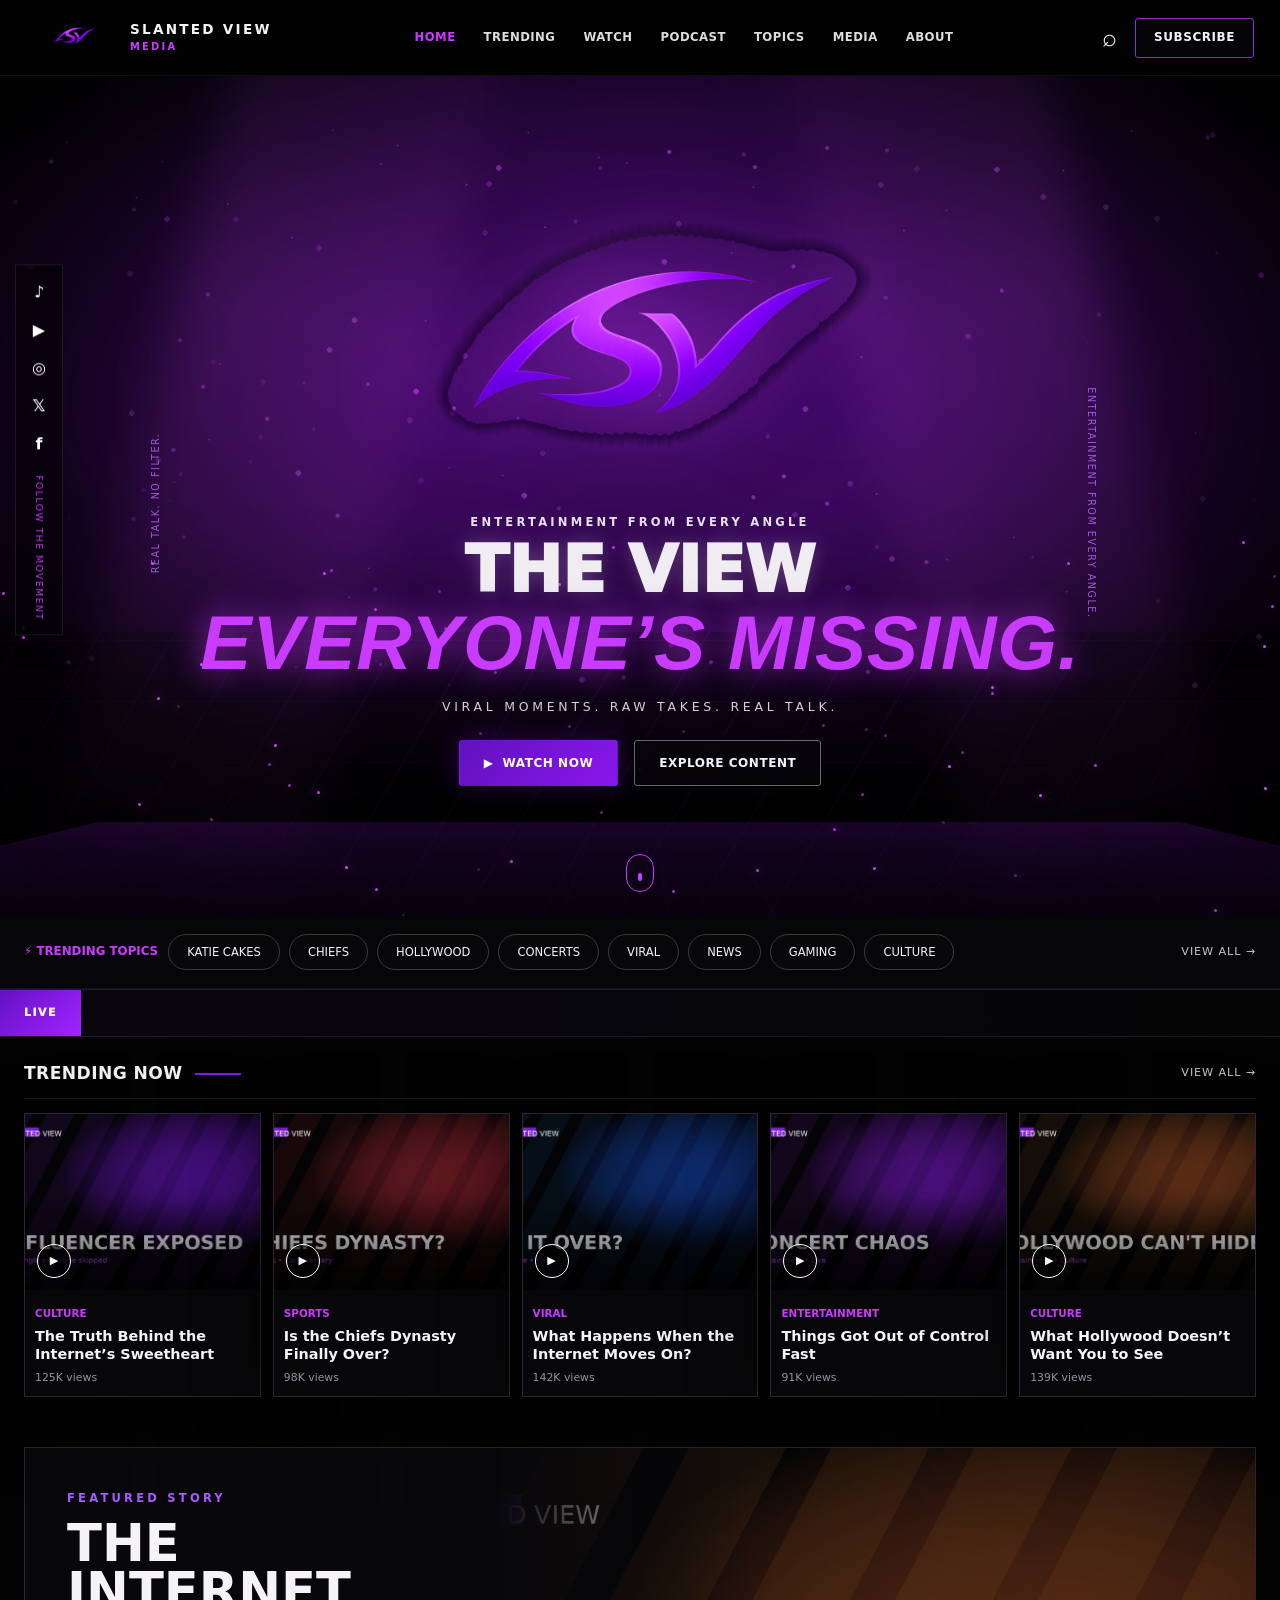
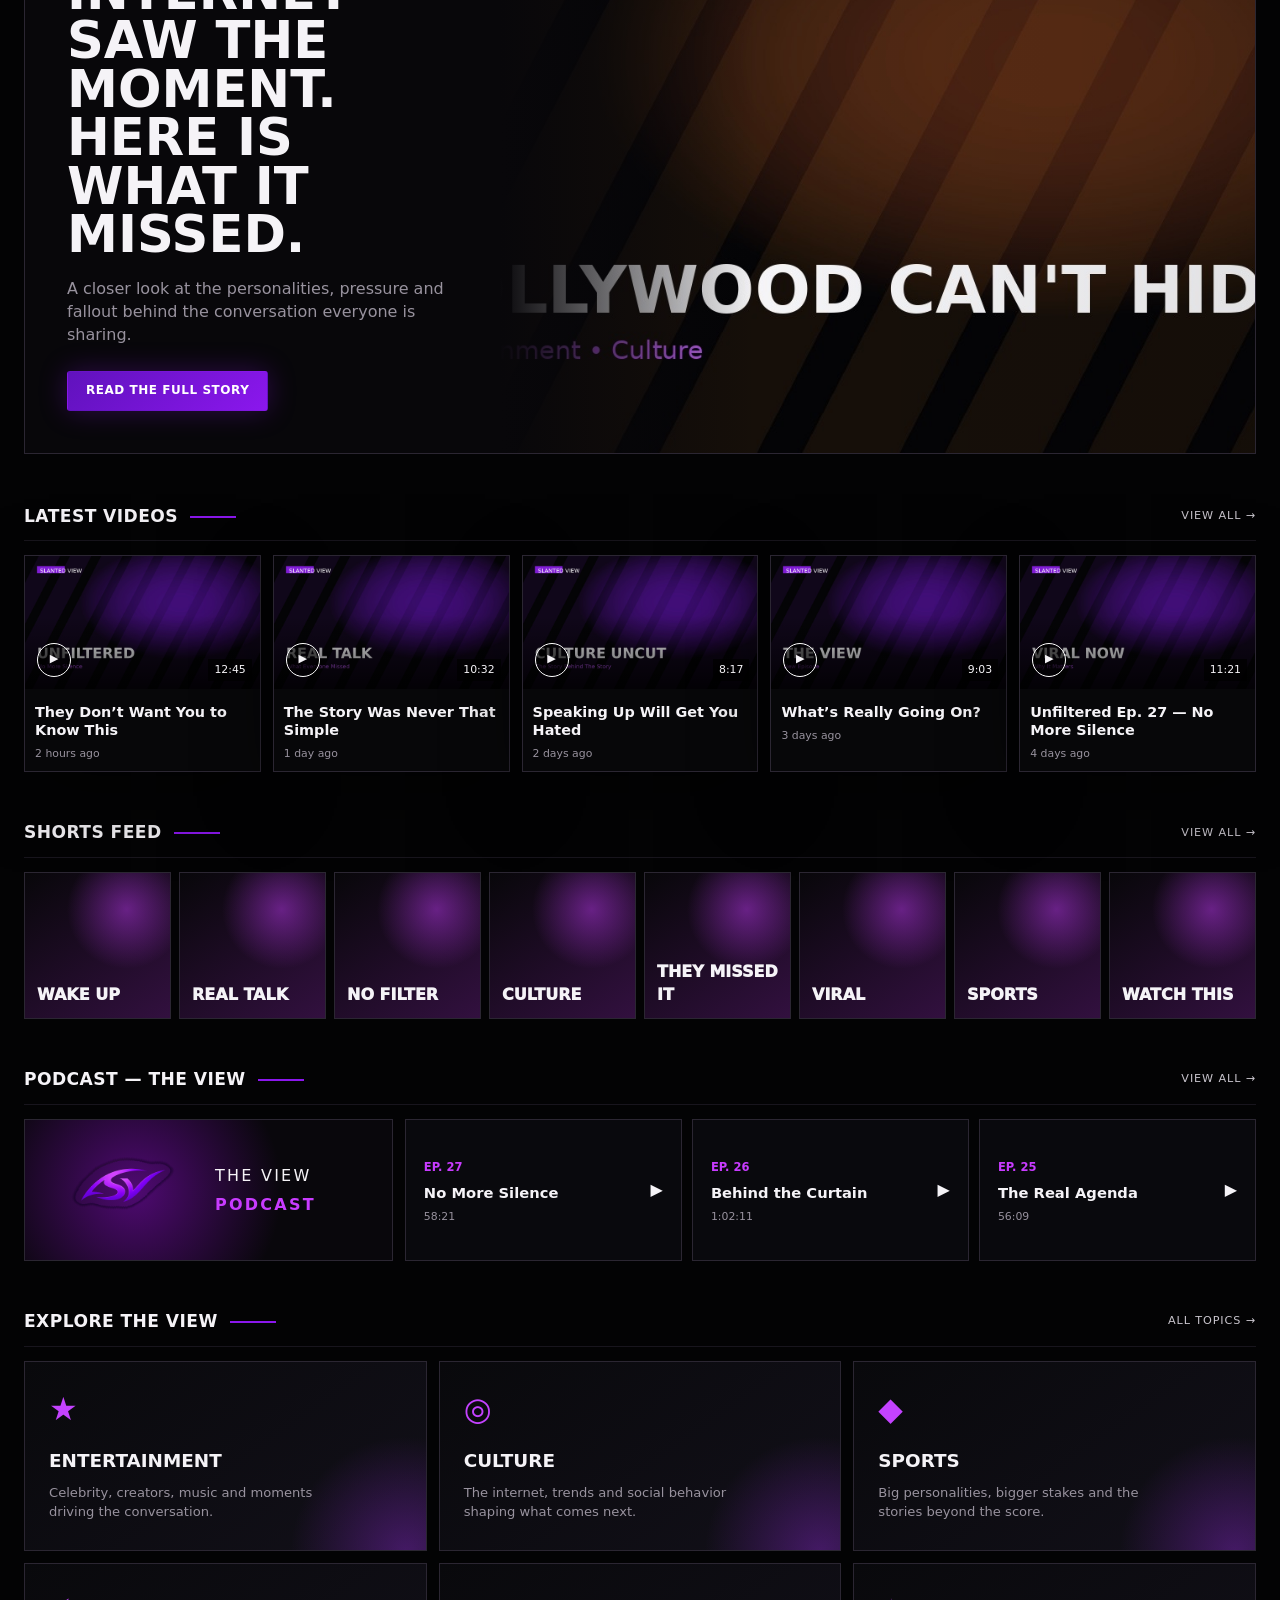
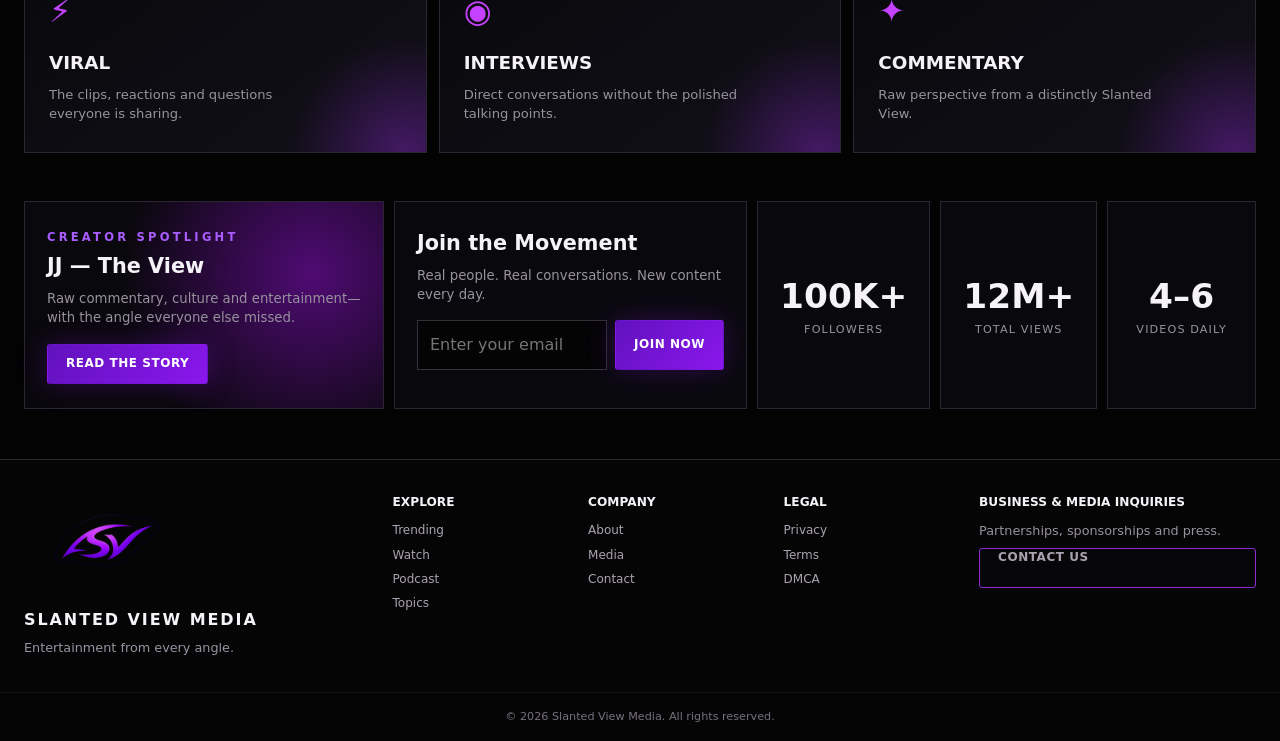
==== index.html @ d38e7052 "Add files via upload" ====
<!doctype html>
<html lang="en">
<head>
  <meta charset="utf-8">
  <meta name="viewport" content="width=device-width,initial-scale=1">
  <meta name="theme-color" content="#050507">
  <meta name="description" content="Slanted View Media — the view everyone’s missing. Entertainment from every angle.">
  <meta property="og:title" content="Slanted View Media">
  <meta property="og:description" content="The view everyone’s missing. Entertainment from every angle.">
  <meta property="og:type" content="website">
  <meta property="og:url" content="https://slantedview.com/">
  <meta property="og:image" content="https://slantedview.com/sv-eye.png">
  <title>Slanted View Media</title>
  <link rel="manifest" href="manifest.webmanifest">
  <link rel="icon" href="sv-eye.png">
  <link rel="stylesheet" href="reset.css">
  <link rel="stylesheet" href="theme.css">
  <link rel="stylesheet" href="components.css">
  <link rel="stylesheet" href="home.css">
  <link rel="stylesheet" href="responsive.css">
  <link rel="stylesheet" href="packet3.css">
</head>
<body>
  <div class="site-loader" data-loader aria-hidden="true">
    <img src="sv-eye.png" alt="">
    <span>Slanted View</span>
  </div>
  <a class="skip-link" href="#main">Skip to content</a>

  <header class="site-header" data-header>
    <a class="brand-lockup" href="/" aria-label="Slanted View home">
      <img src="sv-eye.png" alt="" class="brand-eye">
      <span class="brand-wordmark"><strong>SLANTED VIEW</strong><small>MEDIA</small></span>
    </a>

    <button class="menu-button" aria-label="Open navigation" aria-expanded="false" data-menu-button>
      <span></span><span></span><span></span>
    </button>

    <nav class="main-nav" aria-label="Primary navigation" data-nav>
      <a class="active" href="/">Home</a>
      <a href="#trending">Trending</a>
      <a href="#watch">Watch</a>
      <a href="#podcast">Podcast</a>
      <a href="#topics">Topics</a>
      <a href="#media">Media</a>
      <a href="#about">About</a>
    </nav>

    <div class="header-actions">
      <button class="icon-button" aria-label="Search" data-search-open>⌕</button>
      <a class="button button-outline button-small" href="#join">Subscribe</a>
    </div>
  </header>

  <aside class="social-rail" aria-label="Social platforms"><a href="#" aria-label="TikTok">♪</a><a href="#" aria-label="YouTube">▶</a><a href="#" aria-label="Instagram">◎</a><a href="#" aria-label="X">𝕏</a><a href="#" aria-label="Facebook">f</a><span>Follow the movement</span></aside>

  <main id="main">
    <section class="hero" aria-labelledby="hero-title">
      <div class="hero-cinematic-bg" aria-hidden="true"></div>
      <div class="hero-vignette" aria-hidden="true"></div>
      <div class="hero-beam hero-beam-left" aria-hidden="true"></div>
      <div class="hero-beam hero-beam-right" aria-hidden="true"></div>
      <div class="hero-particles" data-particles aria-hidden="true"></div>

      <div class="hero-inner">
        <img class="hero-eye" src="sv-eye.png" alt="Slanted View eye logo">
        <p class="eyebrow hero-eyebrow">Entertainment From Every Angle</p>
        <h1 id="hero-title">
          <span>The View</span>
          <strong>Everyone’s Missing.</strong>
        </h1>
        <p class="hero-description">Viral moments. Raw takes. Real talk.</p>
        <div class="hero-actions">
          <a class="button button-primary" href="#watch"><span>▶</span> Watch Now</a>
          <a class="button button-glass" href="#trending">Explore Content</a>
        </div>
      </div>

      <div class="hero-reflection" aria-hidden="true"></div>
      <div class="hero-edge-copy hero-edge-left">Real talk. No filter.</div>
      <div class="hero-edge-copy hero-edge-right">Entertainment from every angle.</div>
      <a class="scroll-cue" href="#topics" aria-label="Scroll to trending topics"><span></span></a>
    </section>

    <section id="topics" class="topic-strip" aria-label="Trending topics">
      <div class="section-shell topic-strip-inner">
        <strong class="topic-heading">⚡ Trending Topics</strong>
        <div class="topic-list" data-topic-list></div>
        <a href="#trending" class="view-all">View all →</a>
      </div>
    </section>

    <section class="live-ticker" aria-label="Live trending updates">
      <div class="ticker-label">Live</div>
      <div class="ticker-window">
        <div class="ticker-track" data-ticker-track></div>
      </div>
    </section>

    <section id="trending" class="media-section section-shell reveal">
      <div class="section-title-row">
        <h2>Trending Now</h2>
        <a href="#" class="view-all">View all →</a>
      </div>
      <div class="media-carousel" data-carousel="trending"></div>
    </section>

    <section class="featured-story section-shell reveal" data-featured-story>
      <div class="featured-copy">
        <span class="eyebrow" data-featured-kicker></span>
        <h2 data-featured-title></h2>
        <p data-featured-summary></p>
        <a class="button button-primary button-small" href="#" data-featured-cta></a>
      </div>
      <div class="featured-art">
        <img data-featured-image alt="">
        <span class="featured-shade"></span>
      </div>
    </section>

    <section id="watch" class="media-section section-shell reveal">
      <div class="section-title-row">
        <h2>Latest Videos</h2>
        <a href="#" class="view-all">View all →</a>
      </div>
      <div class="video-grid" data-grid="latest"></div>
    </section>

    <section class="media-section section-shell reveal">
      <div class="section-title-row">
        <h2>Shorts Feed</h2>
        <a href="#" class="view-all">View all →</a>
      </div>
      <div class="shorts-row" data-grid="shorts"></div>
    </section>

    <section id="podcast" class="media-section section-shell reveal">
      <div class="section-title-row">
        <h2>Podcast — The View</h2>
        <a href="#" class="view-all">View all →</a>
      </div>
      <div class="podcast-layout">
        <article class="podcast-feature">
          <img src="sv-eye.png" alt="">
          <div>
            <span>The View</span>
            <strong>Podcast</strong>
          </div>
        </article>
        <div class="podcast-list" data-grid="podcasts"></div>
      </div>
    </section>

    <section class="media-section section-shell reveal">
      <div class="section-title-row">
        <h2>Explore the View</h2>
        <a href="#topics" class="view-all">All topics →</a>
      </div>
      <div class="category-grid" data-category-grid></div>
    </section>

    <section id="about" class="growth-section section-shell reveal">
      <article class="creator-panel">
        <span class="eyebrow">Creator Spotlight</span>
        <h2>JJ — The View</h2>
        <p>Raw commentary, culture and entertainment—with the angle everyone else missed.</p>
        <a class="button button-primary button-small" href="#media">Read the Story</a>
      </article>

      <article id="join" class="join-panel">
        <h2>Join the Movement</h2>
        <p>Real people. Real conversations. New content every day.</p>
        <form class="join-form" data-join-form>
          <label class="sr-only" for="join-email">Email address</label>
          <input id="join-email" name="email" type="email" placeholder="Enter your email" required>
          <button class="button button-primary button-small" type="submit">Join Now</button>
        </form>
        <p class="form-status" role="status" data-form-status></p>
      </article>

      <div class="metric-panel"><strong>100K+</strong><span>Followers</span></div>
      <div class="metric-panel"><strong>12M+</strong><span>Total Views</span></div>
      <div class="metric-panel"><strong>4–6</strong><span>Videos Daily</span></div>
    </section>
  </main>

  <footer id="media" class="site-footer">
    <div class="section-shell footer-grid">
      <div class="footer-brand">
        <img src="sv-eye.png" alt="">
        <strong>SLANTED VIEW MEDIA</strong>
        <p>Entertainment from every angle.</p>
      </div>
      <div><h3>Explore</h3><a href="#trending">Trending</a><a href="#watch">Watch</a><a href="#podcast">Podcast</a><a href="#topics">Topics</a></div>
      <div><h3>Company</h3><a href="#about">About</a><a href="#media">Media</a><a href="mailto:business@slantedview.com">Contact</a></div>
      <div><h3>Legal</h3><a href="#">Privacy</a><a href="#">Terms</a><a href="#">DMCA</a></div>
      <div class="footer-cta"><h3>Business & Media Inquiries</h3><p>Partnerships, sponsorships and press.</p><a class="button button-outline button-small" href="mailto:business@slantedview.com">Contact Us</a></div>
    </div>
    <div class="copyright">© 2026 Slanted View Media. All rights reserved.</div>
  </footer>

  <dialog class="video-dialog" data-video-dialog>
    <button class="video-dialog-close" aria-label="Close video" data-video-close>×</button>
    <div class="video-stage">
      <div class="video-placeholder">
        <img src="sv-eye.png" alt="">
        <span>Video preview</span>
        <strong data-video-title>Slanted View</strong>
      </div>
    </div>
  </dialog>

  <dialog class="search-dialog" data-search-dialog>
    <form method="dialog" class="search-box">
      <button class="dialog-close" aria-label="Close search">×</button>
      <label for="site-search">Search Slanted View</label>
      <input id="site-search" type="search" placeholder="Search topics, videos and stories…" autofocus>
      <div class="search-results" data-search-results></div>
    </form>
  </dialog>

  <script src="content.js" defer></script>
  <script src="carousel.js" defer></script>
  <script src="hero.js" defer></script>
  <script src="packet3.js" defer></script>
  <script src="app.js" defer></script>
</body>
</html>
---- theme.css ----
:root{
 --black:#030304;--black-2:#08080b;--panel:#0c0c10;--panel-2:#121018;
 --white:#f5f3f7;--silver:#c8c4cc;--muted:#98929e;--line:#2b2632;
 --purple:#8b17ed;--purple-bright:#c83bff;--purple-soft:#a95cff;
 --max-width:1540px;--header-height:76px;--shadow:0 24px 70px rgba(0,0,0,.48)
}
body{background:var(--black);color:var(--white);font-family:Inter,ui-sans-serif,system-ui,-apple-system,BlinkMacSystemFont,"Segoe UI",sans-serif;line-height:1.45}
body::selection{background:var(--purple);color:#fff}.section-shell{width:min(100% - 48px,var(--max-width));margin-inline:auto}
.eyebrow{text-transform:uppercase;letter-spacing:.28em;font-size:.72rem;font-weight:800;color:var(--purple-soft)}
.view-all{text-transform:uppercase;letter-spacing:.08em;font-size:.7rem;color:var(--silver)}
.view-all:hover{color:var(--purple-bright)}
---- components.css ----
.site-header{height:var(--header-height);position:sticky;top:0;z-index:100;display:flex;align-items:center;gap:28px;padding:0 26px;border-bottom:1px solid rgba(255,255,255,.06);background:rgba(3,3,4,.84);backdrop-filter:blur(18px)}
.brand-lockup{display:flex;align-items:center;gap:10px;min-width:244px}.brand-eye{width:94px;height:48px;object-fit:contain}.brand-wordmark{display:flex;flex-direction:column;line-height:1;letter-spacing:.14em}.brand-wordmark strong{font-size:.85rem}.brand-wordmark small{color:var(--purple-bright);font-size:.62rem;font-weight:900;margin-top:6px}
.main-nav{margin:auto;display:flex;align-items:center;gap:28px}.main-nav a{text-transform:uppercase;font-size:.73rem;font-weight:850;letter-spacing:.04em;color:#ddd}.main-nav a:hover,.main-nav .active{color:var(--purple-bright)}
.header-actions{display:flex;align-items:center;gap:12px}.icon-button{border:0;background:transparent;color:white;font-size:1.55rem;cursor:pointer}.menu-button{display:none;border:0;background:transparent;width:38px;padding:6px;cursor:pointer}.menu-button span{height:2px;background:white;display:block;margin:6px 0}
.button{display:inline-flex;align-items:center;justify-content:center;gap:9px;min-height:46px;padding:0 24px;border:1px solid transparent;border-radius:3px;text-transform:uppercase;font-weight:900;font-size:.75rem;letter-spacing:.045em;transition:.22s ease;cursor:pointer}.button:hover{transform:translateY(-2px)}
.button-primary{color:white;background:linear-gradient(135deg,#6012bd,var(--purple));box-shadow:0 0 28px rgba(139,23,237,.28)}
.button-outline{border-color:#8b2bd4;background:rgba(9,7,12,.45)}.button-glass{border-color:#6c6570;background:rgba(9,8,12,.58);backdrop-filter:blur(10px)}.button-small{min-height:40px;padding:0 18px}
.section-title-row{display:flex;justify-content:space-between;align-items:center;padding-bottom:12px;margin-bottom:14px;border-bottom:1px solid #18151d}.section-title-row h2{text-transform:uppercase;font-size:1.07rem;letter-spacing:.025em}.section-title-row h2::after{content:"";display:inline-block;width:46px;height:2px;background:var(--purple);vertical-align:middle;margin-left:12px}
.media-section{padding-block:24px}.media-carousel,.video-grid{display:grid;grid-template-columns:repeat(5,minmax(0,1fr));gap:12px}.content-card{border:1px solid var(--line);background:#070709;overflow:hidden;box-shadow:var(--shadow);min-width:0;transition:.22s ease}.content-card:hover{transform:translateY(-5px);border-color:#63318a}.card-image{position:relative;aspect-ratio:16/9;overflow:hidden;background:#141018}.media-carousel .card-image{aspect-ratio:4/3}.card-image img{width:100%;height:100%;object-fit:cover;transition:.35s ease}.content-card:hover img{transform:scale(1.035)}.card-image::after{content:"";position:absolute;inset:0;background:linear-gradient(transparent 45%,rgba(0,0,0,.78))}
.play-badge{position:absolute;z-index:2;left:12px;bottom:12px;width:34px;height:34px;border:1px solid white;border-radius:50%;display:grid;place-items:center;background:rgba(0,0,0,.54);font-size:.7rem}.duration{position:absolute;z-index:2;right:8px;bottom:8px;background:rgba(0,0,0,.78);padding:3px 6px;font-size:.68rem}.card-body{padding:10px}.card-kicker{font-size:.65rem;text-transform:uppercase;color:var(--purple-bright);font-weight:900}.card-body h3{font-size:.9rem;line-height:1.25;margin-top:4px}.card-meta{font-size:.68rem;color:var(--muted);margin-top:7px}
.shorts-row{display:grid;grid-template-columns:repeat(8,1fr);gap:8px}.short-card{position:relative;aspect-ratio:1/1;border:1px solid var(--line);overflow:hidden;background:linear-gradient(145deg,#08070a,#32103f);padding:12px;display:flex;align-items:flex-end;font-weight:1000;text-transform:uppercase}.short-card::before{content:"";position:absolute;inset:0;background:radial-gradient(circle at 70% 25%,rgba(198,59,255,.45),transparent 40%)}.short-card span{position:relative;z-index:2}.podcast-layout{display:grid;grid-template-columns:1.3fr 3fr;gap:12px}.podcast-feature{min-height:130px;border:1px solid var(--line);display:flex;align-items:center;gap:20px;padding:20px;background:radial-gradient(circle at 30% 50%,#4f0a72,#09070c 55%)}.podcast-feature img{width:150px}.podcast-feature span,.podcast-feature strong{display:block;text-transform:uppercase;letter-spacing:.14em}.podcast-feature strong{color:var(--purple-bright);margin-top:6px}.podcast-list{display:grid;grid-template-columns:repeat(3,1fr);gap:10px}.podcast-card{border:1px solid var(--line);background:#09090d;padding:18px;display:grid;grid-template-columns:1fr auto;gap:10px;align-items:center}.podcast-card .episode{color:var(--purple-bright);font-size:.72rem;font-weight:900}.podcast-card h3{font-size:.92rem;margin-top:5px}.podcast-card .length{font-size:.68rem;color:var(--muted)}
.site-footer{border-top:1px solid var(--line);margin-top:26px;background:#050506}.footer-grid{display:grid;grid-template-columns:1.45fr repeat(3,.7fr) 1.2fr;gap:34px;padding-block:34px}.footer-brand img{width:160px}.footer-brand strong{display:block;letter-spacing:.12em;margin-top:8px}.footer-brand p,.footer-cta p{color:var(--muted);font-size:.8rem;margin-top:8px}.site-footer h3{text-transform:uppercase;font-size:.76rem;margin-bottom:11px}.site-footer a{display:block;color:#aaa3af;font-size:.75rem;margin:7px 0}.site-footer a:hover{color:white}.copyright{text-align:center;border-top:1px solid #151218;padding:16px;color:#77717d;font-size:.7rem}
.search-dialog{border:1px solid #4b315c;background:#09090c;color:white;width:min(760px,92vw);padding:0;box-shadow:0 40px 100px #000}.search-dialog::backdrop{background:rgba(0,0,0,.78);backdrop-filter:blur(5px)}.search-box{padding:26px;position:relative}.dialog-close{position:absolute;right:16px;top:10px;border:0;background:none;color:white;font-size:2rem}.search-box label{display:block;text-transform:uppercase;font-weight:900;letter-spacing:.1em;margin-bottom:12px}.search-box input{width:100%;background:#030304;border:1px solid #3e3546;color:white;padding:16px}.search-results{margin-top:14px;color:#aaa;font-size:.85rem}
.site-header.scrolled{background:rgba(2,2,3,.95);box-shadow:0 12px 35px rgba(0,0,0,.4)}
.social-rail{position:fixed;left:15px;top:50%;z-index:60;transform:translateY(-50%);display:flex;flex-direction:column;align-items:center;gap:12px;padding:14px 10px;border:1px solid rgba(255,255,255,.09);background:rgba(3,3,4,.55);backdrop-filter:blur(12px)}
.social-rail a{width:26px;height:26px;display:grid;place-items:center;color:white;font-weight:900}.social-rail a:hover{color:var(--purple-bright)}
.social-rail span{margin-top:6px;writing-mode:vertical-rl;text-transform:uppercase;letter-spacing:.16em;color:var(--purple-bright);font-size:.58rem}
.reveal{opacity:0;transform:translateY(28px);transition:opacity .75s ease,transform .75s ease}.reveal.visible{opacity:1;transform:none}
---- home.css ----
.hero{position:relative;min-height:760px;overflow:hidden;display:grid;place-items:center;text-align:center;background:radial-gradient(circle at 50% 35%,rgba(108,0,180,.25),transparent 31%),linear-gradient(#030304,#07050a 55%,#020203)}
.hero-noise{position:absolute;inset:0;opacity:.18;background-image:url("data:image/svg+xml,%3Csvg viewBox='0 0 160 160' xmlns='http://www.w3.org/2000/svg'%3E%3Cfilter id='n'%3E%3CfeTurbulence type='fractalNoise' baseFrequency='.9' numOctaves='3' stitchTiles='stitch'/%3E%3C/filter%3E%3Crect width='100%25' height='100%25' filter='url(%23n)' opacity='.18'/%3E%3C/svg%3E")}
.hero-glow{position:absolute;width:430px;height:430px;border-radius:50%;background:#7e0bd4;filter:blur(110px);opacity:.24}.hero-glow-left{left:7%;top:23%}.hero-glow-right{right:6%;top:24%}
.hero-stage-lines{position:absolute;inset:0;background:linear-gradient(90deg,transparent 0 15%,rgba(154,40,255,.08) 15.2%,transparent 15.5% 84.5%,rgba(154,40,255,.08) 84.8%,transparent 85%),linear-gradient(transparent 0 70%,rgba(124,20,200,.08) 70.2%,transparent 70.5%)}
.hero-inner{position:relative;z-index:4;padding:40px 20px 80px}.hero-eye{width:min(900px,70vw);height:390px;object-fit:contain;margin:0 auto -55px;filter:drop-shadow(0 0 35px rgba(190,50,255,.66));animation:logo-breathe 5.5s ease-in-out infinite}
.hero h1{text-transform:uppercase;line-height:.88}.hero h1 span{display:block;font-size:clamp(2.6rem,5vw,5.3rem);font-weight:1000;color:#efedf1;text-shadow:0 0 18px rgba(255,255,255,.2)}.hero h1 strong{display:block;margin-top:10px;font-size:clamp(2.5rem,6vw,6.8rem);font-style:italic;font-family:Impact,"Arial Black",sans-serif;letter-spacing:.01em;color:var(--purple-bright);text-shadow:0 0 28px rgba(187,42,255,.55)}
.hero-description{text-transform:uppercase;letter-spacing:.3em;color:#d5d0d8;font-size:.78rem;margin-top:22px}.hero-actions{display:flex;justify-content:center;gap:16px;margin-top:24px}.hero-reflection{position:absolute;left:-12%;right:-12%;bottom:-20%;height:48%;transform:perspective(390px) rotateX(64deg);background:repeating-linear-gradient(90deg,transparent 0 90px,rgba(145,30,255,.08) 91px),linear-gradient(rgba(119,16,190,.2),transparent);filter:blur(1px)}.scroll-cue{position:absolute;z-index:5;bottom:24px;width:28px;height:38px;border:1px solid var(--purple-bright);border-radius:18px;display:grid;place-items:center;color:var(--purple-bright);animation:bob 1.8s infinite}
.topic-strip{border-bottom:1px solid #18141d;background:#060608}.topic-strip-inner{min-height:72px;display:flex;align-items:center;gap:10px}.topic-heading{white-space:nowrap;color:var(--purple-bright);font-size:.74rem;text-transform:uppercase}.topic-list{display:flex;gap:9px;overflow:auto;flex:1}.topic-chip{border:1px solid #403747;border-radius:999px;padding:9px 18px;white-space:nowrap;font-size:.72rem;text-transform:uppercase;background:#08080b}.topic-chip:hover{border-color:var(--purple);background:rgba(139,23,237,.1)}
.growth-section{display:grid;grid-template-columns:1.5fr 1fr repeat(3,.62fr);gap:10px;padding-block:24px}.growth-section>article,.metric-panel{border:1px solid var(--line);min-height:165px;padding:22px;background:#09090d}.creator-panel{background:radial-gradient(circle at 80% 35%,#4f0b73,#09080c 60%)!important}.creator-panel h2,.join-panel h2{font-size:1.3rem;margin:4px 0 8px}.creator-panel p,.join-panel p{color:var(--muted);font-size:.83rem;max-width:38ch;margin-bottom:16px}.join-form{display:flex;gap:8px}.join-form input{min-width:0;flex:1;background:#040405;border:1px solid #352f3a;color:white;padding:12px}.form-status{font-size:.72rem;color:var(--purple-bright);margin-top:8px}.metric-panel{display:flex;flex-direction:column;justify-content:center;align-items:center;text-align:center}.metric-panel strong{font-size:2.15rem}.metric-panel span{text-transform:uppercase;letter-spacing:.1em;color:var(--muted);font-size:.7rem}
@keyframes logo-breathe{50%{transform:scale(1.025);filter:drop-shadow(0 0 50px rgba(202,59,255,.76))}}@keyframes bob{50%{transform:translateY(7px)}}
.hero{min-height:840px;background:#020203}.hero-cinematic-bg{position:absolute;inset:0;background:url('hero-cinematic.jpg') center/cover no-repeat;transform:scale(1.03);animation:hero-drift 18s ease-in-out infinite alternate}.hero-vignette{position:absolute;inset:0;background:radial-gradient(circle at 50% 37%,transparent 0 26%,rgba(0,0,0,.25) 48%,rgba(0,0,0,.82) 100%),linear-gradient(transparent 0 65%,rgba(0,0,0,.6) 100%)}.hero-beam{position:absolute;top:-20%;width:260px;height:120%;filter:blur(26px);opacity:.14;background:linear-gradient(180deg,transparent,#d656ff 40%,transparent);transform:rotate(14deg)}.hero-beam-left{left:12%}.hero-beam-right{right:12%;transform:rotate(-14deg)}.hero-particles{position:absolute;inset:0;overflow:hidden}.hero-particle{position:absolute;width:3px;height:3px;border-radius:50%;background:#d85fff;box-shadow:0 0 12px #cf43ff;animation:float-up linear infinite}.hero-inner{padding:38px 20px 96px}.hero-eye{width:min(980px,72vw);height:430px;margin:0 auto -64px;filter:drop-shadow(0 0 42px rgba(194,56,255,.74));animation:logo-breathe 5.2s ease-in-out infinite}.hero-eyebrow{margin-bottom:12px;color:#e7e1eb}.hero h1 strong{text-shadow:0 0 32px rgba(197,55,255,.72)}.hero-edge-copy{position:absolute;top:50%;z-index:5;text-transform:uppercase;letter-spacing:.16em;font-size:.6rem;color:#b76aff;opacity:.82}.hero-edge-left{left:86px;transform:rotate(-90deg)}.hero-edge-right{right:74px;transform:rotate(90deg)}.scroll-cue{padding-top:7px}.scroll-cue span{width:4px;height:8px;border-radius:4px;background:var(--purple-bright);animation:scroll-dot 1.8s infinite}@keyframes hero-drift{to{transform:scale(1.08) translateY(-8px)}}@keyframes float-up{from{transform:translateY(20px);opacity:0}15%{opacity:1}to{transform:translateY(-860px);opacity:0}}@keyframes scroll-dot{50%{transform:translateY(14px);opacity:.25}}
---- responsive.css ----
@media(max-width:1180px){
 .main-nav{position:fixed;top:var(--header-height);left:0;right:0;display:none;flex-direction:column;align-items:flex-start;padding:24px;background:#070709;border-bottom:1px solid var(--line)}.main-nav.open{display:flex}.menu-button{display:block}.brand-lockup{min-width:0}.header-actions{margin-left:auto}
 .media-carousel,.video-grid{grid-template-columns:repeat(3,1fr)}.shorts-row{grid-template-columns:repeat(4,1fr)}.growth-section{grid-template-columns:repeat(3,1fr)}.creator-panel,.join-panel{grid-column:span 3}.footer-grid{grid-template-columns:1.4fr repeat(2,1fr)}
}
@media(max-width:760px){
 :root{--header-height:68px}.site-header{padding:0 14px;gap:12px}.brand-eye{width:78px}.brand-wordmark{display:none}.header-actions .icon-button{display:none}.section-shell{width:min(100% - 28px,var(--max-width))}
 .hero{min-height:650px}.hero-inner{padding-top:20px}.hero-eye{width:110%;height:285px;margin-bottom:-25px}.hero h1 strong{font-size:3rem}.hero-description{font-size:.62rem;letter-spacing:.18em}.hero-actions{flex-direction:column;align-items:center}.hero-actions .button{width:min(300px,100%)}
 .topic-strip-inner{padding-block:14px;align-items:flex-start;flex-wrap:wrap}.topic-list{order:3;width:100%}.topic-strip .view-all{display:none}
 .media-carousel,.video-grid{display:flex;overflow-x:auto;scroll-snap-type:x mandatory}.content-card{min-width:78vw;scroll-snap-align:start}.shorts-row{display:flex;overflow:auto}.short-card{min-width:145px}.podcast-layout{grid-template-columns:1fr}.podcast-list{grid-template-columns:1fr}
 .growth-section{grid-template-columns:1fr}.creator-panel,.join-panel{grid-column:auto}.join-form{flex-direction:column}.footer-grid{grid-template-columns:1fr 1fr}.footer-brand,.footer-cta{grid-column:1/-1}
}
@media(prefers-reduced-motion:reduce){*{scroll-behavior:auto!important;animation:none!important;transition:none!important}}
@media(max-width:900px){.social-rail,.hero-edge-copy{display:none}}@media(max-width:760px){.hero{min-height:700px}.hero-eye{width:116%;height:320px;margin-bottom:-30px}.hero-cinematic-bg{background-position:center top}.hero h1 strong{font-size:3.1rem}}
---- packet3.css ----
/* Production Packet 3: content engine and interaction layer */
.site-loader{
  position:fixed;inset:0;z-index:9999;display:grid;place-items:center;
  align-content:center;gap:16px;background:#020203;transition:opacity .55s ease,visibility .55s ease
}
.site-loader img{width:min(360px,62vw);filter:drop-shadow(0 0 34px rgba(195,60,255,.78));animation:loader-pulse 1.35s ease-in-out infinite}
.site-loader span{text-transform:uppercase;letter-spacing:.34em;font-size:.7rem;color:#c94cff}
.site-loader.hidden{opacity:0;visibility:hidden}
@keyframes loader-pulse{50%{transform:scale(1.035);opacity:.78}}

.live-ticker{
  display:grid;grid-template-columns:auto 1fr;align-items:center;
  min-height:48px;border-top:1px solid #211827;border-bottom:1px solid #211827;
  background:linear-gradient(90deg,#09060d,#050506)
}
.ticker-label{
  height:100%;display:grid;place-items:center;padding:0 24px;
  background:linear-gradient(135deg,#6412c4,#a122ff);
  text-transform:uppercase;font-weight:950;font-size:.68rem;letter-spacing:.14em
}
.ticker-window{overflow:hidden;white-space:nowrap}
.ticker-track{display:inline-flex;align-items:center;gap:48px;padding-left:100%;animation:ticker-scroll 34s linear infinite}
.ticker-item{font-size:.76rem;color:#d5ceda}
.ticker-item::before{content:"◆";color:#c63dff;margin-right:12px}
@keyframes ticker-scroll{to{transform:translateX(-100%)}}

.featured-story{
  margin-block:26px;display:grid;grid-template-columns:.85fr 1.35fr;
  min-height:390px;border:1px solid var(--line);background:#08070a;overflow:hidden
}
.featured-copy{padding:42px;display:flex;flex-direction:column;justify-content:center}
.featured-copy h2{font-size:clamp(2rem,4vw,4.8rem);line-height:.95;text-transform:uppercase;margin:12px 0 18px}
.featured-copy p{color:var(--muted);font-size:1rem;max-width:48ch;margin-bottom:24px}
.featured-copy .button{align-self:flex-start}
.featured-art{position:relative;min-height:390px}
.featured-art img{width:100%;height:100%;object-fit:cover}
.featured-shade{position:absolute;inset:0;background:linear-gradient(90deg,#08070a 0,transparent 34%,rgba(0,0,0,.08) 100%)}

.category-grid{display:grid;grid-template-columns:repeat(3,1fr);gap:12px}
.category-card{
  position:relative;min-height:190px;padding:24px;border:1px solid var(--line);
  background:linear-gradient(145deg,#09090c,#121019);overflow:hidden;transition:.24s ease
}
.category-card::after{
  content:"";position:absolute;right:-25%;bottom:-65%;width:240px;height:240px;border-radius:50%;
  background:radial-gradient(circle,rgba(169,45,255,.33),transparent 68%)
}
.category-card:hover{transform:translateY(-5px);border-color:#70379a}
.category-icon{font-size:2rem;color:#c442ff}
.category-card h3{text-transform:uppercase;font-size:1.15rem;margin:16px 0 8px}
.category-card p{color:var(--muted);font-size:.82rem;max-width:34ch}

.content-card{cursor:pointer}
.content-card::after{
  content:"";position:absolute;inset:auto 0 0;height:3px;background:linear-gradient(90deg,transparent,#b929ff,transparent);
  transform:scaleX(0);transition:transform .25s ease
}
.content-card:hover::after{transform:scaleX(1)}
.content-card{position:relative}
.content-card.previewing{outline:1px solid #a835ef;box-shadow:0 0 40px rgba(155,35,240,.25)}

.video-dialog{
  width:min(980px,94vw);border:1px solid #57336b;background:#050506;color:white;padding:0;
  box-shadow:0 45px 120px rgba(0,0,0,.84)
}
.video-dialog::backdrop{background:rgba(0,0,0,.87);backdrop-filter:blur(8px)}
.video-dialog-close{position:absolute;right:14px;top:7px;z-index:4;border:0;background:none;color:white;font-size:2.3rem;cursor:pointer}
.video-stage{aspect-ratio:16/9;background:radial-gradient(circle at 50% 35%,#4a0b70,#050506 58%)}
.video-placeholder{width:100%;height:100%;display:grid;place-items:center;align-content:center;gap:14px;text-align:center}
.video-placeholder img{width:min(430px,55%);filter:drop-shadow(0 0 35px rgba(191,52,255,.7))}
.video-placeholder span{text-transform:uppercase;letter-spacing:.2em;color:#be4cff;font-size:.72rem}
.video-placeholder strong{font-size:1.15rem}

.card-image::before{
  content:"Preview";position:absolute;z-index:4;right:10px;top:10px;
  padding:5px 8px;background:rgba(6,5,8,.76);border:1px solid rgba(255,255,255,.16);
  color:#eee;text-transform:uppercase;font-size:.54rem;letter-spacing:.08em;opacity:0;transform:translateY(-6px);transition:.2s ease
}
.content-card:hover .card-image::before{opacity:1;transform:none}

@media(max-width:900px){
  .featured-story{grid-template-columns:1fr}.featured-art{order:-1;min-height:280px}.featured-shade{background:linear-gradient(0deg,#08070a 0,transparent 45%)}
  .category-grid{grid-template-columns:repeat(2,1fr)}
}
@media(max-width:620px){
  .live-ticker{grid-template-columns:auto 1fr}.ticker-label{padding:0 14px}
  .featured-copy{padding:26px 20px}.featured-art{min-height:220px}
  .category-grid{grid-template-columns:1fr}
}
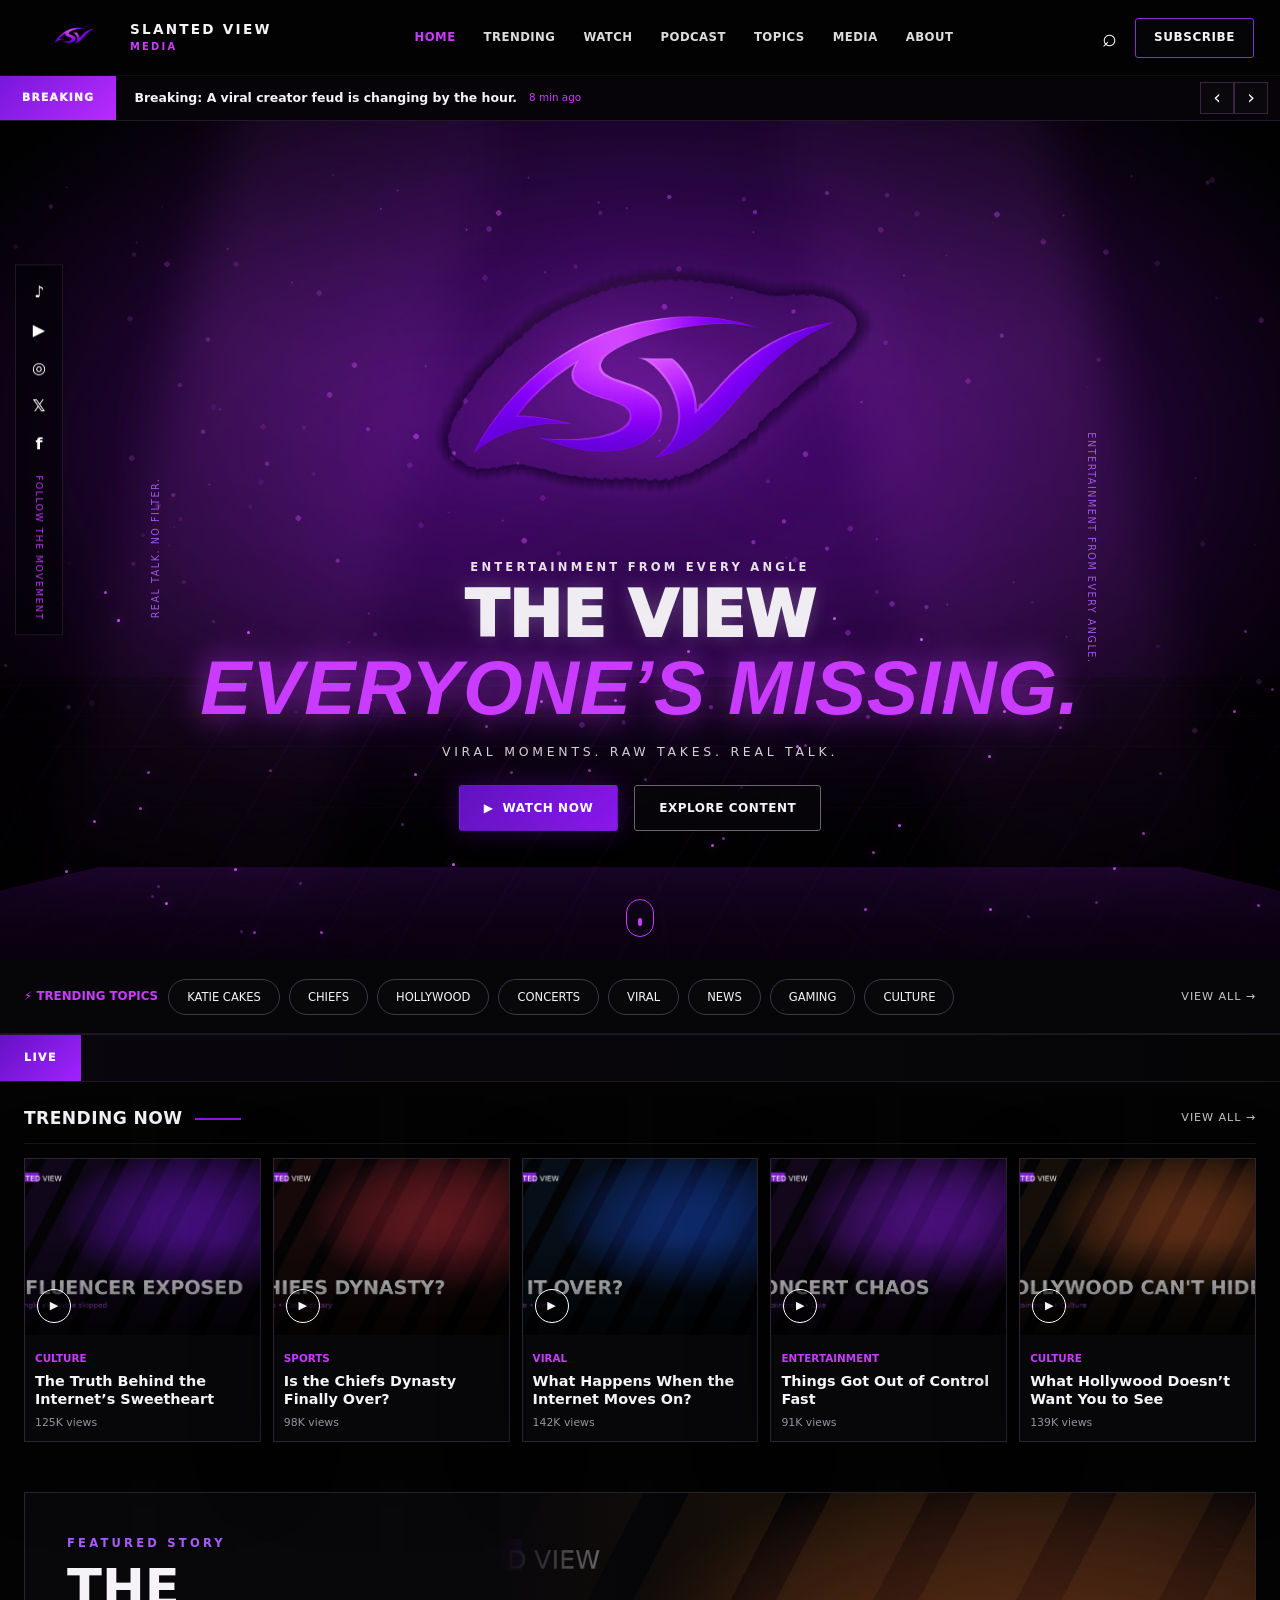
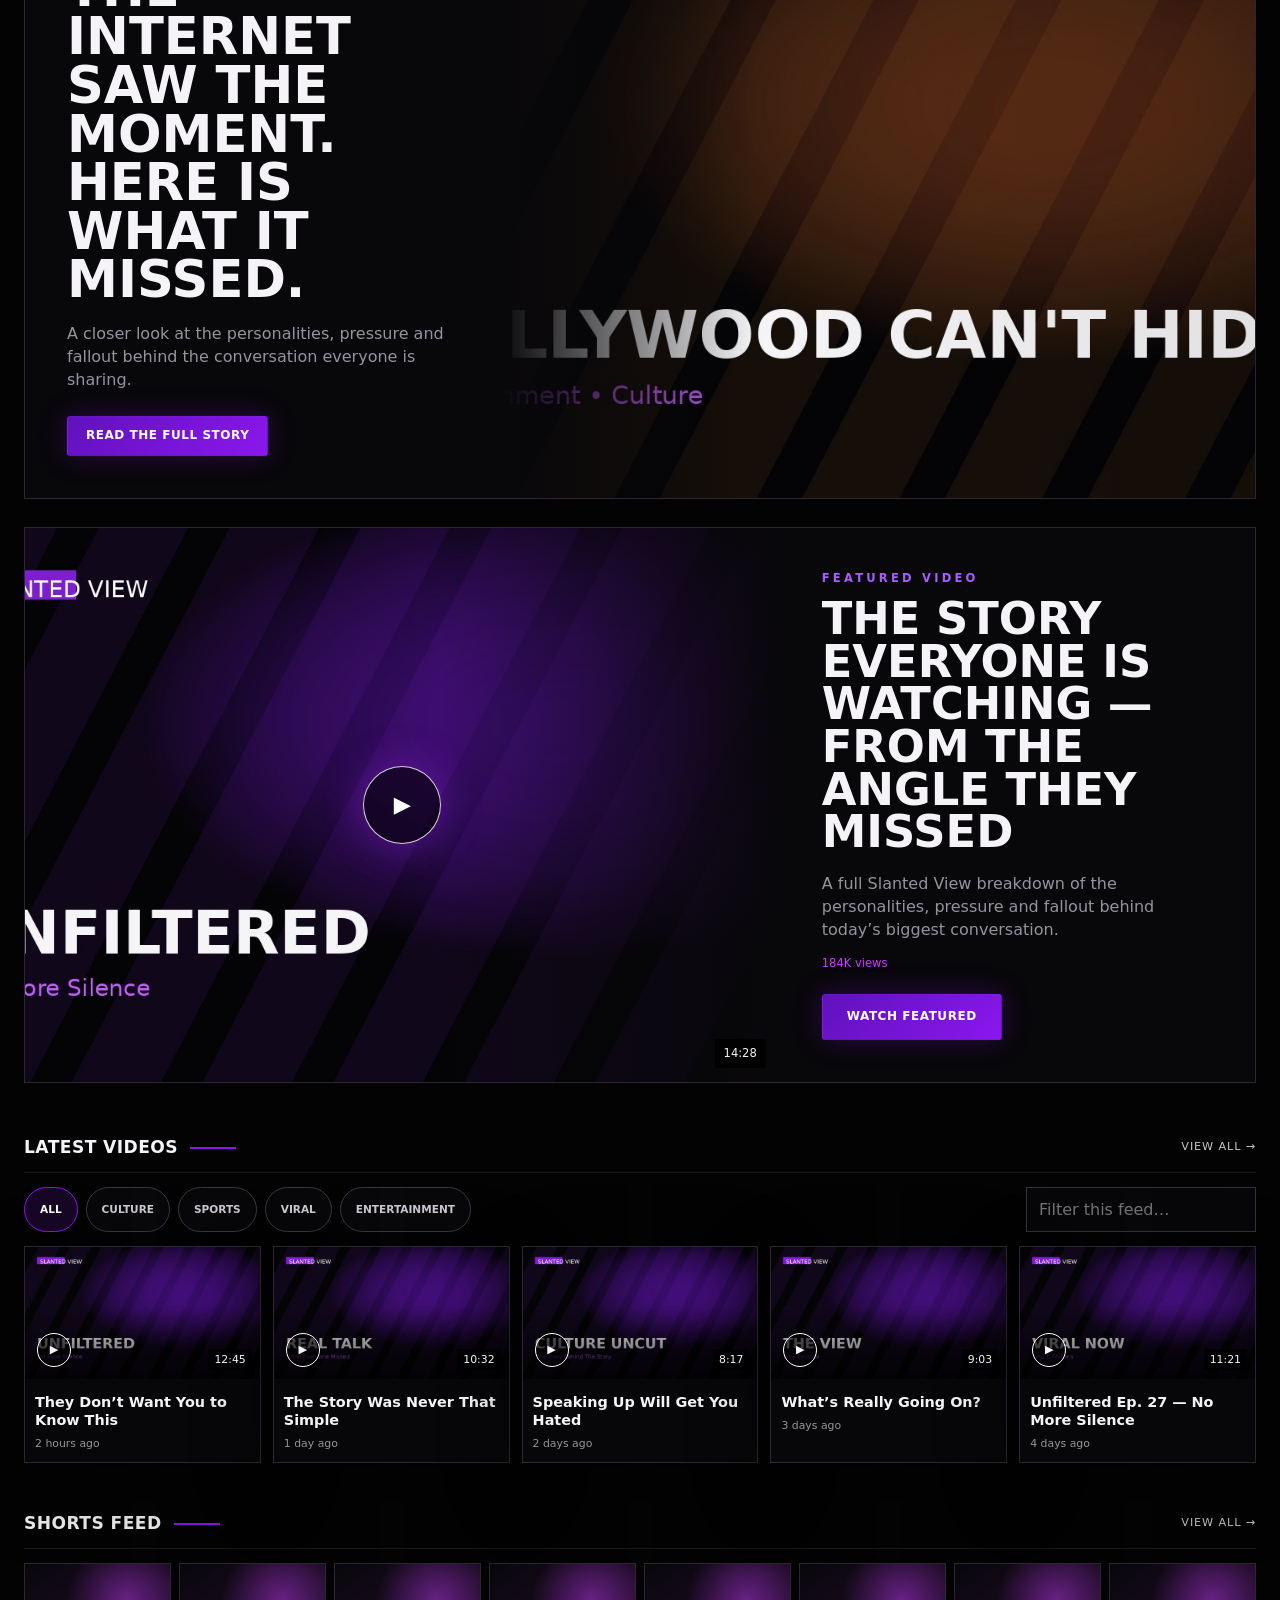
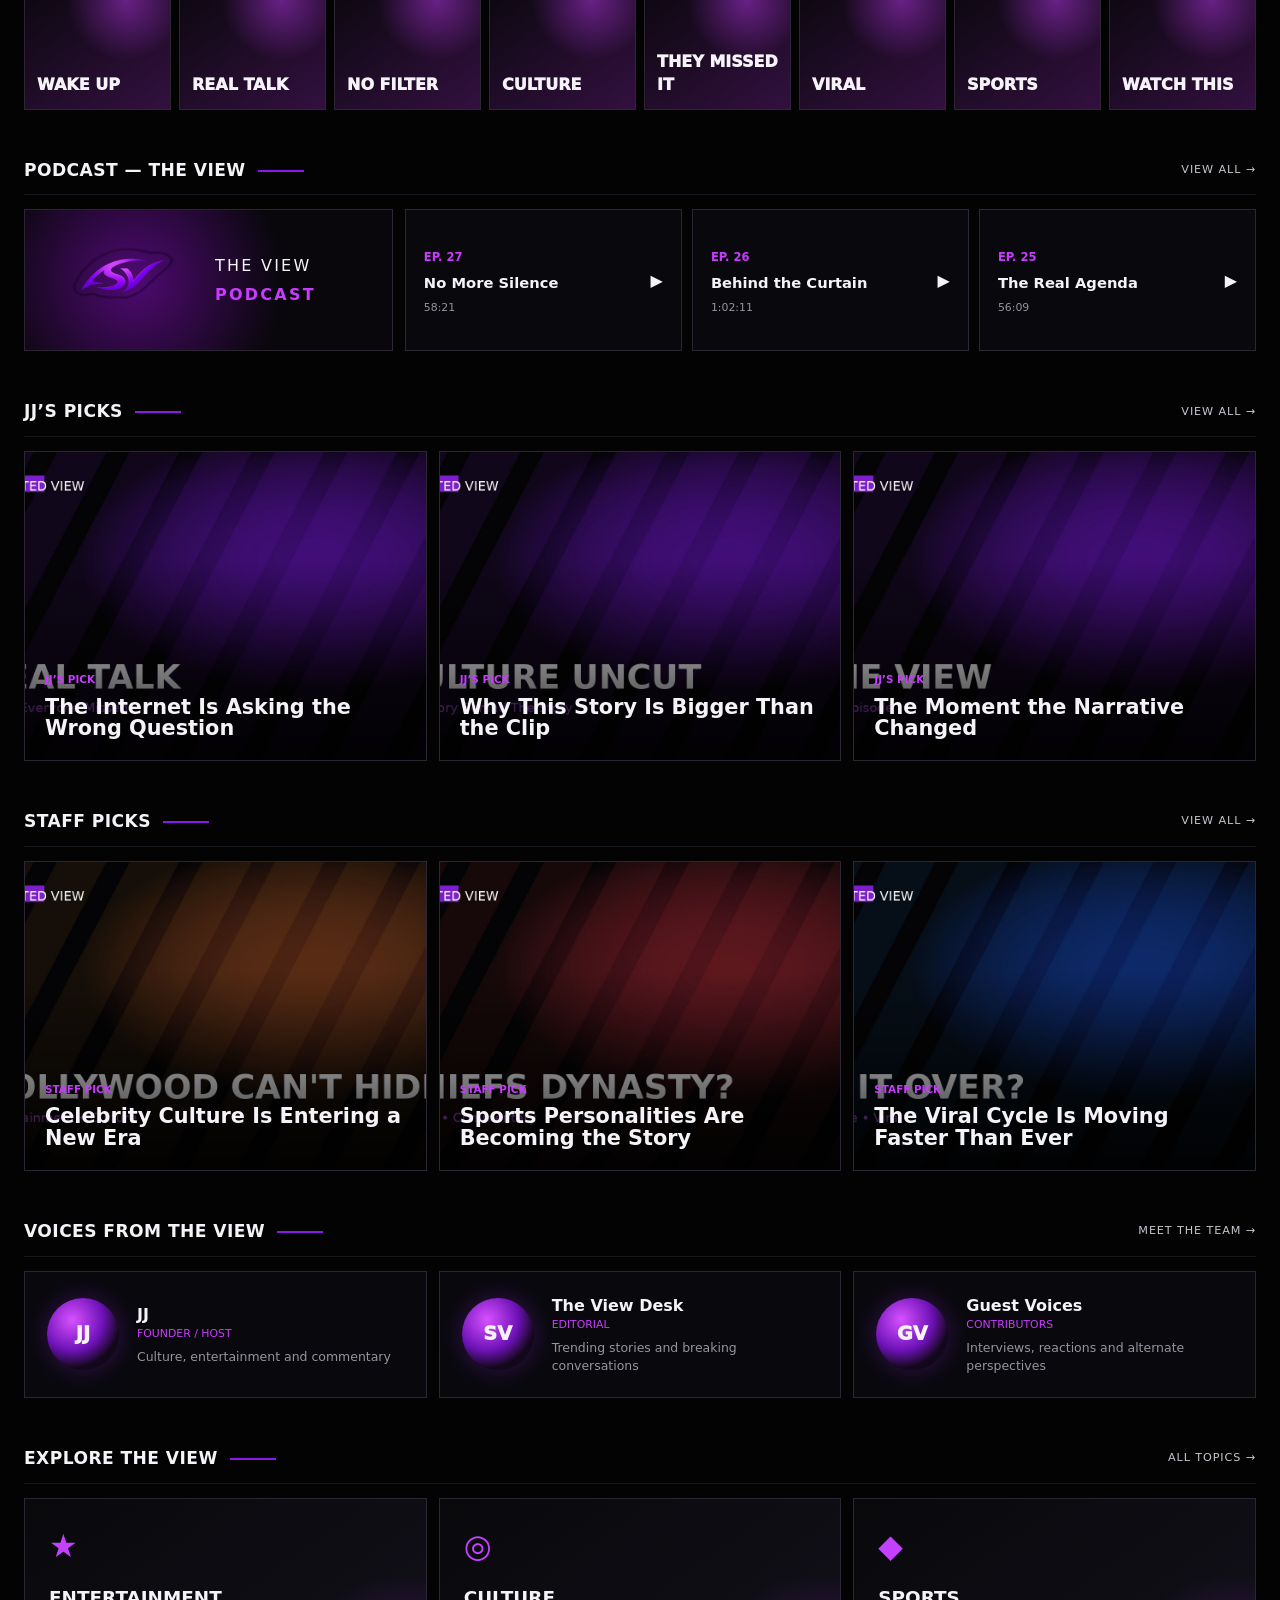
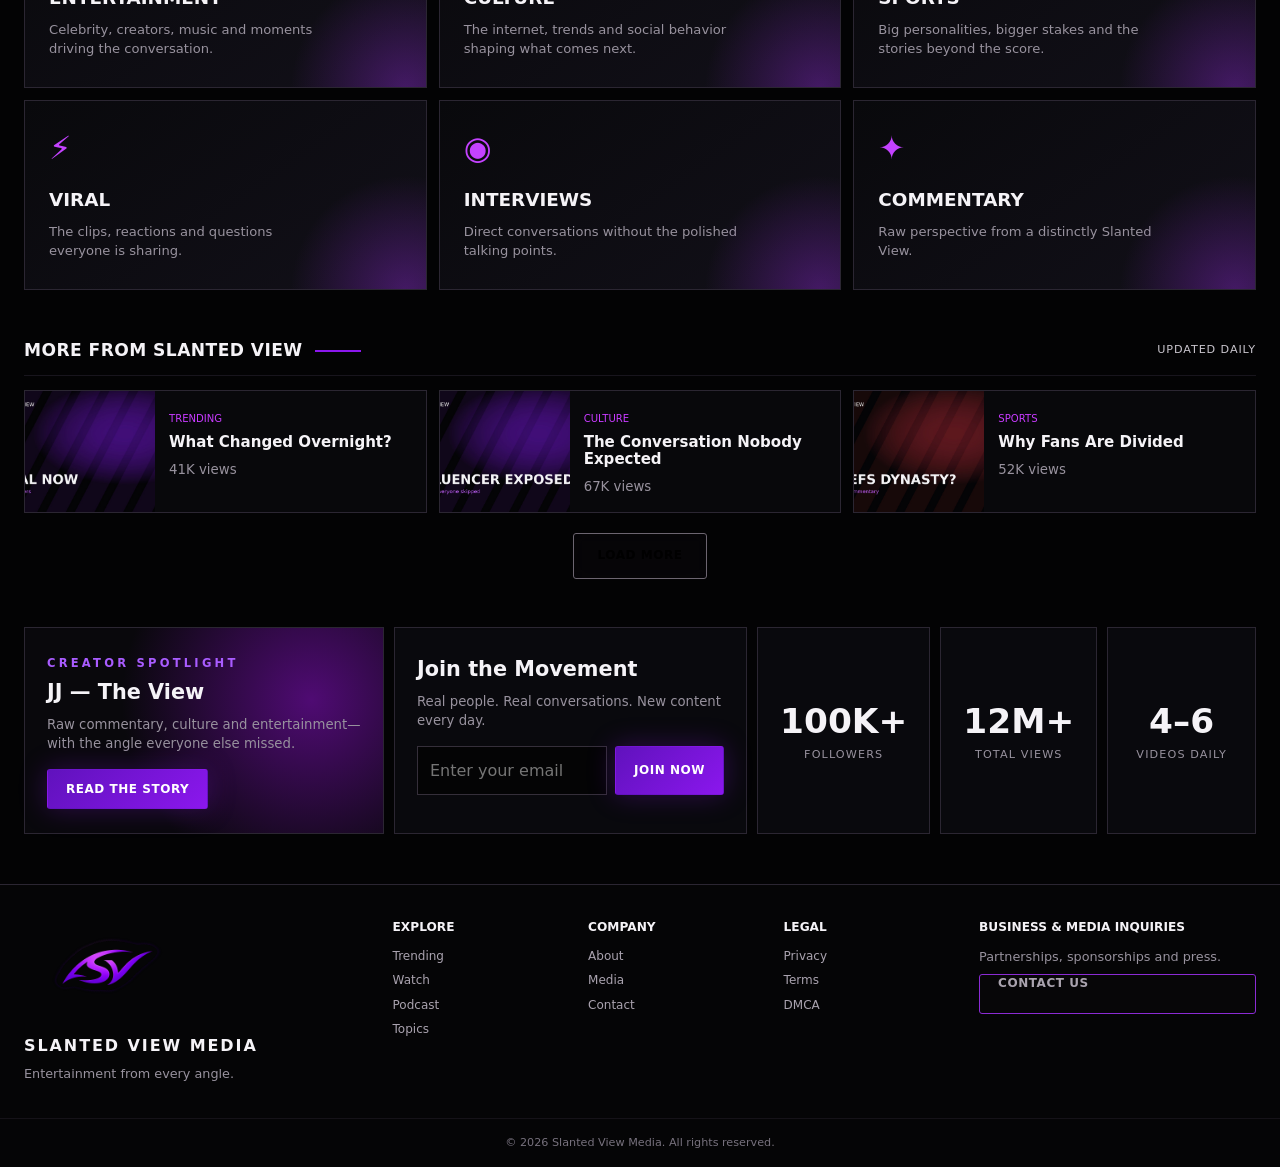
==== commit c00f44fa: "Add files via upload" ====
--- a/index.html
+++ b/index.html
@@ -19,6 +19,7 @@
   <link rel="stylesheet" href="home.css">
   <link rel="stylesheet" href="responsive.css">
   <link rel="stylesheet" href="packet3.css">
+  <link rel="stylesheet" href="packet4.css">
 </head>
 <body>
   <div class="site-loader" data-loader aria-hidden="true">
@@ -52,6 +53,12 @@
       <a class="button button-outline button-small" href="#join">Subscribe</a>
     </div>
   </header>
+
+  <section class="breaking-rail" aria-label="Breaking updates">
+    <div class="breaking-badge">Breaking</div>
+    <div class="breaking-copy"><strong data-breaking-headline>Loading the latest Slanted View update…</strong><span data-breaking-time></span></div>
+    <div class="breaking-controls"><button type="button" aria-label="Previous update" data-breaking-prev>‹</button><button type="button" aria-label="Next update" data-breaking-next>›</button></div>
+  </section>
 
   <aside class="social-rail" aria-label="Social platforms"><a href="#" aria-label="TikTok">♪</a><a href="#" aria-label="YouTube">▶</a><a href="#" aria-label="Instagram">◎</a><a href="#" aria-label="X">𝕏</a><a href="#" aria-label="Facebook">f</a><span>Follow the movement</span></aside>
 
@@ -119,11 +126,14 @@
       </div>
     </section>
 
+    <section class="featured-video section-shell reveal" data-featured-video>
+      <div class="featured-video-art"><img data-featured-video-image alt=""><button class="featured-play" type="button" data-featured-video-play aria-label="Play featured video">▶</button><span class="featured-video-duration" data-featured-video-duration></span></div>
+      <div class="featured-video-copy"><span class="eyebrow" data-featured-video-badge></span><h2 data-featured-video-title></h2><p data-featured-video-summary></p><div class="featured-video-meta" data-featured-video-views></div><button class="button button-primary" type="button" data-featured-video-play>Watch Featured</button></div>
+    </section>
+
     <section id="watch" class="media-section section-shell reveal">
-      <div class="section-title-row">
-        <h2>Latest Videos</h2>
-        <a href="#" class="view-all">View all →</a>
-      </div>
+      <div class="section-title-row"><h2>Latest Videos</h2><a href="#" class="view-all">View all →</a></div>
+      <div class="content-toolbar"><div class="filter-group" data-filter-group><button class="filter-button active" data-filter="all">All</button><button class="filter-button" data-filter="culture">Culture</button><button class="filter-button" data-filter="sports">Sports</button><button class="filter-button" data-filter="viral">Viral</button><button class="filter-button" data-filter="entertainment">Entertainment</button></div><label class="inline-search"><span class="sr-only">Filter videos</span><input type="search" placeholder="Filter this feed…" data-feed-search></label></div>
       <div class="video-grid" data-grid="latest"></div>
     </section>
 
@@ -152,6 +162,10 @@
       </div>
     </section>
 
+    <section class="media-section section-shell reveal"><div class="section-title-row"><h2>JJ’s Picks</h2><a href="#watch" class="view-all">View all →</a></div><div class="editorial-grid" data-jj-picks></div></section>
+    <section class="media-section section-shell reveal"><div class="section-title-row"><h2>Staff Picks</h2><a href="#watch" class="view-all">View all →</a></div><div class="editorial-grid" data-staff-picks></div></section>
+    <section class="media-section section-shell reveal"><div class="section-title-row"><h2>Voices From The View</h2><a href="#about" class="view-all">Meet the team →</a></div><div class="creator-grid" data-creator-grid></div></section>
+
     <section class="media-section section-shell reveal">
       <div class="section-title-row">
         <h2>Explore the View</h2>
@@ -159,6 +173,8 @@
       </div>
       <div class="category-grid" data-category-grid></div>
     </section>
+
+    <section class="media-section section-shell reveal"><div class="section-title-row"><h2>More From Slanted View</h2><span class="view-all">Updated daily</span></div><div class="more-feed" data-more-feed></div><div class="load-more-wrap"><button class="button button-glass" type="button" data-load-more>Load More</button></div></section>
 
     <section id="about" class="growth-section section-shell reveal">
       <article class="creator-panel">
@@ -224,6 +240,7 @@
   <script src="carousel.js" defer></script>
   <script src="hero.js" defer></script>
   <script src="packet3.js" defer></script>
+  <script src="packet4.js" defer></script>
   <script src="app.js" defer></script>
 </body>
 </html>
--- a/packet4.css
+++ b/packet4.css
@@ -0,0 +1,10 @@
+/* Packet 4 */
+.breaking-rail{position:sticky;top:var(--header-height);z-index:90;display:grid;grid-template-columns:auto 1fr auto;align-items:center;min-height:44px;border-bottom:1px solid #25172d;background:rgba(8,5,10,.96);backdrop-filter:blur(14px)}
+.breaking-badge{height:44px;display:grid;place-items:center;padding:0 22px;background:linear-gradient(135deg,#7717dd,#b82bff);text-transform:uppercase;letter-spacing:.12em;font-weight:950;font-size:.67rem}.breaking-copy{display:flex;gap:12px;align-items:center;min-width:0;padding:0 18px}.breaking-copy strong{font-size:.78rem;white-space:nowrap;overflow:hidden;text-overflow:ellipsis}.breaking-copy span{color:var(--purple-bright);font-size:.65rem;white-space:nowrap}.breaking-controls{display:flex;padding-right:12px}.breaking-controls button{width:34px;height:32px;border:1px solid #38253f;background:#0b080d;color:white;font-size:1.2rem;cursor:pointer}
+.featured-video{display:grid;grid-template-columns:1.35fr .85fr;min-height:420px;margin-block:28px;border:1px solid var(--line);background:#08070a;overflow:hidden}.featured-video-art{position:relative;min-height:420px}.featured-video-art img{width:100%;height:100%;object-fit:cover}.featured-video-art::after{content:"";position:absolute;inset:0;background:linear-gradient(90deg,transparent 55%,#08070a 100%)}.featured-play{position:absolute;z-index:4;left:50%;top:50%;transform:translate(-50%,-50%);width:78px;height:78px;border-radius:50%;border:1px solid rgba(255,255,255,.8);background:rgba(0,0,0,.55);color:white;font-size:1.4rem;cursor:pointer;box-shadow:0 0 40px rgba(162,41,255,.4)}.featured-video-duration{position:absolute;z-index:4;right:14px;bottom:14px;background:rgba(0,0,0,.8);padding:6px 9px;font-size:.72rem}.featured-video-copy{padding:42px;display:flex;flex-direction:column;justify-content:center}.featured-video-copy h2{font-size:clamp(2rem,3.5vw,4.4rem);line-height:.95;text-transform:uppercase;margin:12px 0 18px}.featured-video-copy p{color:var(--muted);max-width:44ch;margin-bottom:14px}.featured-video-meta{font-size:.72rem;color:var(--purple-bright);margin-bottom:22px}.featured-video-copy .button{align-self:flex-start}
+.content-toolbar{display:flex;justify-content:space-between;gap:16px;margin-bottom:14px}.filter-group{display:flex;gap:8px;overflow:auto}.filter-button{border:1px solid #3d3542;background:#08080b;color:#cfc9d2;padding:9px 15px;border-radius:999px;text-transform:uppercase;font-size:.66rem;font-weight:850;cursor:pointer;white-space:nowrap}.filter-button.active,.filter-button:hover{border-color:var(--purple);color:white;background:rgba(139,23,237,.14)}.inline-search input{width:230px;background:#070709;border:1px solid #37313c;color:white;padding:10px 12px}
+.editorial-grid{display:grid;grid-template-columns:repeat(3,1fr);gap:12px}.editorial-card{position:relative;min-height:310px;border:1px solid var(--line);overflow:hidden;background:#09090c;cursor:pointer}.editorial-card img{width:100%;height:100%;object-fit:cover;transition:.35s ease}.editorial-card::after{content:"";position:absolute;inset:0;background:linear-gradient(transparent 35%,rgba(0,0,0,.9))}.editorial-card:hover img{transform:scale(1.04)}.editorial-card-copy{position:absolute;z-index:2;left:20px;right:20px;bottom:20px}.editorial-card-copy span{color:var(--purple-bright);text-transform:uppercase;font-size:.65rem;font-weight:900}.editorial-card-copy h3{font-size:1.3rem;line-height:1.05;margin-top:7px}
+.creator-grid{display:grid;grid-template-columns:repeat(3,1fr);gap:12px}.creator-profile{display:grid;grid-template-columns:auto 1fr;gap:18px;align-items:center;padding:22px;border:1px solid var(--line);background:#09090d}.creator-avatar{width:72px;height:72px;border-radius:50%;display:grid;place-items:center;background:radial-gradient(circle at 35% 30%,#d751ff,#6e12b8 45%,#13081b 70%);font-weight:1000;font-size:1.2rem;box-shadow:0 0 25px rgba(160,38,255,.28)}.creator-profile h3{font-size:1rem}.creator-role{color:var(--purple-bright);font-size:.68rem;text-transform:uppercase}.creator-focus{color:var(--muted);font-size:.78rem;margin-top:6px}
+.more-feed{display:grid;grid-template-columns:repeat(3,1fr);gap:12px}.more-card{display:grid;grid-template-columns:130px 1fr;min-height:118px;border:1px solid var(--line);background:#08080b;overflow:hidden}.more-card img{width:100%;height:100%;object-fit:cover}.more-card-copy{padding:14px}.more-card-copy span{color:var(--purple-bright);font-size:.63rem;text-transform:uppercase}.more-card-copy h3{font-size:.94rem;line-height:1.15;margin:6px 0}.more-card-copy small{color:var(--muted)}.load-more-wrap{text-align:center;padding-top:20px}.content-card.filtered-out{display:none}.feed-empty{grid-column:1/-1;padding:32px;text-align:center;color:var(--muted);border:1px dashed #3b3341}
+@media(max-width:980px){.featured-video{grid-template-columns:1fr}.featured-video-art::after{background:linear-gradient(0deg,#08070a 0,transparent 45%)}.editorial-grid,.creator-grid,.more-feed{grid-template-columns:repeat(2,1fr)}}
+@media(max-width:680px){.breaking-copy span{display:none}.breaking-badge{padding:0 13px}.featured-video-art{min-height:250px}.featured-video-copy{padding:26px 20px}.content-toolbar{flex-direction:column}.inline-search input{width:100%}.editorial-grid,.creator-grid,.more-feed{grid-template-columns:1fr}.more-card{grid-template-columns:110px 1fr}}
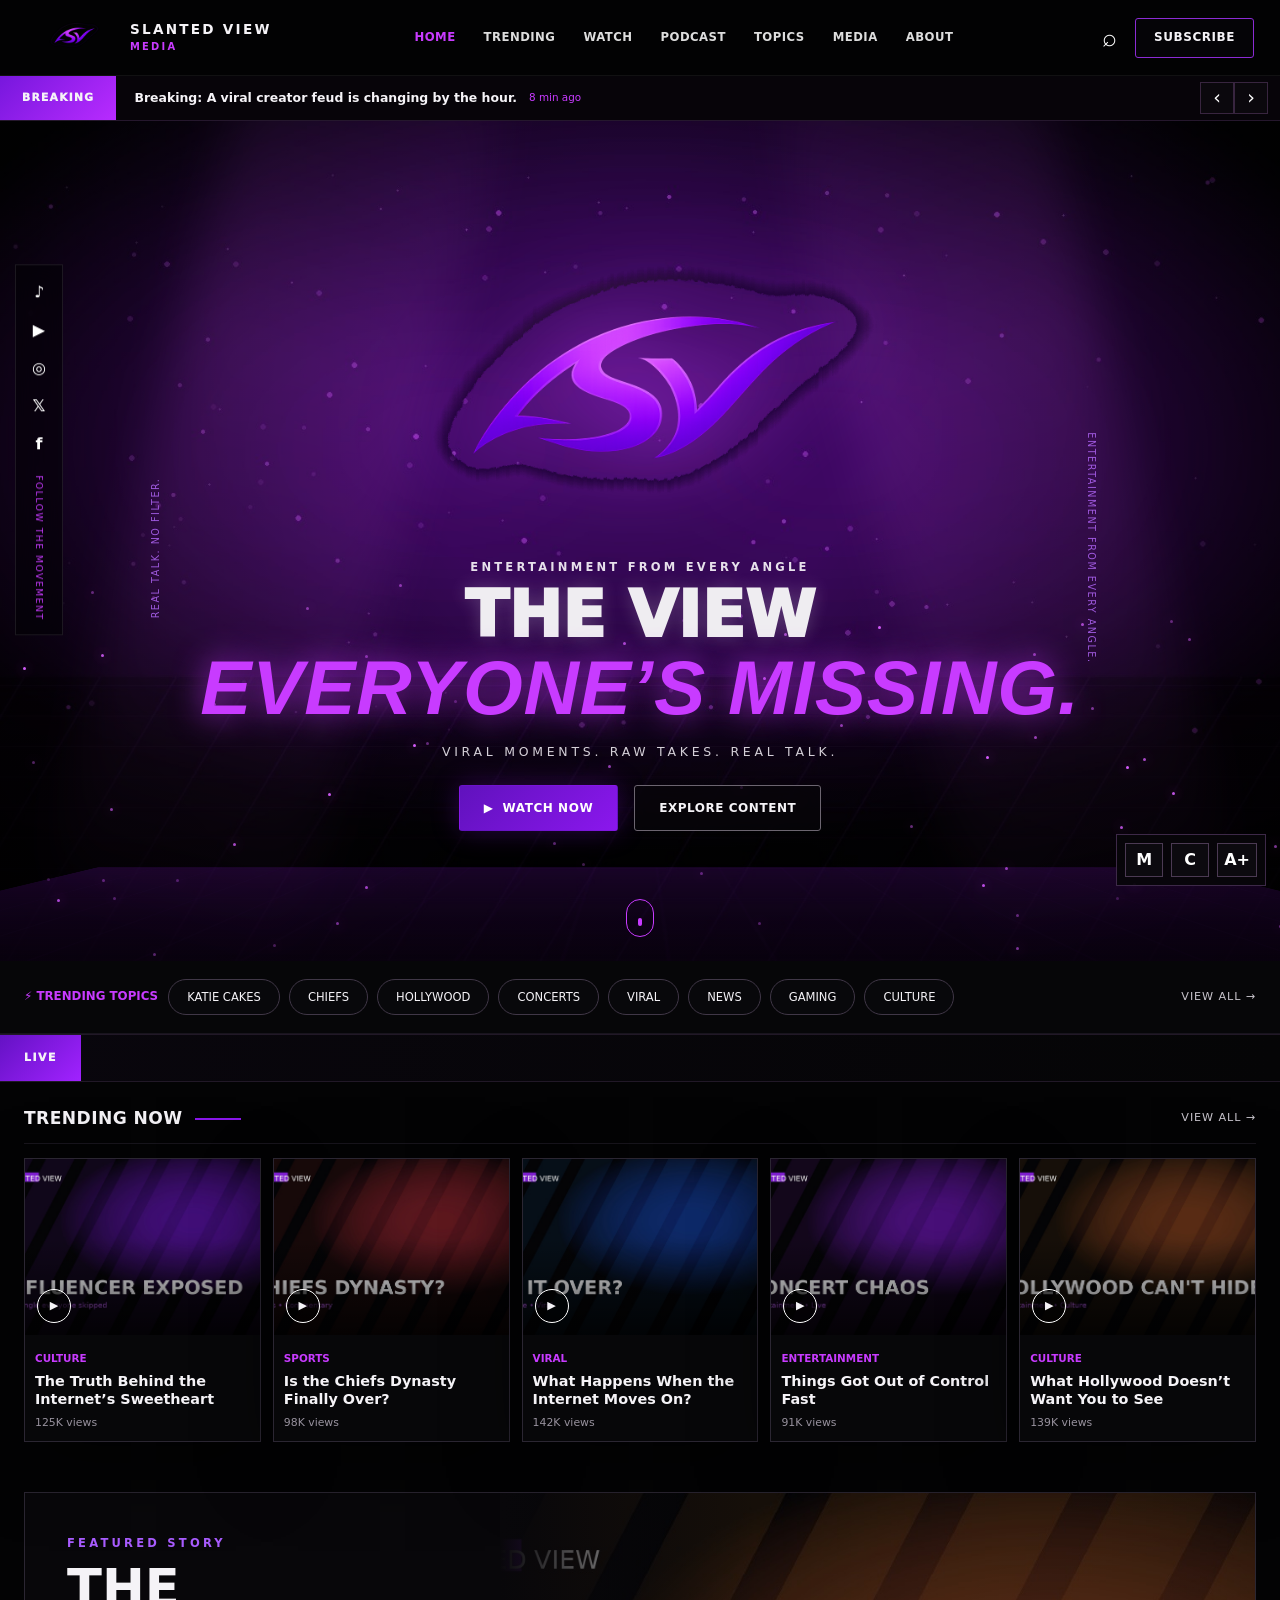
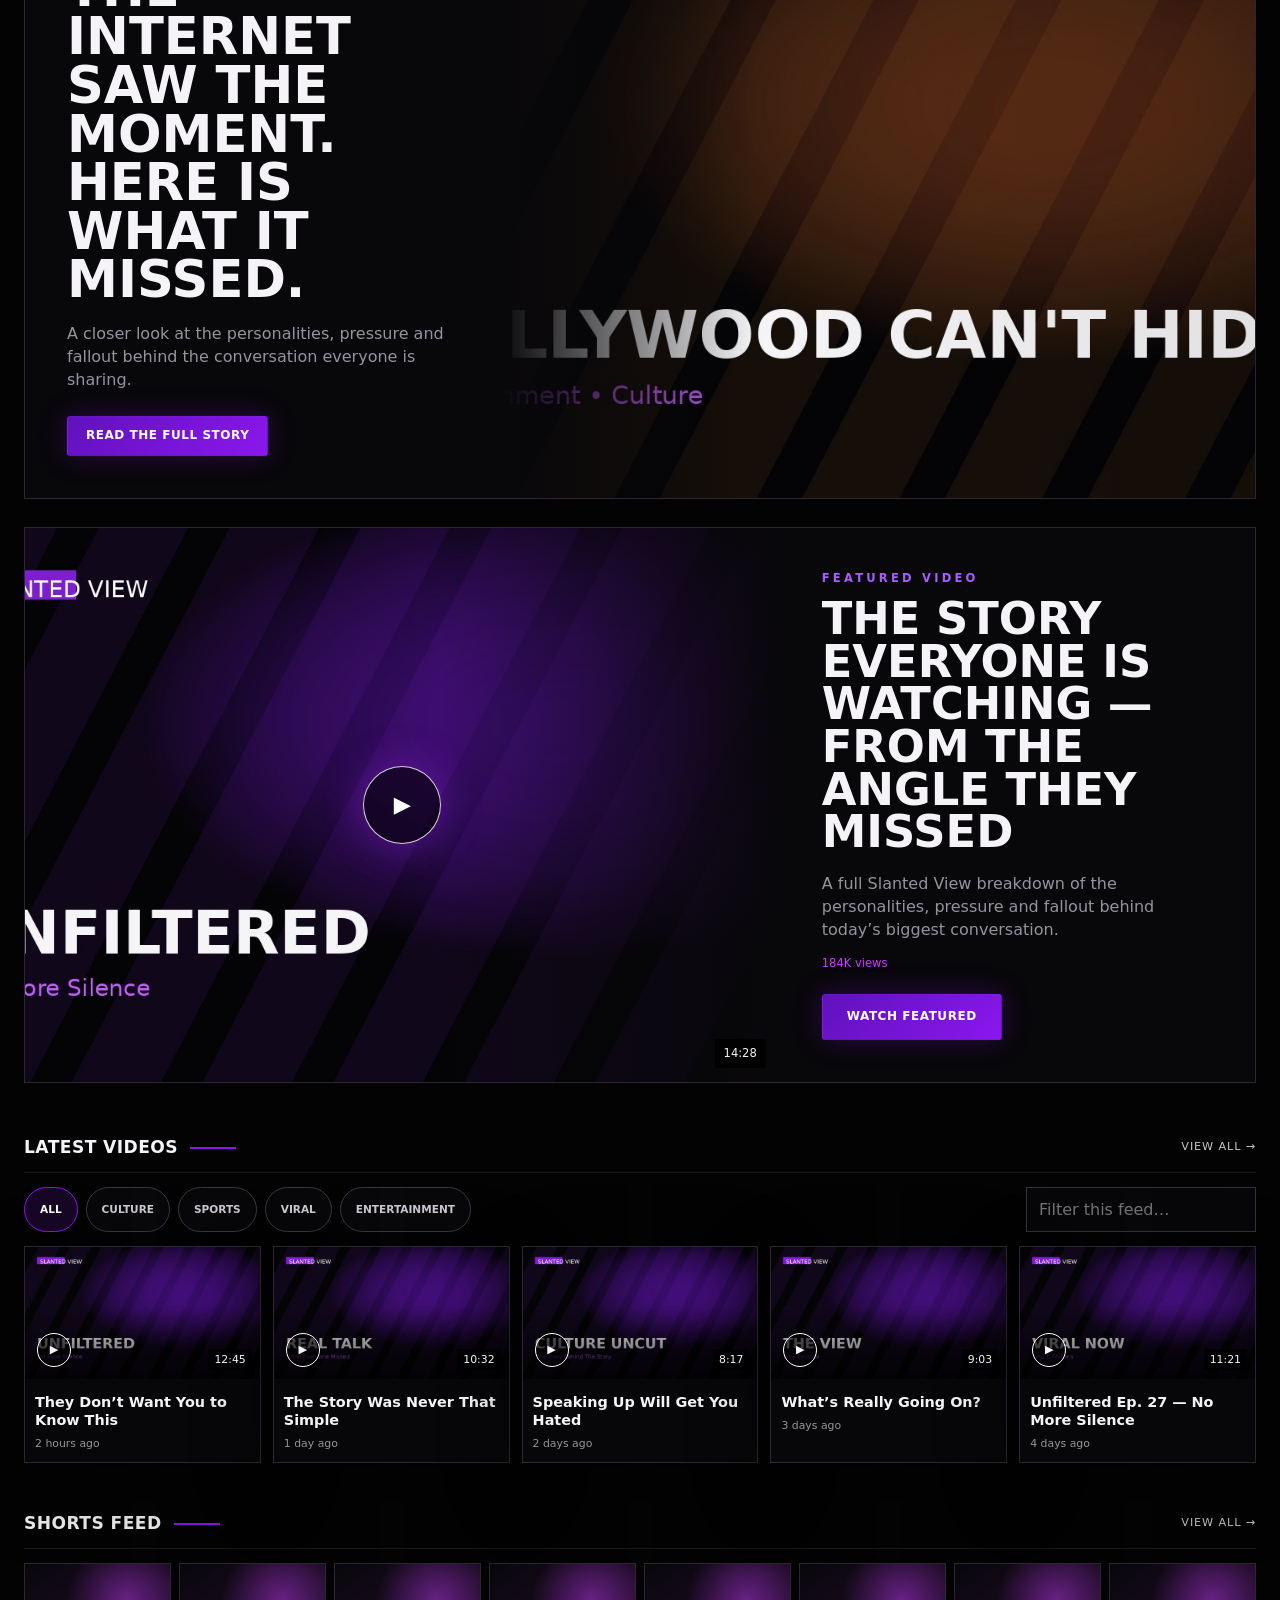
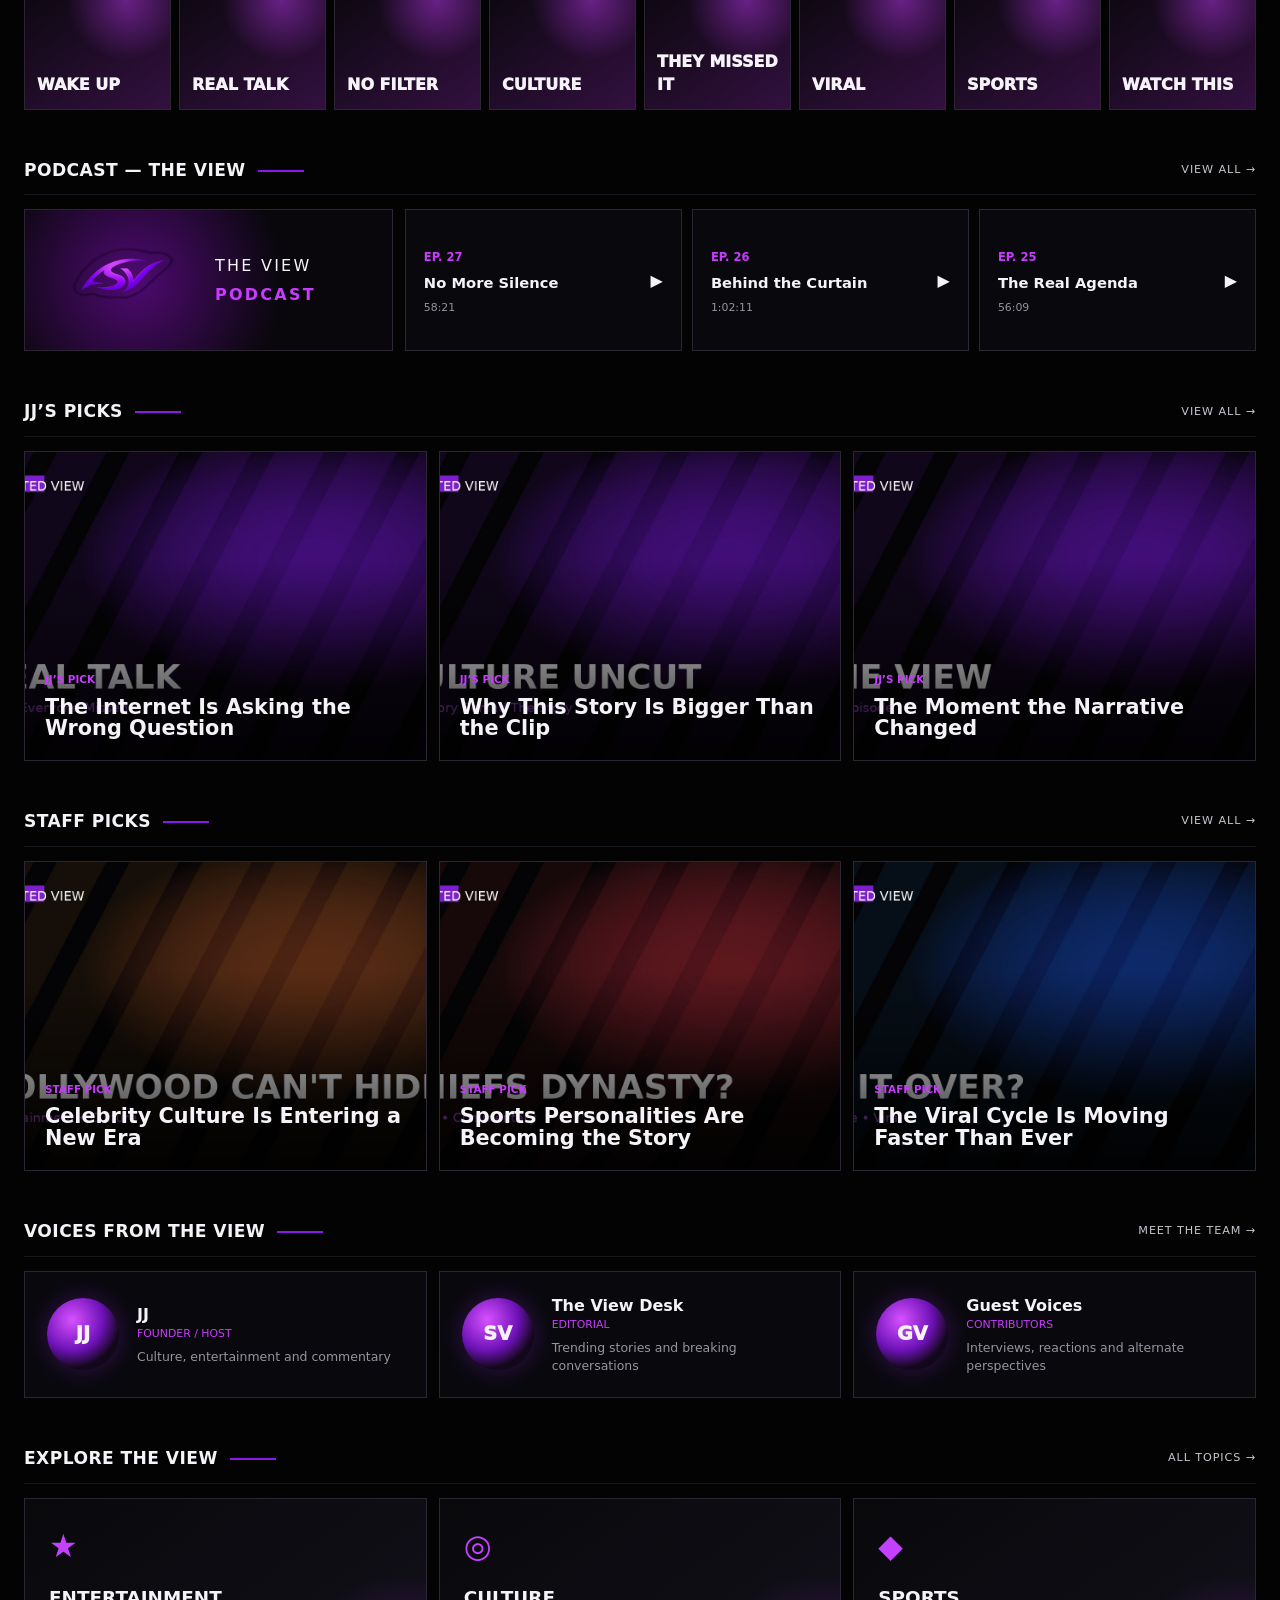
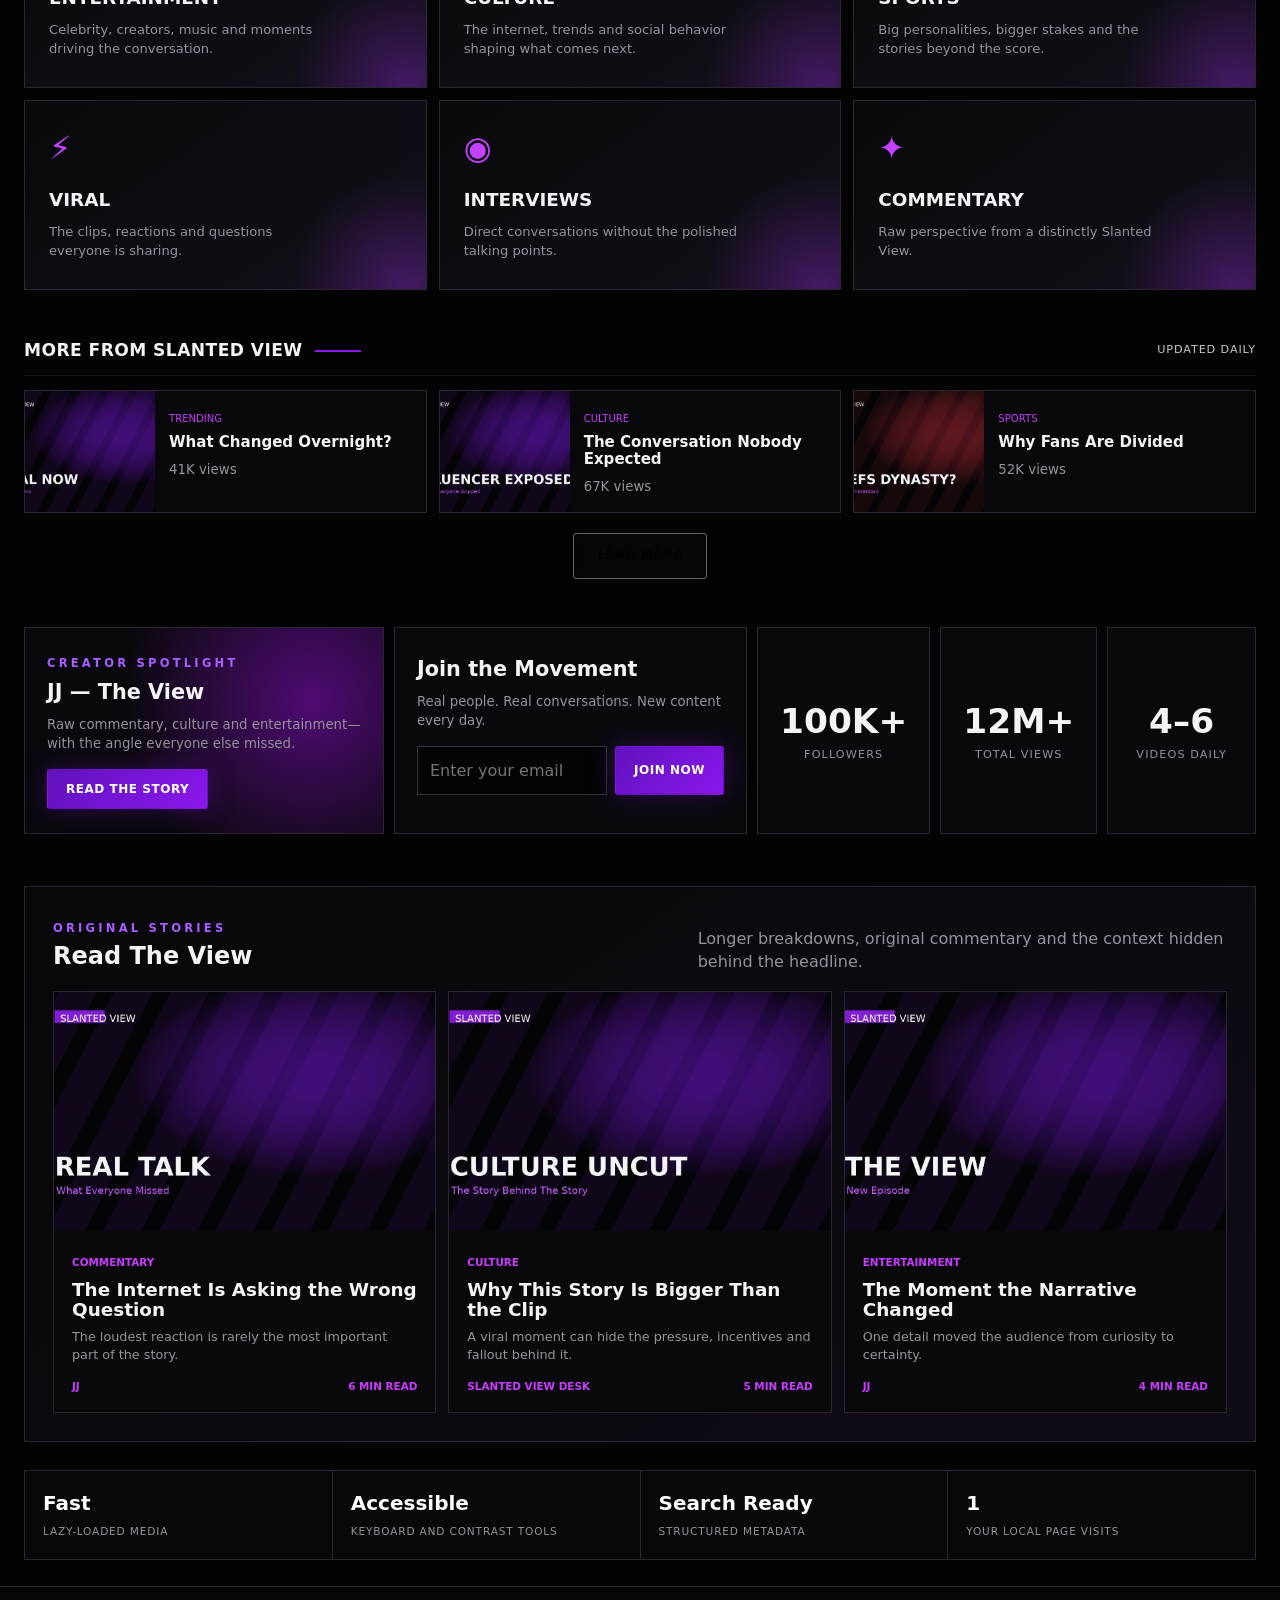
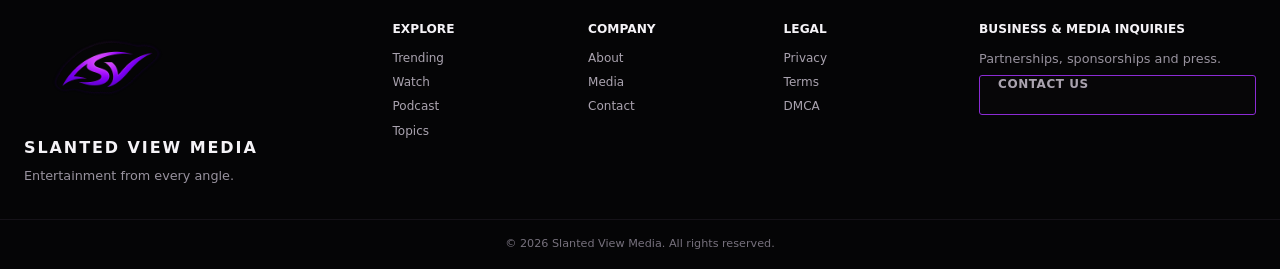
==== commit 9ed8a4b2: "Add files via upload" ====
--- a/index.html
+++ b/index.html
@@ -20,6 +20,7 @@
   <link rel="stylesheet" href="responsive.css">
   <link rel="stylesheet" href="packet3.css">
   <link rel="stylesheet" href="packet4.css">
+  <link rel="stylesheet" href="packet5.css">
 </head>
 <body>
   <div class="site-loader" data-loader aria-hidden="true">
@@ -199,6 +200,25 @@
       <div class="metric-panel"><strong>12M+</strong><span>Total Views</span></div>
       <div class="metric-panel"><strong>4–6</strong><span>Videos Daily</span></div>
     </section>
+  
+    <section class="article-hub section-shell reveal" id="stories">
+      <div class="article-hub-header">
+        <div>
+          <span class="eyebrow">Original Stories</span>
+          <h2>Read The View</h2>
+        </div>
+        <p>Longer breakdowns, original commentary and the context hidden behind the headline.</p>
+      </div>
+      <div class="article-grid" data-article-grid></div>
+    </section>
+
+    <section class="performance-status section-shell" aria-label="Site experience">
+      <div class="performance-metric"><strong>Fast</strong><span>Lazy-loaded media</span></div>
+      <div class="performance-metric"><strong>Accessible</strong><span>Keyboard and contrast tools</span></div>
+      <div class="performance-metric"><strong>Search Ready</strong><span>Structured metadata</span></div>
+      <div class="performance-metric"><strong data-local-pageviews>1</strong><span>Your local page visits</span></div>
+    </section>
+
   </main>
 
   <footer id="media" class="site-footer">
@@ -242,5 +262,14 @@
   <script src="packet3.js" defer></script>
   <script src="packet4.js" defer></script>
   <script src="app.js" defer></script>
+
+  <div class="a11y-toolbar" data-a11y-toolbar aria-label="Accessibility controls">
+    <button type="button" data-toggle-motion title="Reduce motion">M</button>
+    <button type="button" data-toggle-contrast title="High contrast">C</button>
+    <button type="button" data-font-up title="Increase text size">A+</button>
+  </div>
+  <div class="toast" data-toast role="status" aria-live="polite"></div>
+
+  <script src="packet5.js" defer></script>
 </body>
 </html>
--- a/packet5.css
+++ b/packet5.css
@@ -0,0 +1,61 @@
+
+/* Production Packet 5 — SEO, accessibility, performance and editorial pages */
+:root{scroll-behavior:smooth}
+html{scroll-padding-top:130px}
+body.reduced-motion *,body.reduced-motion *::before,body.reduced-motion *::after{
+  animation-duration:.001ms!important;animation-iteration-count:1!important;transition-duration:.001ms!important
+}
+.a11y-toolbar{
+  position:fixed;right:14px;bottom:14px;z-index:170;display:flex;gap:8px;
+  padding:8px;border:1px solid #3d2948;background:rgba(8,6,10,.94);backdrop-filter:blur(12px)
+}
+.a11y-toolbar button{
+  min-width:38px;height:34px;border:1px solid #4b3a53;background:#0c0a0f;color:#fff;cursor:pointer;font-weight:900
+}
+.a11y-toolbar button:hover,.a11y-toolbar button:focus-visible{border-color:#b43cff;outline:2px solid #b43cff;outline-offset:2px}
+.high-contrast{filter:contrast(1.18)}
+.high-contrast .content-card,.high-contrast .category-card,.high-contrast .editorial-card{border-color:#c56cff}
+.skip-link:focus{top:10px;left:10px;z-index:99999}
+
+.article-hub{
+  margin-block:28px;padding:28px;border:1px solid var(--line);
+  background:linear-gradient(145deg,#08070a,#110b16)
+}
+.article-hub-header{display:flex;justify-content:space-between;gap:20px;align-items:end;margin-bottom:18px}
+.article-hub-header p{color:var(--muted);max-width:52ch}
+.article-grid{display:grid;grid-template-columns:repeat(3,1fr);gap:12px}
+.article-card{border:1px solid var(--line);background:#09090c;overflow:hidden}
+.article-card a{display:block;color:inherit;text-decoration:none}
+.article-card img{width:100%;aspect-ratio:16/10;object-fit:cover;transition:.28s ease}
+.article-card:hover img{transform:scale(1.03)}
+.article-card-copy{padding:18px}
+.article-card-copy span{color:var(--purple-bright);font-size:.65rem;text-transform:uppercase;font-weight:900}
+.article-card-copy h3{font-size:1.15rem;line-height:1.08;margin:8px 0}
+.article-card-copy p{color:var(--muted);font-size:.8rem}
+.article-card-meta{display:flex;justify-content:space-between;gap:10px;margin-top:14px;color:#958c9a;font-size:.68rem}
+
+.performance-status{
+  display:grid;grid-template-columns:repeat(4,1fr);gap:1px;margin-block:22px;
+  border:1px solid var(--line);background:var(--line)
+}
+.performance-metric{padding:18px;background:#08080b}
+.performance-metric strong{display:block;font-size:1.25rem;color:white}
+.performance-metric span{font-size:.66rem;color:var(--muted);text-transform:uppercase;letter-spacing:.08em}
+
+.toast{
+  position:fixed;left:50%;bottom:24px;z-index:220;transform:translate(-50%,20px);
+  opacity:0;pointer-events:none;padding:11px 16px;background:#140b1a;border:1px solid #8e2bd1;color:#fff;
+  transition:.25s ease
+}
+.toast.show{opacity:1;transform:translate(-50%,0)}
+
+@media(max-width:900px){
+  .article-grid{grid-template-columns:1fr 1fr}
+  .performance-status{grid-template-columns:1fr 1fr}
+}
+@media(max-width:620px){
+  .article-grid{grid-template-columns:1fr}
+  .article-hub{padding:20px}
+  .article-hub-header{display:block}
+  .performance-status{grid-template-columns:1fr 1fr}
+}
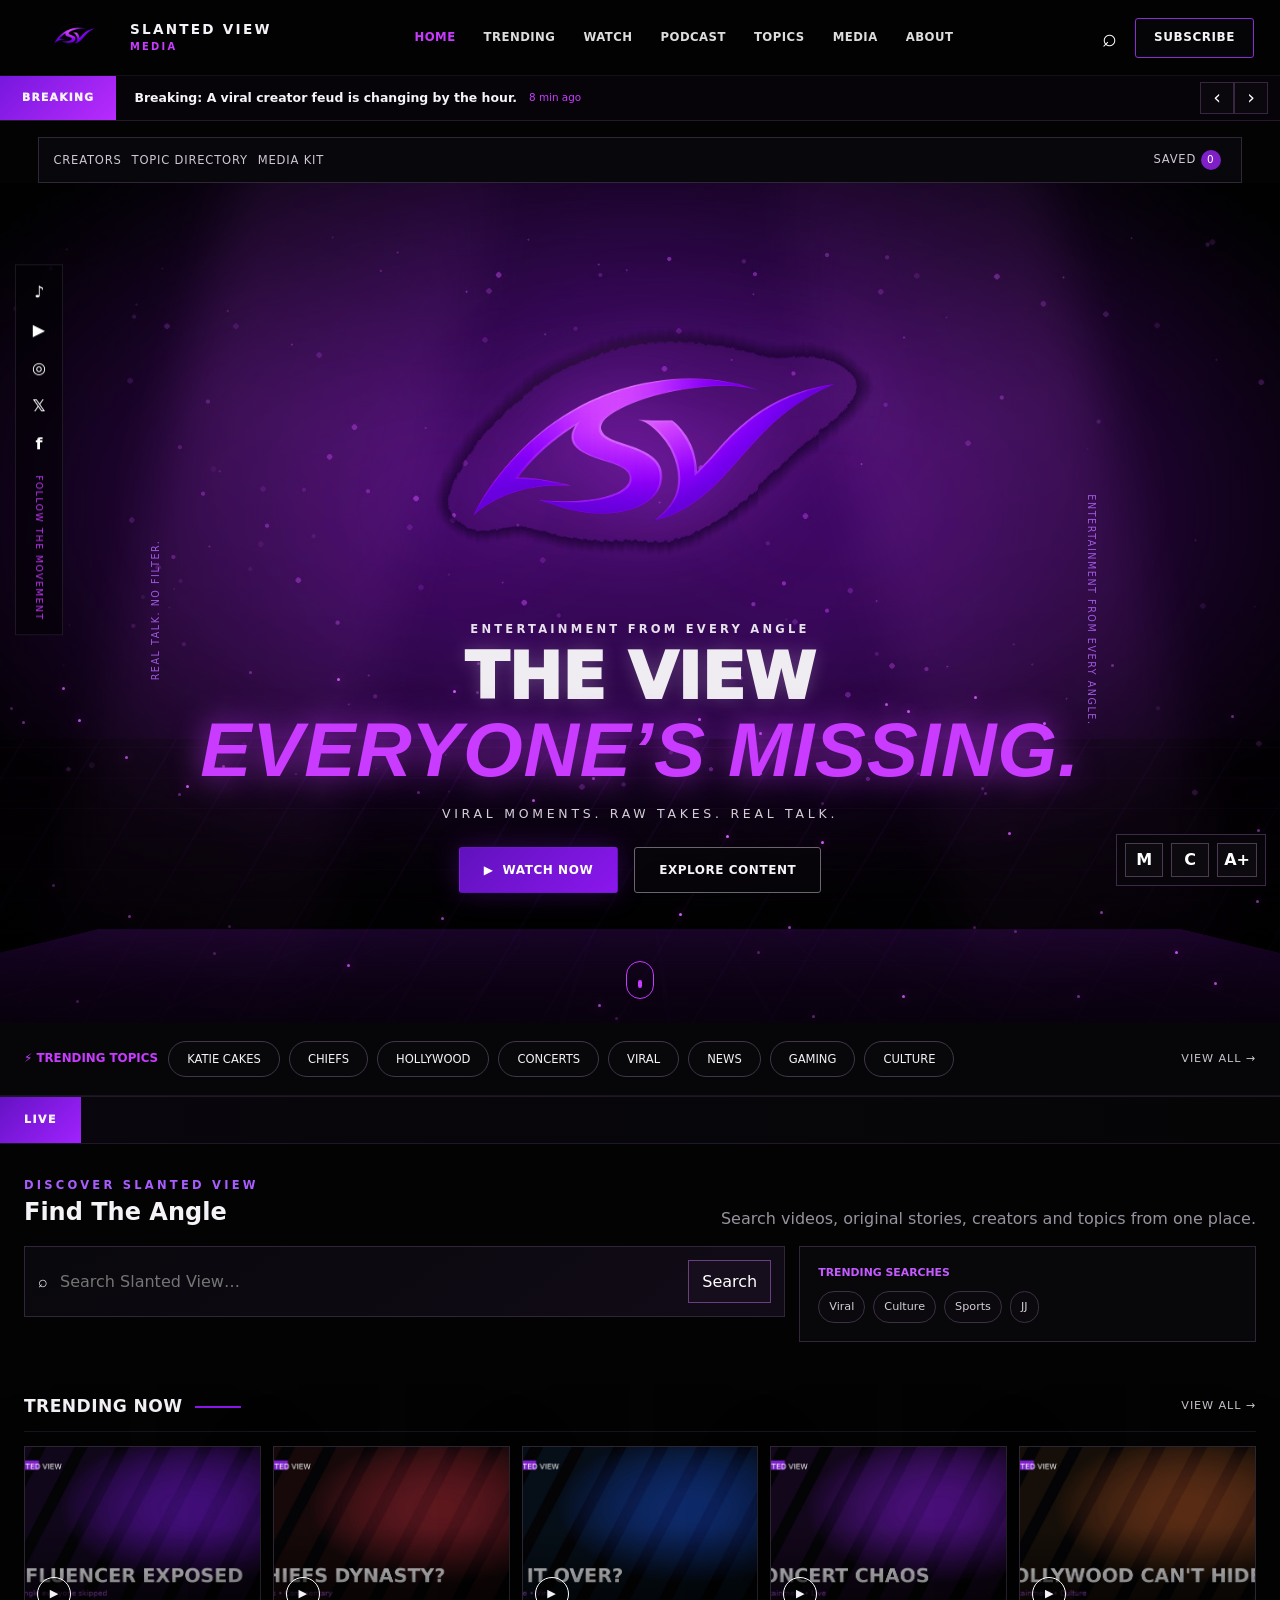
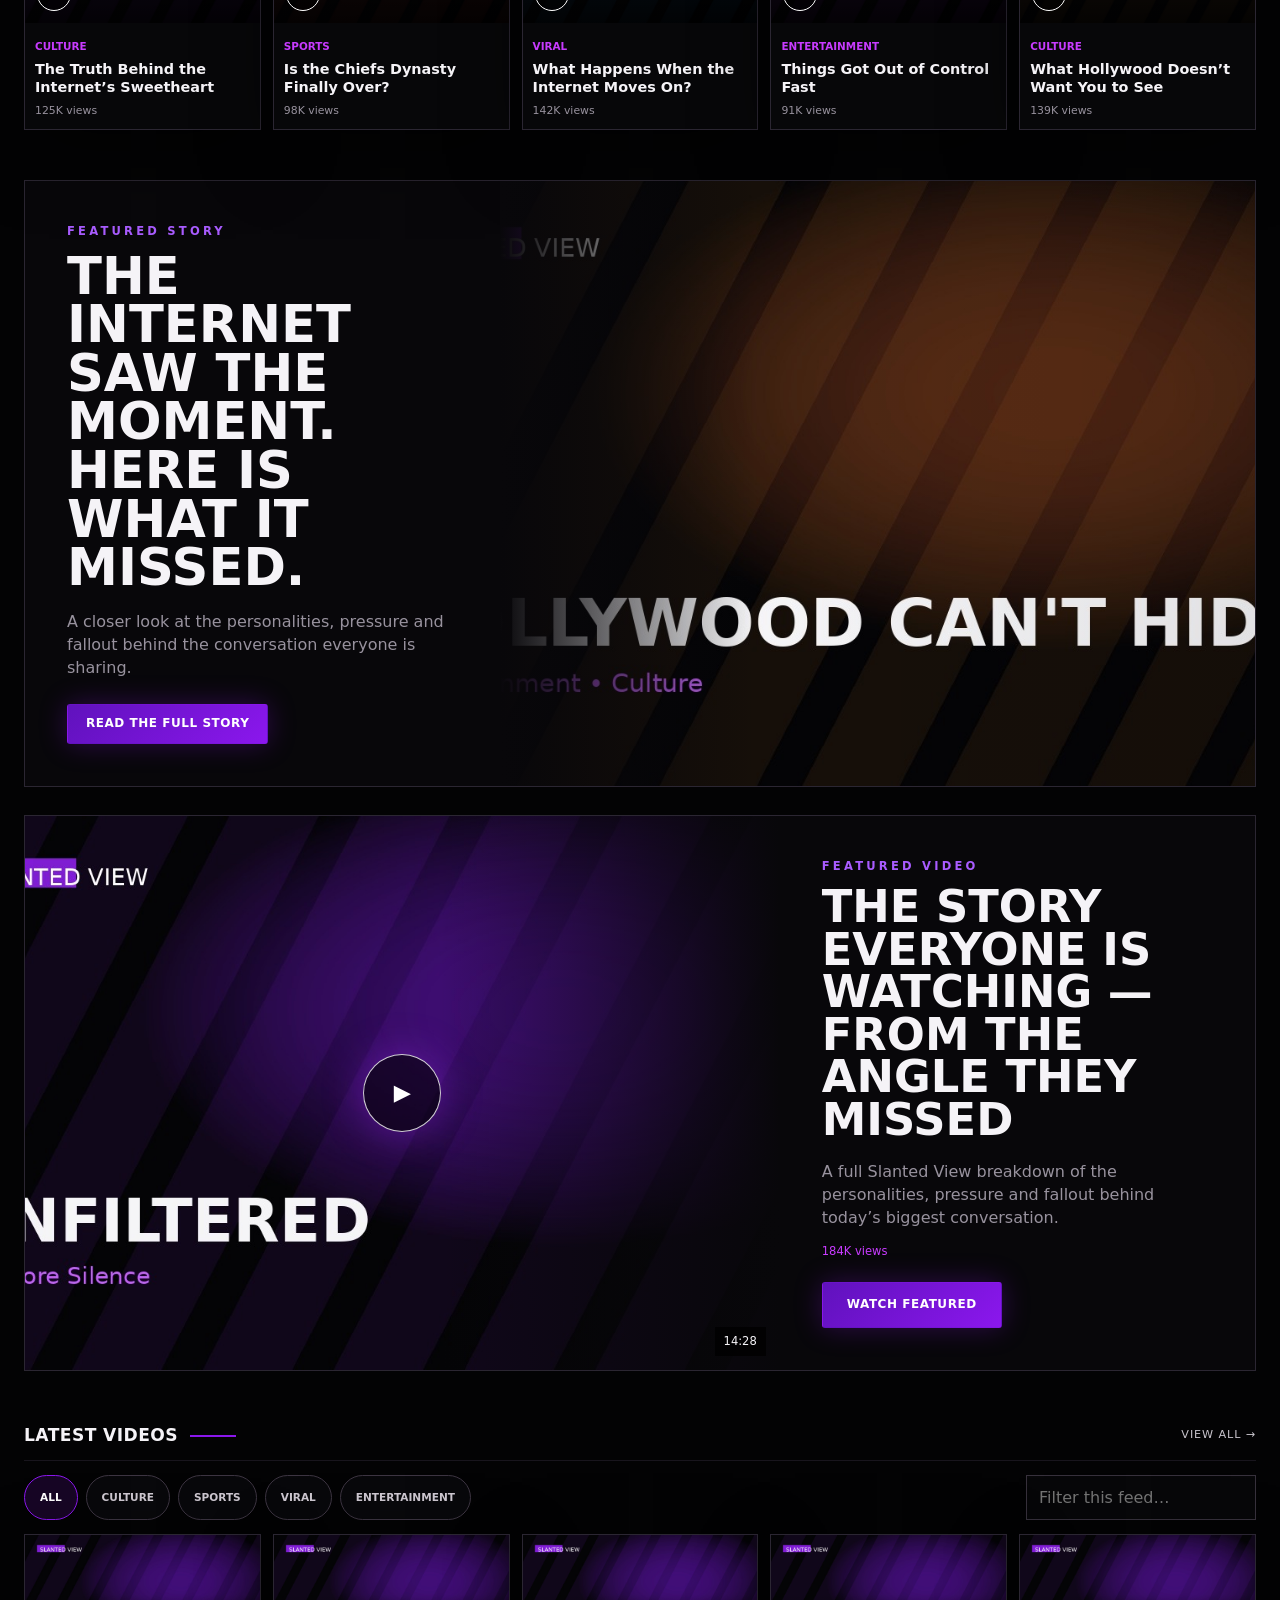
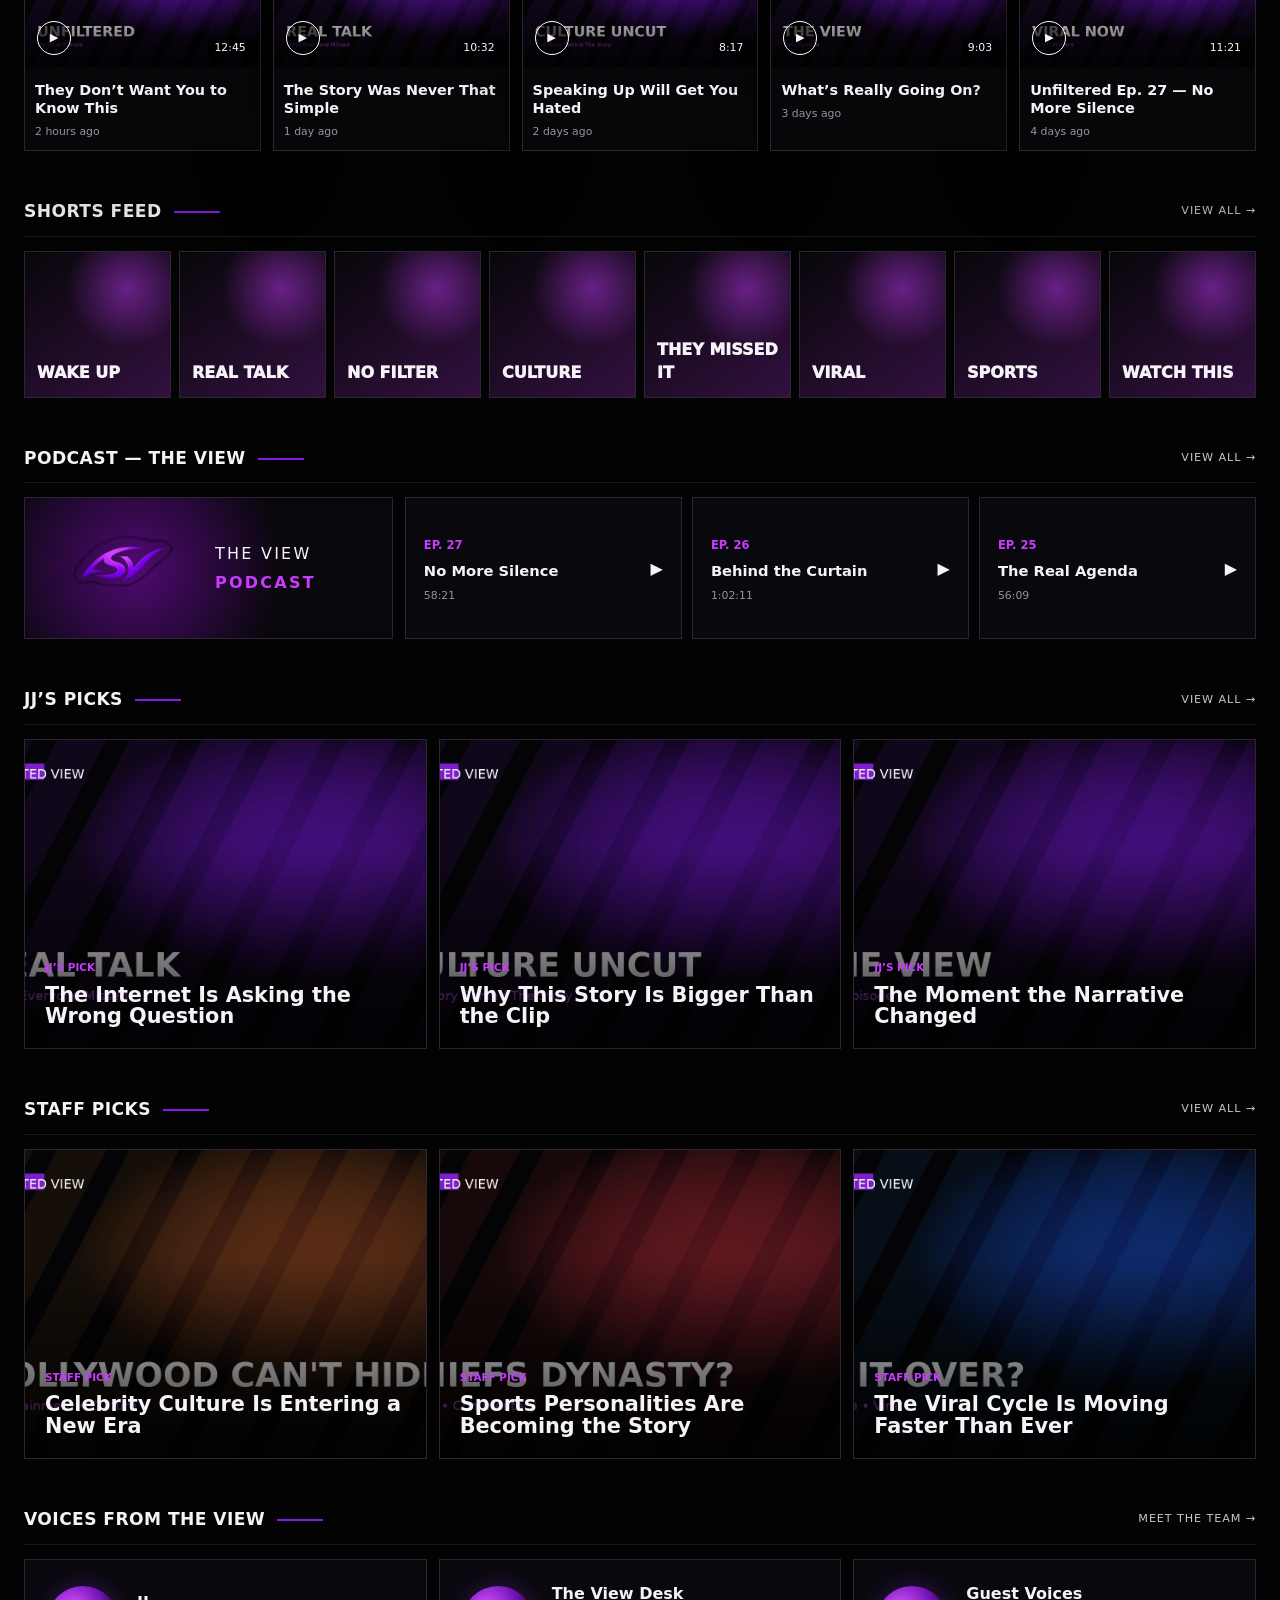
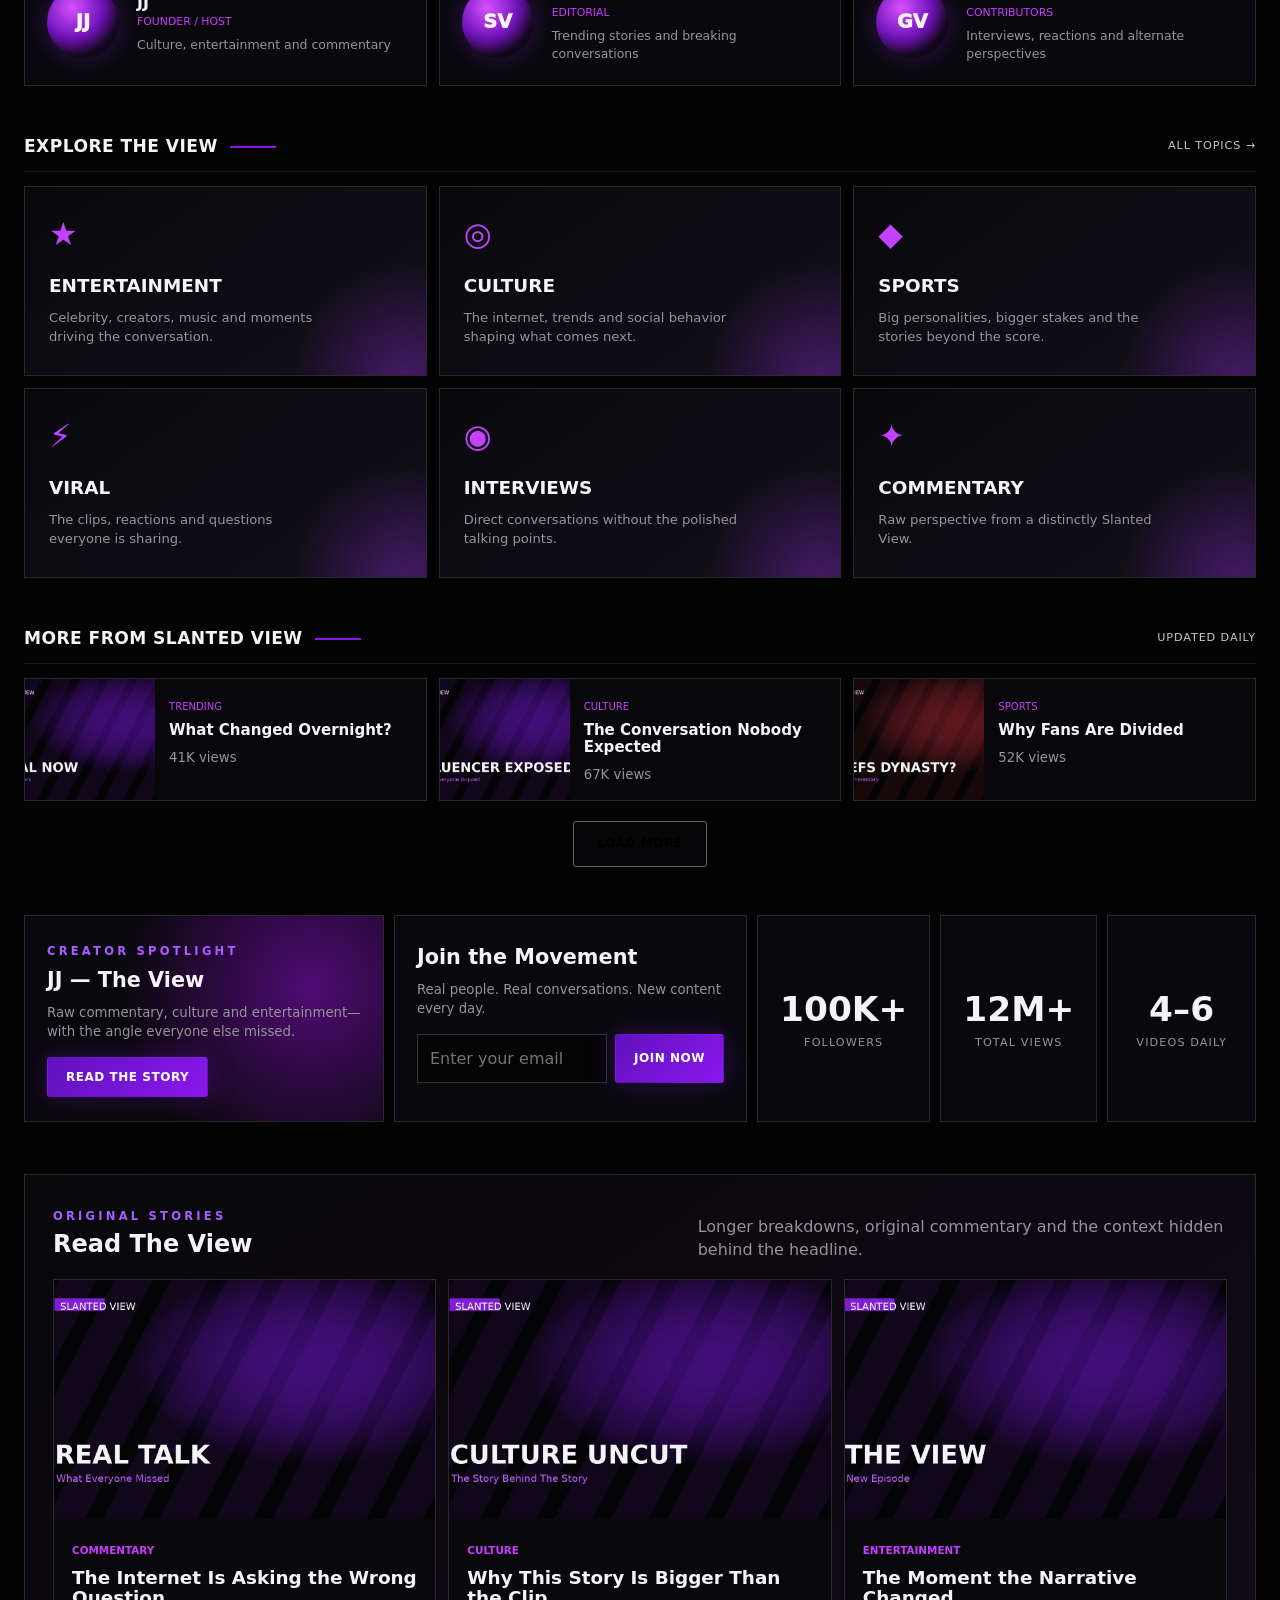
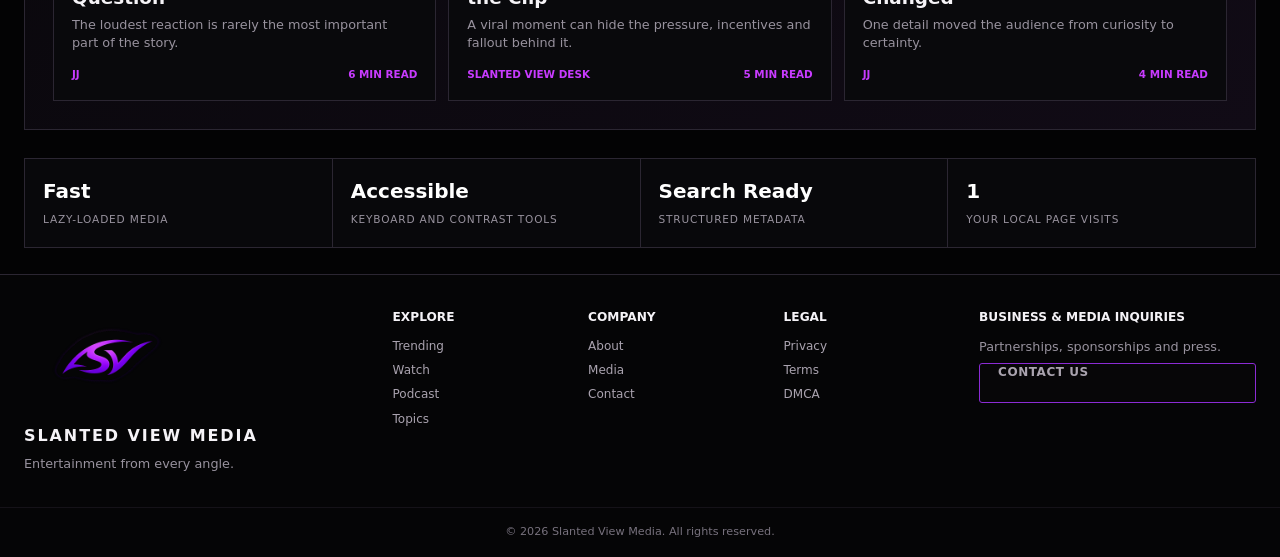
==== commit 1581dfb3: "Add files via upload" ====
--- a/index.html
+++ b/index.html
@@ -21,6 +21,7 @@
   <link rel="stylesheet" href="packet3.css">
   <link rel="stylesheet" href="packet4.css">
   <link rel="stylesheet" href="packet5.css">
+  <link rel="stylesheet" href="packet6.css">
 </head>
 <body>
   <div class="site-loader" data-loader aria-hidden="true">
@@ -63,7 +64,8 @@
 
   <aside class="social-rail" aria-label="Social platforms"><a href="#" aria-label="TikTok">♪</a><a href="#" aria-label="YouTube">▶</a><a href="#" aria-label="Instagram">◎</a><a href="#" aria-label="X">𝕏</a><a href="#" aria-label="Facebook">f</a><span>Follow the movement</span></aside>
 
-  <main id="main">
+  <div class="utility-bar"><div class="utility-links"><a href="creators.html">Creators</a><a href="topics.html">Topic Directory</a><a href="media-kit.html">Media Kit</a></div><div class="utility-actions"><button type="button" data-open-saved>Saved <span class="saved-count" data-saved-count>0</span></button></div></div>
+<main id="main">
     <section class="hero" aria-labelledby="hero-title">
       <div class="hero-cinematic-bg" aria-hidden="true"></div>
       <div class="hero-vignette" aria-hidden="true"></div>
@@ -106,7 +108,8 @@
       </div>
     </section>
 
-    <section id="trending" class="media-section section-shell reveal">
+    <section class="discovery-section section-shell reveal" id="discover"><div class="discovery-header"><div><span class="eyebrow">Discover Slanted View</span><h2>Find The Angle</h2></div><p>Search videos, original stories, creators and topics from one place.</p></div><div class="discovery-grid"><div><div class="discovery-search"><span>⌕</span><input type="search" data-discovery-input placeholder="Search Slanted View…"><button type="button">Search</button></div><div class="packet6-results" data-packet6-results></div></div><div class="discovery-trends"><strong>Trending Searches</strong><div class="trend-query-list"><button data-trend-query="viral">Viral</button><button data-trend-query="culture">Culture</button><button data-trend-query="sports">Sports</button><button data-trend-query="JJ">JJ</button></div></div></div></section>
+<section id="trending" class="media-section section-shell reveal">
       <div class="section-title-row">
         <h2>Trending Now</h2>
         <a href="#" class="view-all">View all →</a>
@@ -230,13 +233,14 @@
       </div>
       <div><h3>Explore</h3><a href="#trending">Trending</a><a href="#watch">Watch</a><a href="#podcast">Podcast</a><a href="#topics">Topics</a></div>
       <div><h3>Company</h3><a href="#about">About</a><a href="#media">Media</a><a href="mailto:business@slantedview.com">Contact</a></div>
-      <div><h3>Legal</h3><a href="#">Privacy</a><a href="#">Terms</a><a href="#">DMCA</a></div>
+      <div><h3>Legal</h3><a href="privacy.html">Privacy</a><a href="terms.html">Terms</a><a href="dmca.html">DMCA</a></div>
       <div class="footer-cta"><h3>Business & Media Inquiries</h3><p>Partnerships, sponsorships and press.</p><a class="button button-outline button-small" href="mailto:business@slantedview.com">Contact Us</a></div>
     </div>
     <div class="copyright">© 2026 Slanted View Media. All rights reserved.</div>
   </footer>
 
-  <dialog class="video-dialog" data-video-dialog>
+  <aside class="saved-drawer" data-saved-drawer><div class="saved-drawer-header"><h2>Saved View</h2><button data-close-saved>×</button></div><div class="saved-list" data-saved-list></div></aside>
+<dialog class="video-dialog" data-video-dialog>
     <button class="video-dialog-close" aria-label="Close video" data-video-close>×</button>
     <div class="video-stage">
       <div class="video-placeholder">
@@ -271,5 +275,6 @@
   <div class="toast" data-toast role="status" aria-live="polite"></div>
 
   <script src="packet5.js" defer></script>
+<script src="packet6.js" defer></script>
 </body>
 </html>
--- a/packet6.css
+++ b/packet6.css
@@ -0,0 +1,11 @@
+
+.utility-bar{width:min(1500px,94vw);margin:16px auto 0;display:flex;justify-content:space-between;gap:14px;align-items:center;padding:11px 14px;border:1px solid #302638;background:rgba(9,8,12,.92)}
+.utility-links,.utility-actions{display:flex;gap:10px;align-items:center;flex-wrap:wrap}.utility-links a,.utility-actions button{color:#cfc7d4;background:none;border:0;font-size:.72rem;text-transform:uppercase;letter-spacing:.07em;cursor:pointer;text-decoration:none}.saved-count{min-width:20px;height:20px;border-radius:50%;display:inline-grid;place-items:center;background:#7f1fc8;color:#fff;font-size:.65rem}
+.discovery-section{margin-block:28px}.discovery-header{display:flex;justify-content:space-between;align-items:end;gap:20px;margin-bottom:16px}.discovery-header p{color:var(--muted);max-width:55ch}.discovery-grid{display:grid;grid-template-columns:1.25fr .75fr;gap:14px}.discovery-search{display:flex;align-items:center;gap:10px;padding:13px;border:1px solid #302638;background:linear-gradient(145deg,#09080c,#110b17)}.discovery-search input{flex:1;background:transparent;border:0;color:#fff;font-size:1rem;outline:0}.discovery-search button{border:1px solid #684080;background:#160d1d;color:#fff;padding:9px 13px}.discovery-trends{padding:18px;border:1px solid #302638;background:#08080b}.discovery-trends strong{display:block;text-transform:uppercase;font-size:.68rem;color:#c45aff;margin-bottom:10px}.trend-query-list{display:flex;gap:8px;flex-wrap:wrap}.trend-query-list button{border:1px solid #3c3043;background:#0b090e;color:#d5ced8;padding:7px 10px;border-radius:999px;cursor:pointer;font-size:.7rem}
+.packet6-results{display:none;margin-top:12px;border:1px solid #302638;background:#08070a}.packet6-results.open{display:block}.packet6-result{display:grid;grid-template-columns:74px 1fr auto;gap:14px;align-items:center;padding:12px;border-bottom:1px solid #211b25;color:#fff;text-decoration:none}.packet6-result img{width:74px;height:58px;object-fit:cover}.packet6-result span{color:#b9afbe;font-size:.72rem}.packet6-result h3{font-size:.9rem;margin:3px 0}.packet6-result em{font-style:normal;color:#b13bf0;font-size:.65rem;text-transform:uppercase}
+.card-tools{position:absolute;z-index:7;right:10px;bottom:10px;display:flex;gap:6px;opacity:0;transition:.2s}.content-card:hover .card-tools,.editorial-card:hover .card-tools,.article-card:hover .card-tools{opacity:1}.save-button,.share-button{border:1px solid #493652;background:rgba(7,6,9,.82);color:#fff;padding:7px 9px;cursor:pointer;font-size:.68rem;text-transform:uppercase}.save-button.saved{background:#7d20bc;border-color:#cb61ff}
+.saved-drawer{position:fixed;z-index:260;top:0;right:0;width:min(420px,94vw);height:100dvh;transform:translateX(105%);transition:.3s;background:#070609;border-left:1px solid #59336a;padding:22px;overflow:auto}.saved-drawer.open{transform:none}.saved-drawer-header{display:flex;justify-content:space-between;align-items:center}.saved-drawer-header button{border:0;background:none;color:#fff;font-size:2rem}.saved-list{display:grid;gap:10px;margin-top:16px}.saved-item{display:grid;grid-template-columns:82px 1fr auto;gap:11px;padding:10px;border:1px solid #302638;background:#0c0a0f}.saved-item img{width:82px;height:62px;object-fit:cover}.saved-empty{color:var(--muted);padding:30px 10px;text-align:center;border:1px dashed #3c3042}
+.page-hero{width:min(1500px,94vw);margin:24px auto;min-height:330px;display:flex;align-items:end;padding:40px;border:1px solid #35263d;background:radial-gradient(circle at 72% 35%,rgba(163,39,237,.32),transparent 28%),linear-gradient(145deg,#08070a,#150b1b)}.page-hero h1{font-size:clamp(3rem,8vw,8rem);line-height:.86;text-transform:uppercase;margin:10px 0}.page-hero p{color:#c1b8c5;max-width:60ch}
+.profile-grid,.topic-directory{width:min(1500px,94vw);margin:20px auto 70px;display:grid;grid-template-columns:repeat(3,1fr);gap:14px}.profile-card,.topic-directory-card,.media-panel{border:1px solid #302638;background:linear-gradient(145deg,#09080c,#110c15);padding:24px;color:#fff;text-decoration:none}.profile-avatar{width:90px;height:90px;border-radius:50%;display:grid;place-items:center;background:radial-gradient(circle,#bd43ff,#4f117b 55%,#100815);font-size:1.4rem;font-weight:950;margin-bottom:20px}.profile-role{color:#c54eff;text-transform:uppercase;font-size:.68rem}.profile-card p,.topic-directory-card p,.media-panel p{color:var(--muted);margin:12px 0}.profile-tags{display:flex;gap:7px;flex-wrap:wrap;margin:16px 0}.profile-tags span{padding:6px 9px;border:1px solid #47334f;font-size:.65rem}.profile-stats{display:grid;grid-template-columns:repeat(3,1fr);gap:8px;margin:18px 0}.profile-stats div{padding:10px;background:#070609}.profile-stats strong{display:block}.profile-stats span{font-size:.58rem;color:var(--muted);text-transform:uppercase}
+.media-kit-grid{width:min(1200px,92vw);margin:24px auto 70px;display:grid;grid-template-columns:1fr 1fr;gap:18px}.media-stat-grid{display:grid;grid-template-columns:1fr 1fr;gap:10px;margin-top:18px}.media-stat{padding:18px;background:#070609}.media-stat strong{display:block;font-size:1.5rem}.media-stat span{color:var(--muted);font-size:.68rem;text-transform:uppercase}.opportunity-list{display:grid;gap:9px;margin:18px 0}.opportunity-list li{padding:12px;border-left:3px solid #a832e7;background:#070609}.inquiry-form{display:grid;gap:12px}.inquiry-form input,.inquiry-form textarea,.inquiry-form select{width:100%;padding:12px;background:#070609;border:1px solid #413448;color:#fff}.inquiry-form textarea{min-height:140px}.page-footer{width:min(1500px,94vw);margin:30px auto;color:#8d8392;font-size:.72rem}
+@media(max-width:900px){.discovery-grid,.media-kit-grid{grid-template-columns:1fr}.profile-grid,.topic-directory{grid-template-columns:1fr 1fr}}@media(max-width:620px){.utility-bar,.discovery-header{align-items:flex-start;flex-direction:column}.profile-grid,.topic-directory{grid-template-columns:1fr}.page-hero{padding:26px 20px;min-height:280px}.media-stat-grid{grid-template-columns:1fr}}
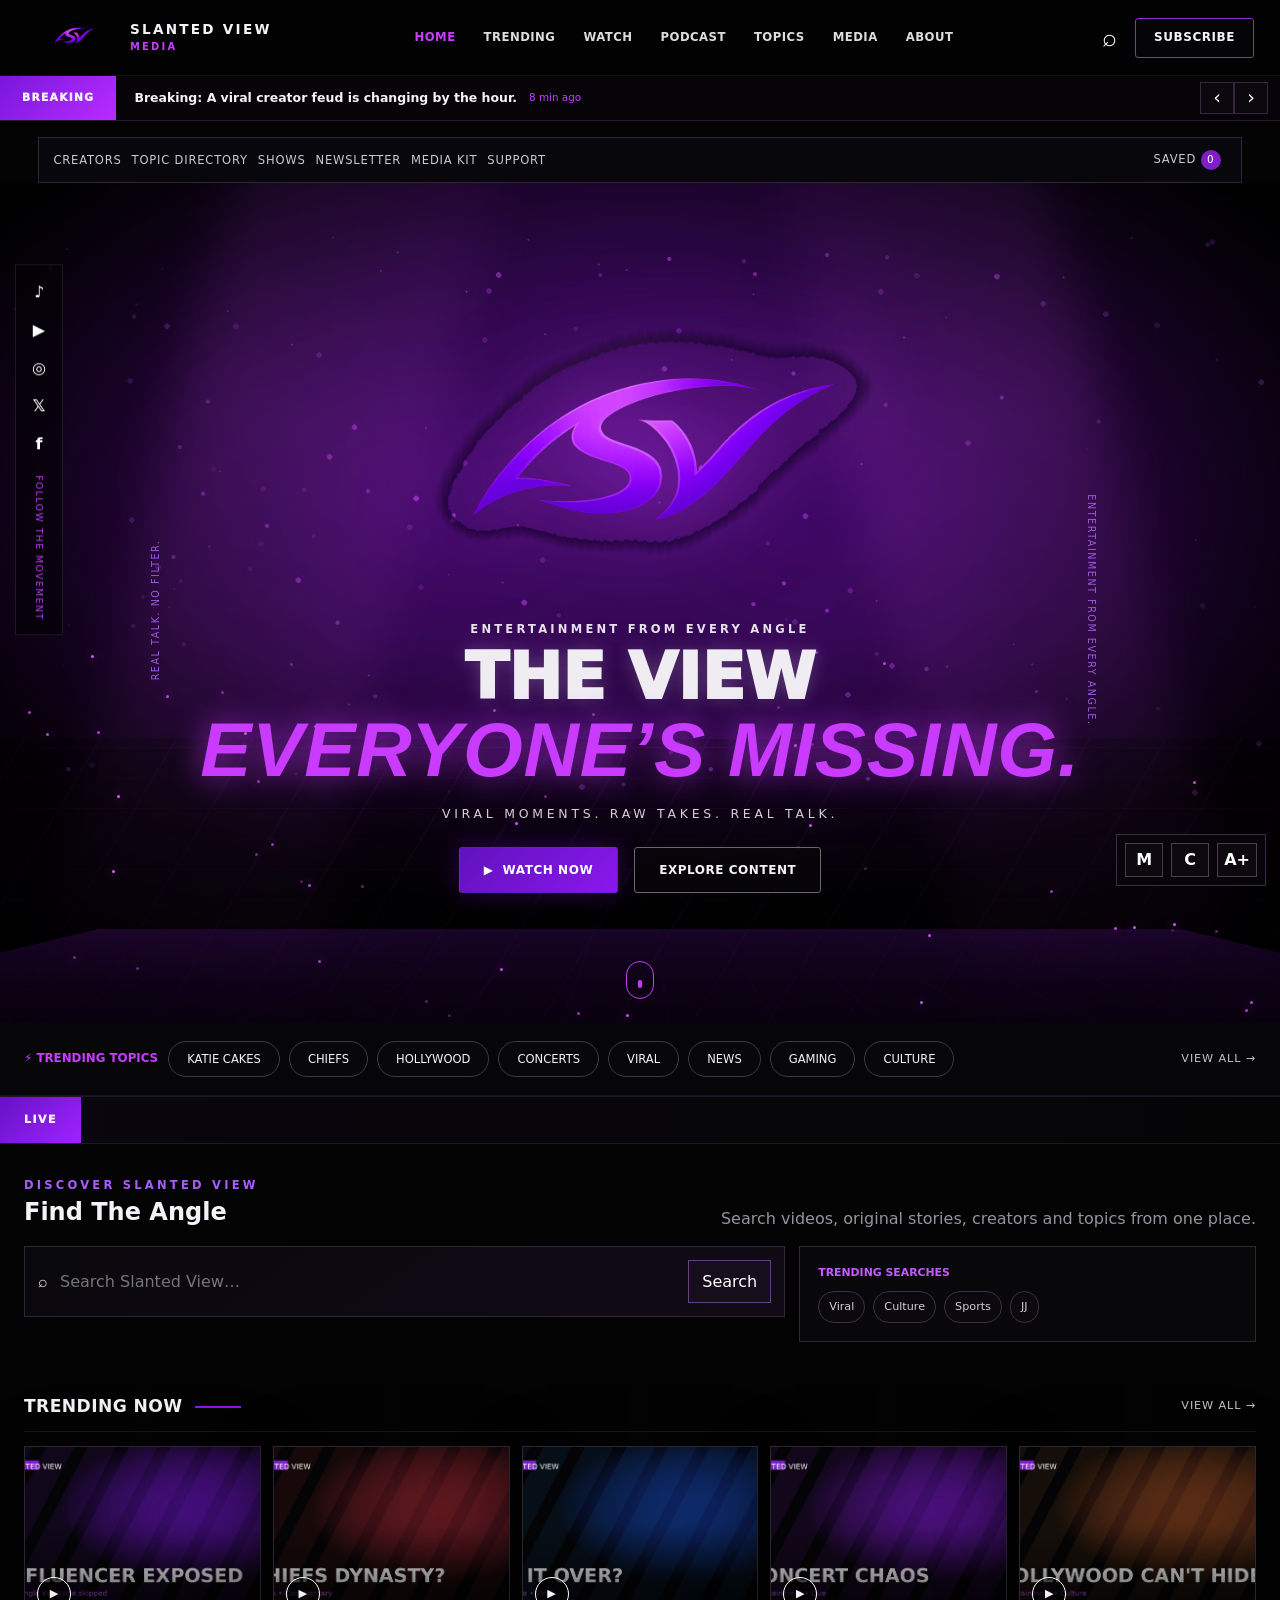
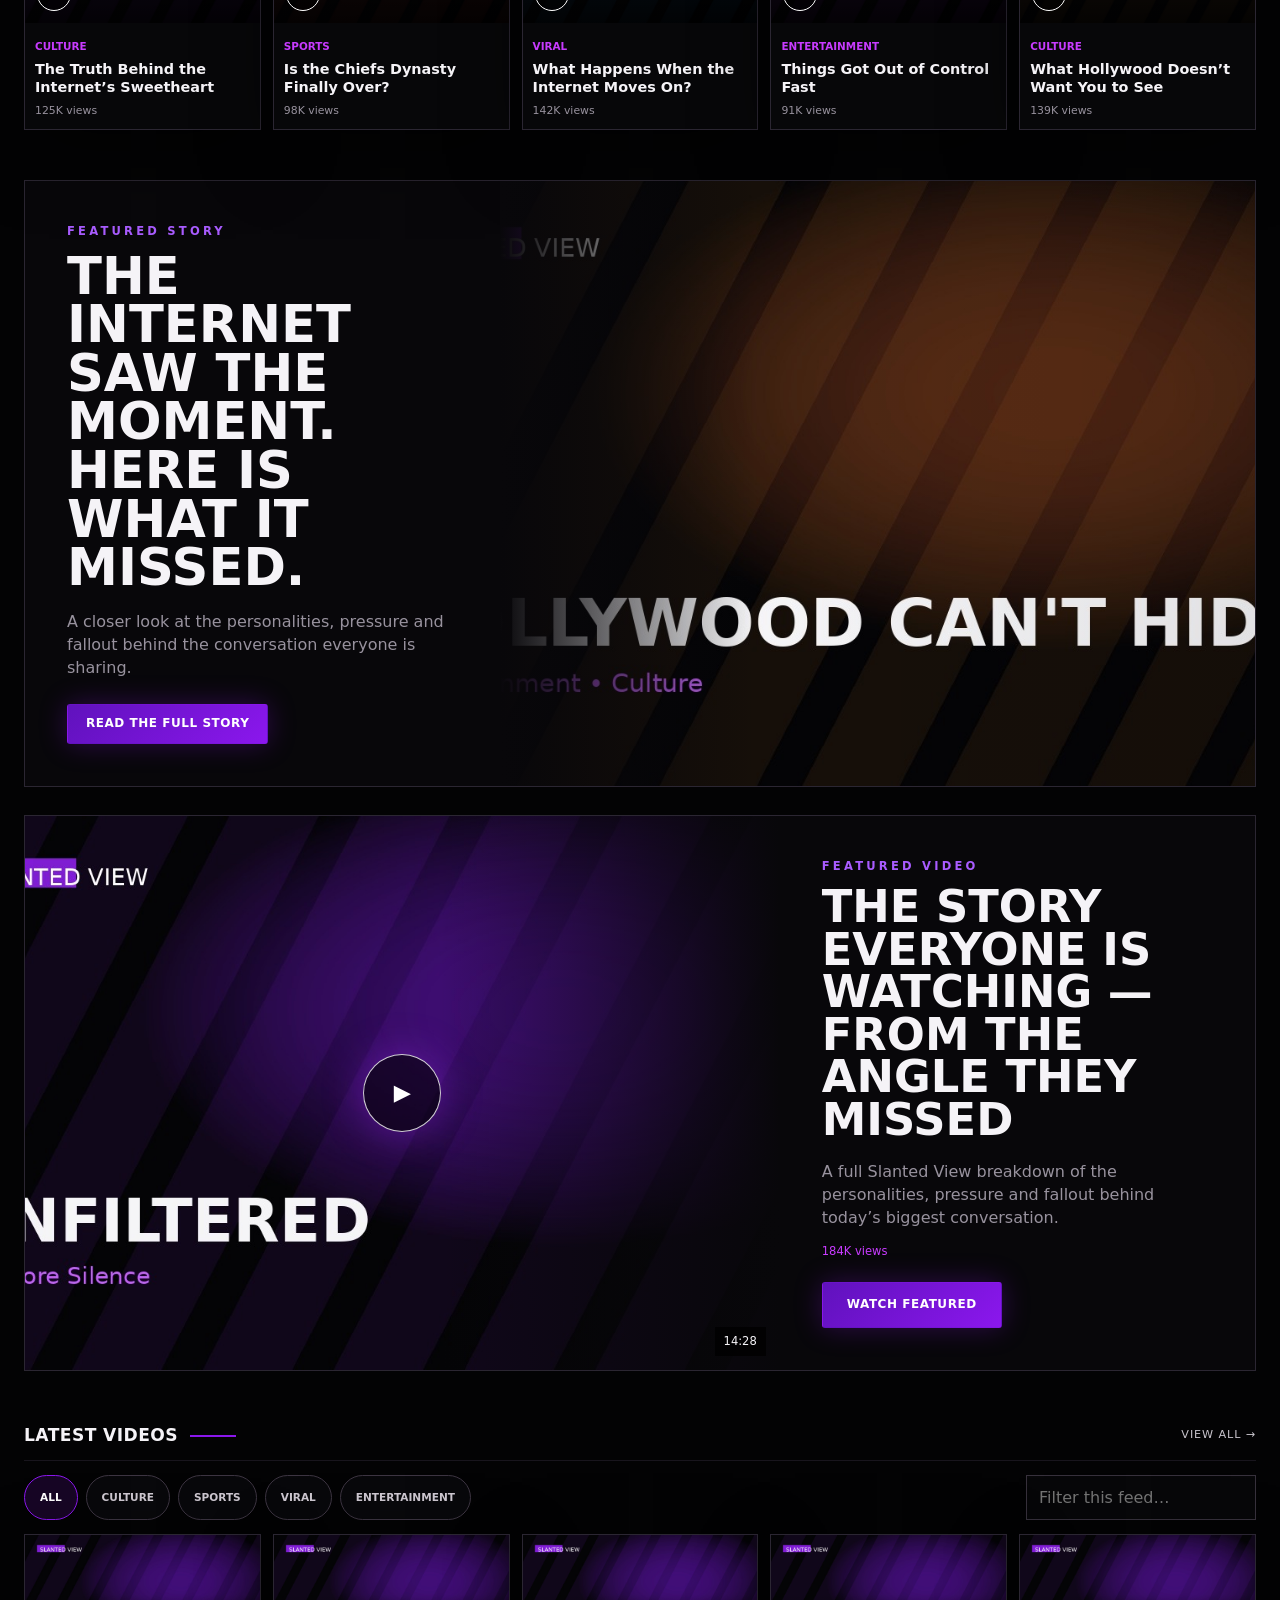
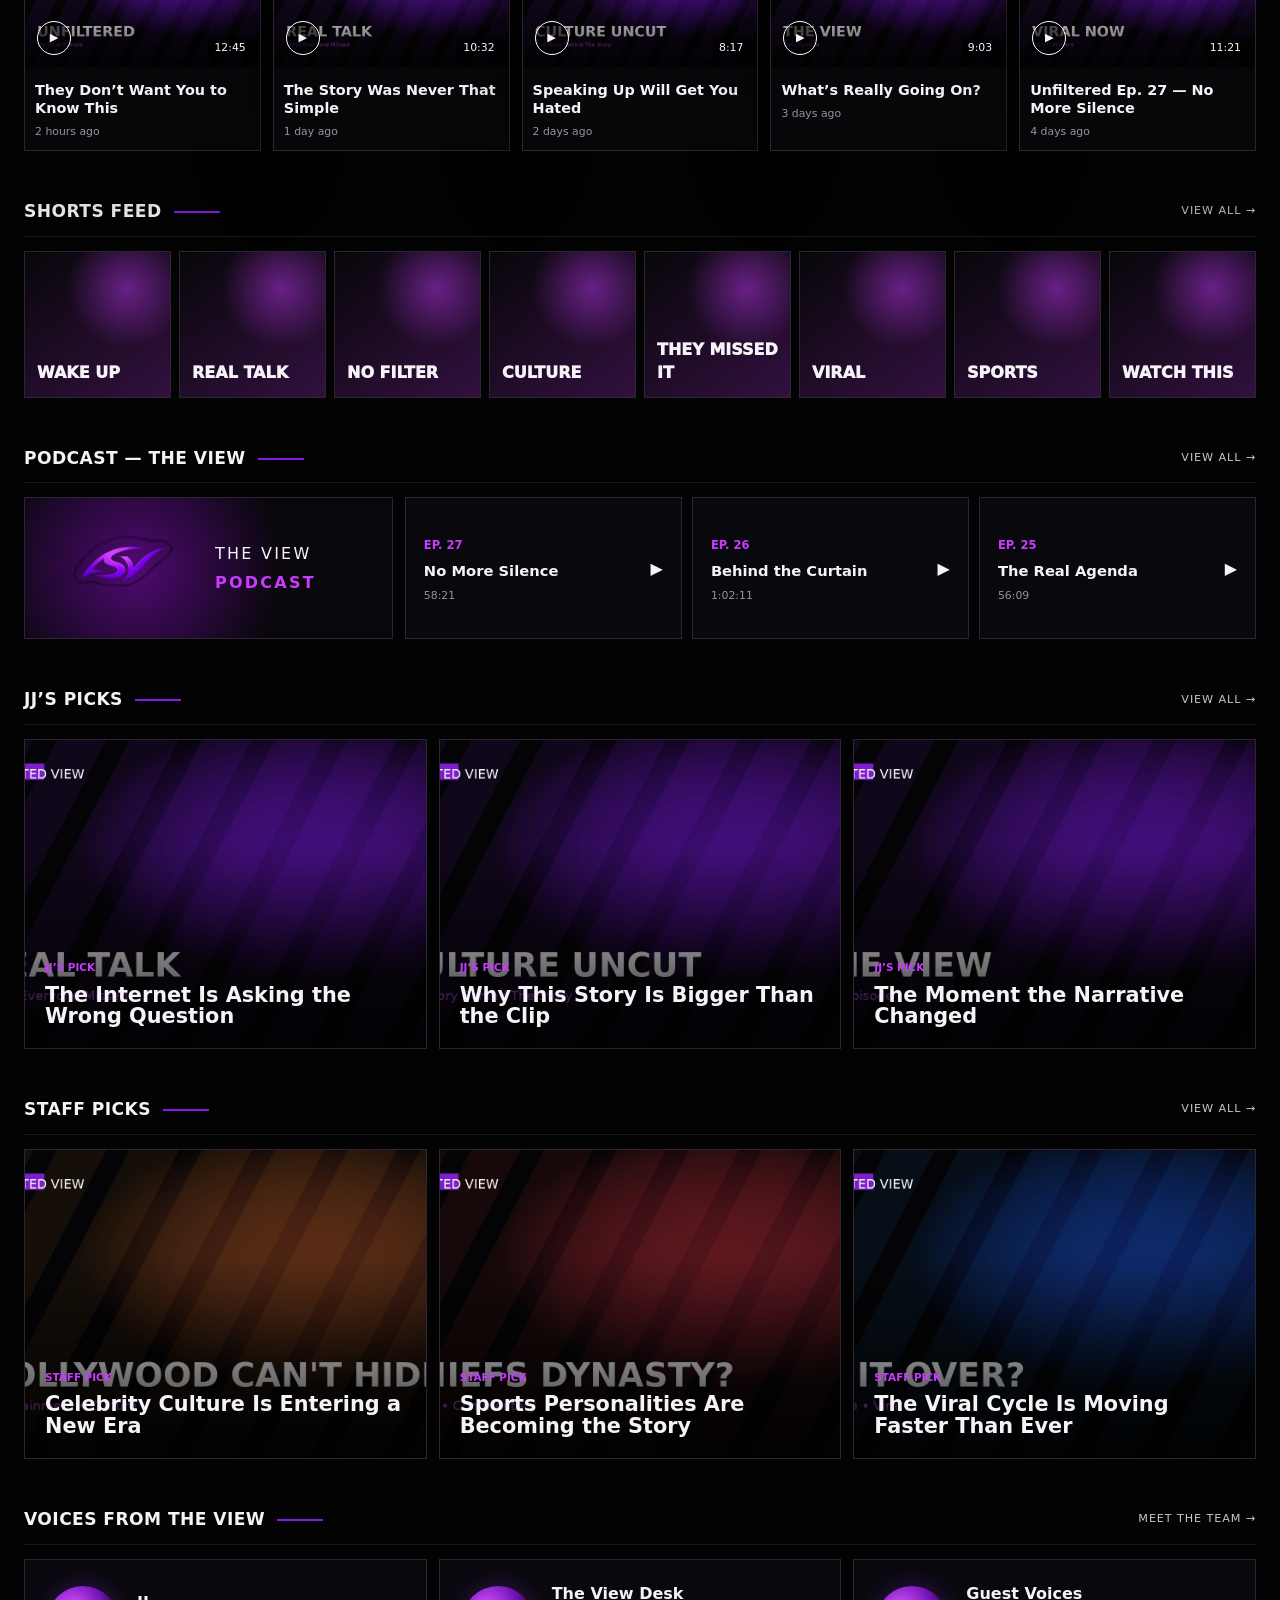
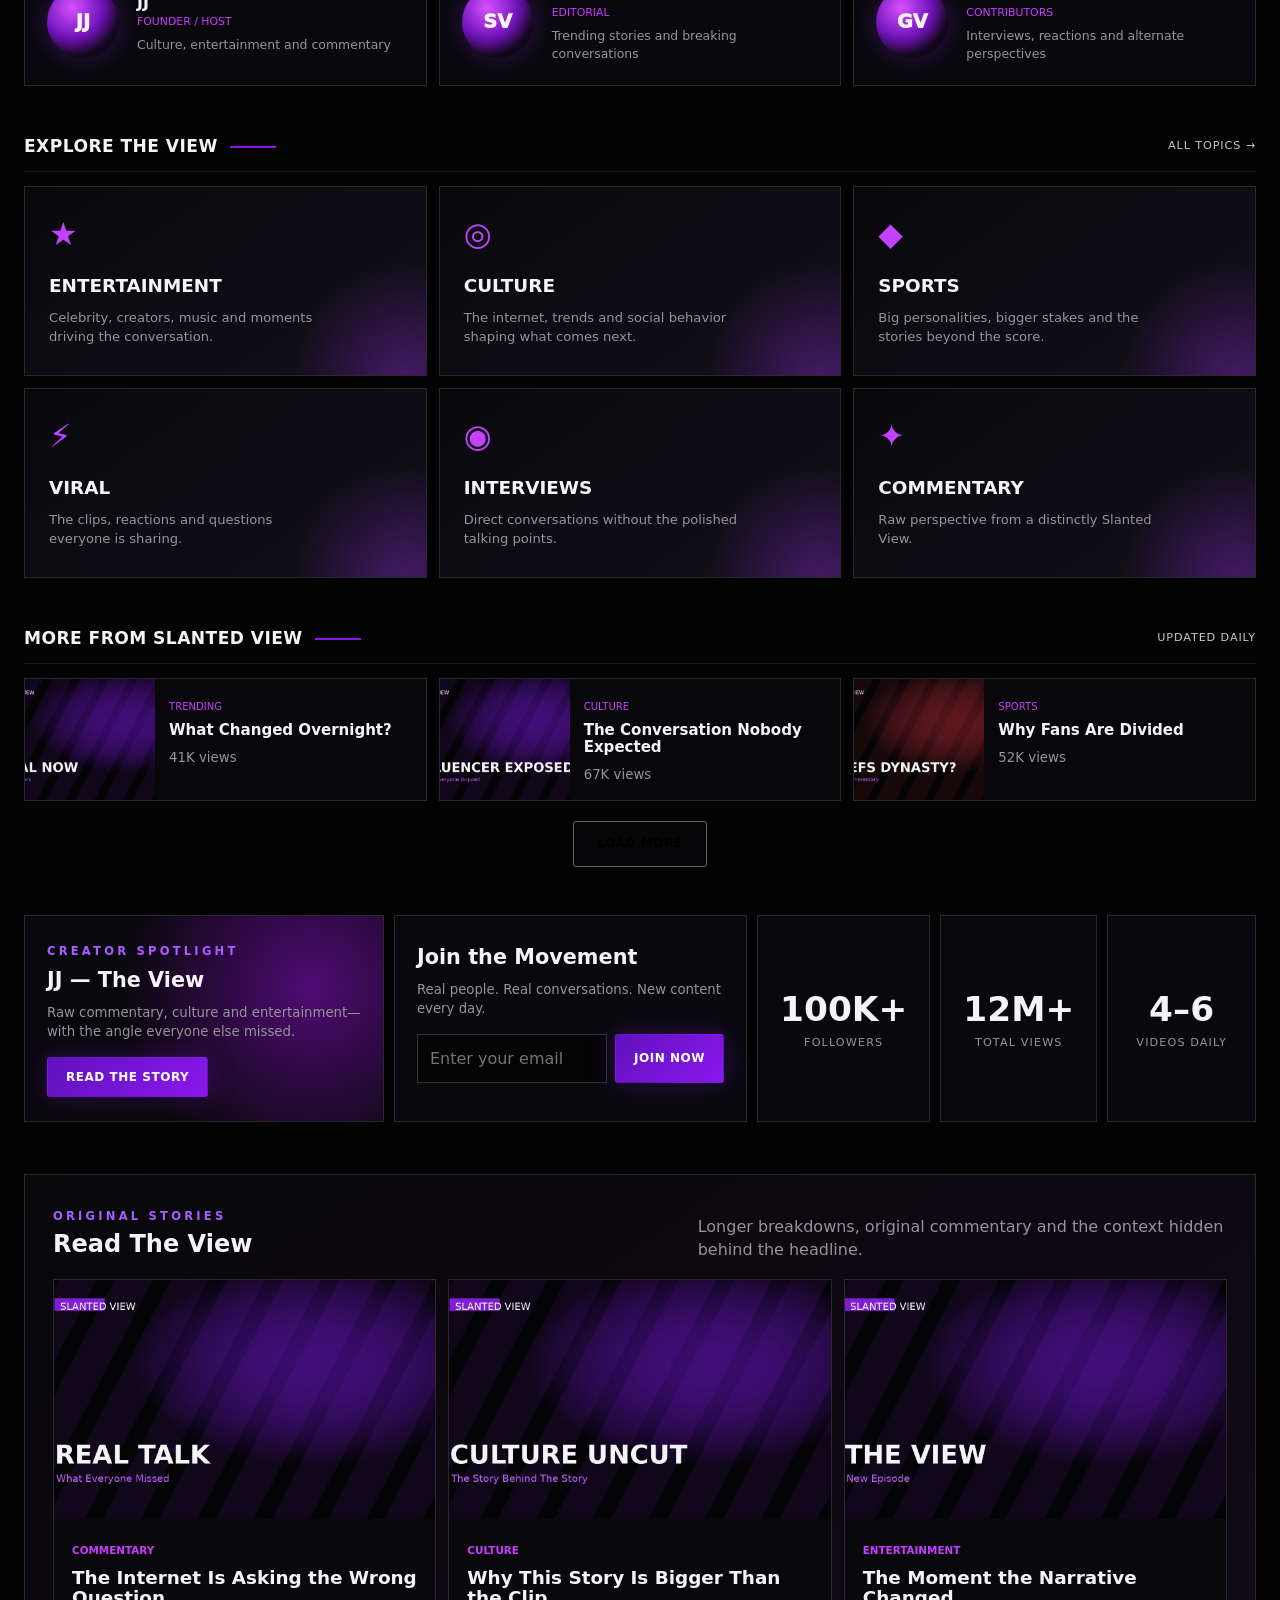
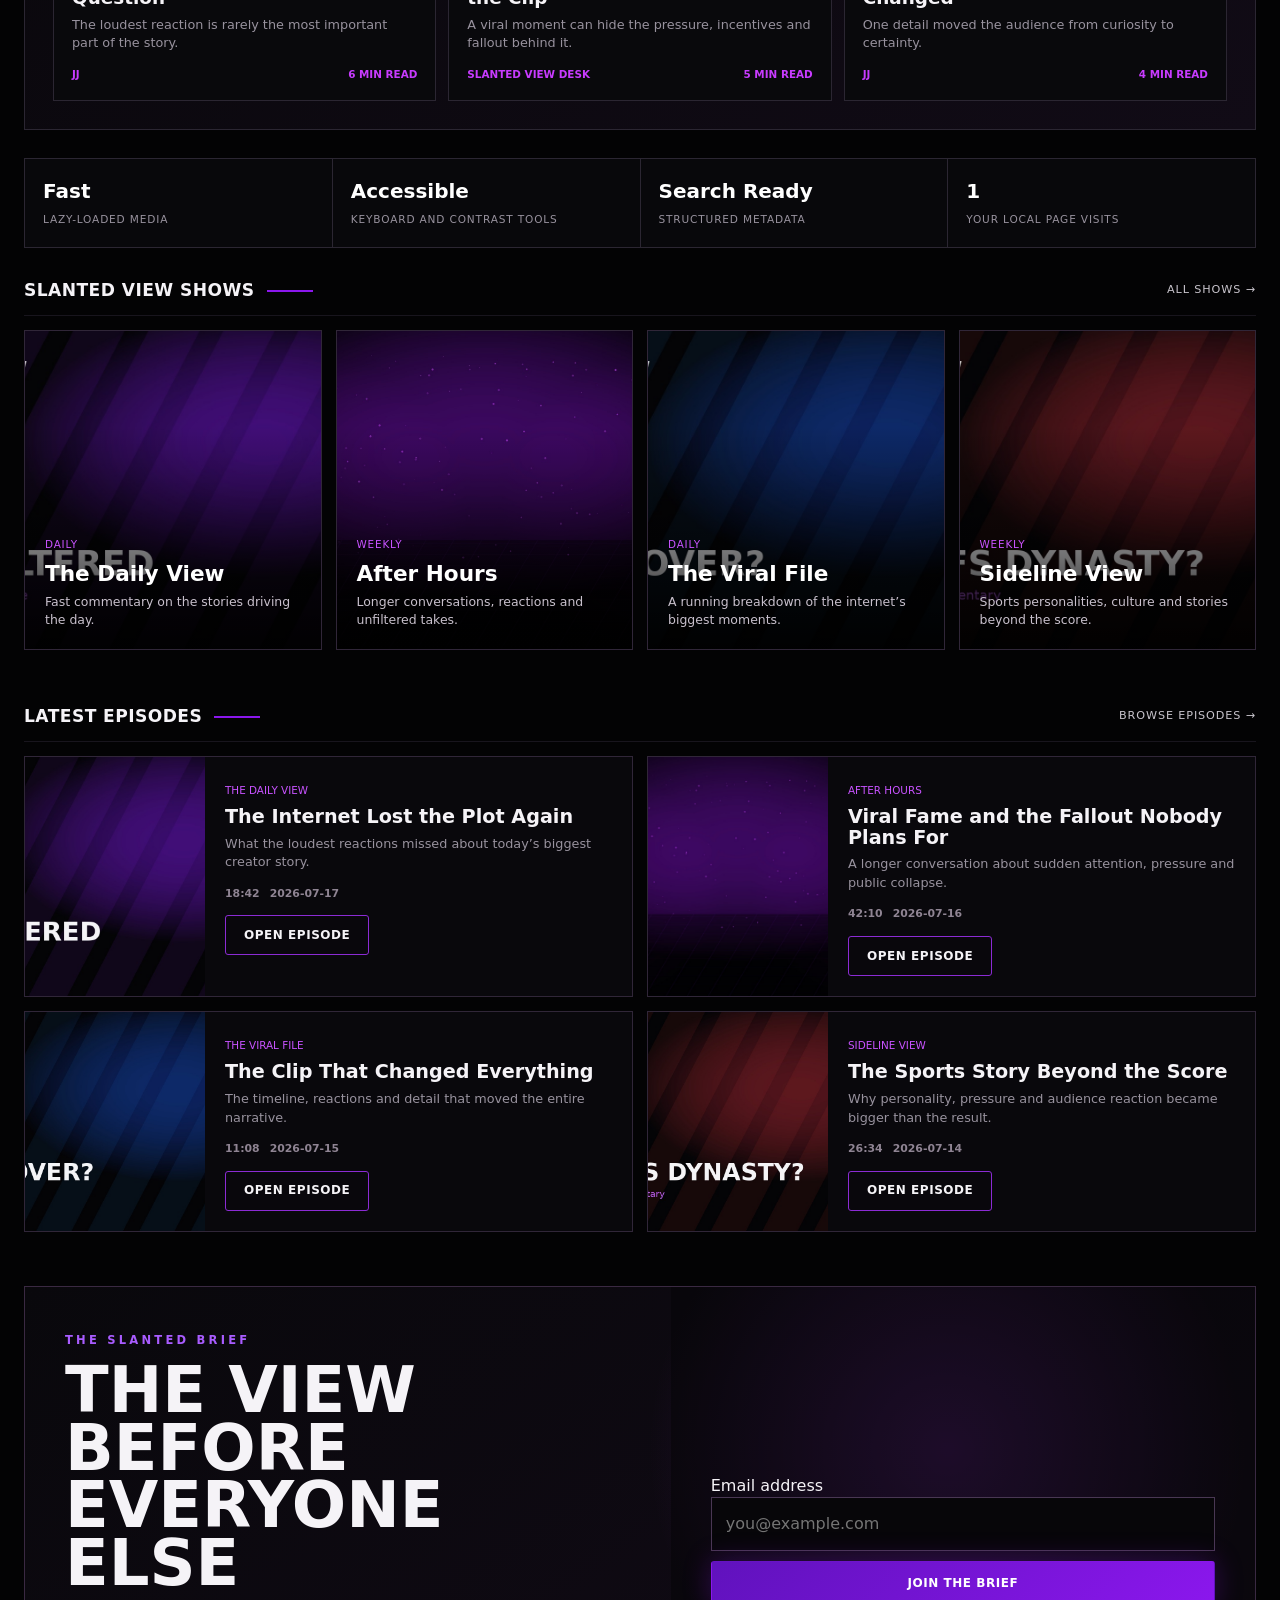
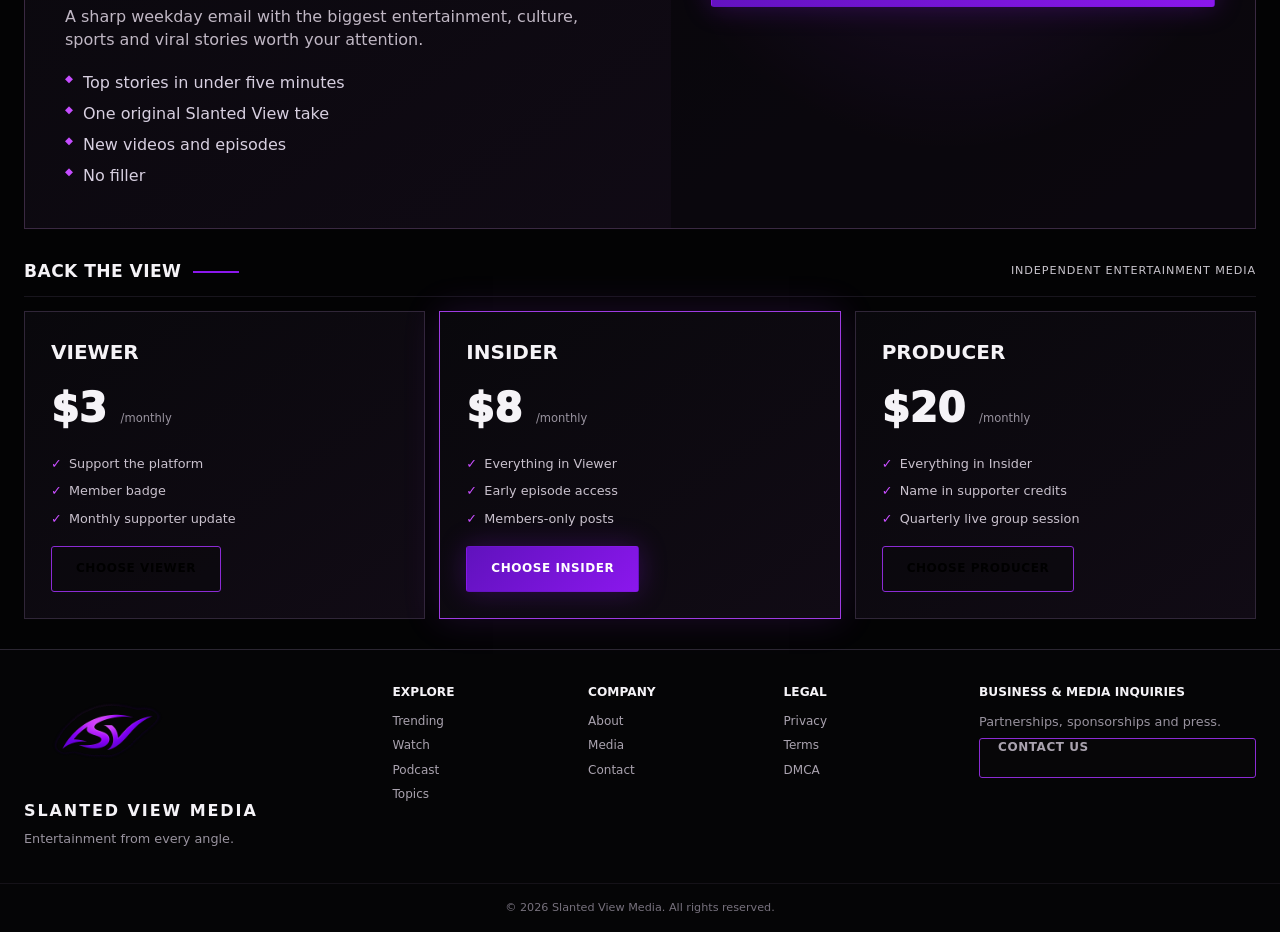
==== commit 45ea7048: "Add files via upload" ====
--- a/index.html
+++ b/index.html
@@ -22,6 +22,7 @@
   <link rel="stylesheet" href="packet4.css">
   <link rel="stylesheet" href="packet5.css">
   <link rel="stylesheet" href="packet6.css">
+  <link rel="stylesheet" href="packet7.css">
 </head>
 <body>
   <div class="site-loader" data-loader aria-hidden="true">
@@ -64,7 +65,7 @@
 
   <aside class="social-rail" aria-label="Social platforms"><a href="#" aria-label="TikTok">♪</a><a href="#" aria-label="YouTube">▶</a><a href="#" aria-label="Instagram">◎</a><a href="#" aria-label="X">𝕏</a><a href="#" aria-label="Facebook">f</a><span>Follow the movement</span></aside>
 
-  <div class="utility-bar"><div class="utility-links"><a href="creators.html">Creators</a><a href="topics.html">Topic Directory</a><a href="media-kit.html">Media Kit</a></div><div class="utility-actions"><button type="button" data-open-saved>Saved <span class="saved-count" data-saved-count>0</span></button></div></div>
+  <div class="utility-bar"><div class="utility-links"><a href="creators.html">Creators</a><a href="topics.html">Topic Directory</a><a href="shows.html">Shows</a><a href="newsletter.html">Newsletter</a><a href="media-kit.html">Media Kit</a><a href="support.html">Support</a></div><div class="utility-actions"><button type="button" data-open-saved>Saved <span class="saved-count" data-saved-count>0</span></button></div></div>
 <main id="main">
     <section class="hero" aria-labelledby="hero-title">
       <div class="hero-cinematic-bg" aria-hidden="true"></div>
@@ -222,6 +223,37 @@
       <div class="performance-metric"><strong data-local-pageviews>1</strong><span>Your local page visits</span></div>
     </section>
 
+  
+    <section class="show-strip section-shell reveal" id="shows">
+      <div class="section-title-row"><h2>Slanted View Shows</h2><a class="view-all" href="shows.html">All shows →</a></div>
+      <div class="show-grid" data-show-grid></div>
+    </section>
+
+    <section class="media-section section-shell reveal">
+      <div class="section-title-row"><h2>Latest Episodes</h2><a class="view-all" href="shows.html">Browse episodes →</a></div>
+      <div class="episode-grid" data-episode-grid></div>
+    </section>
+
+    <section class="newsletter-panel section-shell reveal">
+      <div class="newsletter-copy">
+        <span class="eyebrow">The Slanted Brief</span>
+        <h2>The View Before Everyone Else</h2>
+        <p>A sharp weekday email with the biggest entertainment, culture, sports and viral stories worth your attention.</p>
+        <ul class="newsletter-benefits"><li>Top stories in under five minutes</li><li>One original Slanted View take</li><li>New videos and episodes</li><li>No filler</li></ul>
+      </div>
+      <form class="newsletter-form" data-newsletter-form>
+        <label for="packet7-email">Email address</label>
+        <input id="packet7-email" name="email" type="email" required placeholder="you@example.com">
+        <button class="button button-primary" type="submit">Join The Brief</button>
+        <p class="newsletter-status" data-newsletter-status></p>
+      </form>
+    </section>
+
+    <section class="support-section section-shell reveal">
+      <div class="section-title-row"><h2>Back The View</h2><span class="view-all">Independent entertainment media</span></div>
+      <div class="support-grid" data-support-grid></div>
+    </section>
+
   </main>
 
   <footer id="media" class="site-footer">
@@ -276,5 +308,6 @@
 
   <script src="packet5.js" defer></script>
 <script src="packet6.js" defer></script>
+  <script src="packet7.js" defer></script>
 </body>
 </html>
--- a/packet7.css
+++ b/packet7.css
@@ -0,0 +1,57 @@
+
+/* Production Packet 7 — shows, episodes, newsletter and support */
+.show-strip,.newsletter-panel,.support-section{margin-block:30px}
+.show-grid{display:grid;grid-template-columns:repeat(4,1fr);gap:14px}
+.show-card{position:relative;min-height:320px;border:1px solid #302638;background:#09080c;overflow:hidden;color:white;text-decoration:none}
+.show-card img{width:100%;height:100%;object-fit:cover;transition:.35s ease}
+.show-card::after{content:"";position:absolute;inset:0;background:linear-gradient(transparent 30%,rgba(0,0,0,.92))}
+.show-card:hover img{transform:scale(1.04)}
+.show-card-copy{position:absolute;z-index:2;left:20px;right:20px;bottom:20px}
+.show-card-copy span{color:#c853ff;font-size:.65rem;text-transform:uppercase;letter-spacing:.08em}
+.show-card-copy h3{font-size:1.35rem;line-height:1.02;margin:8px 0}
+.show-card-copy p{color:#c8c0cc;font-size:.78rem}
+
+.episode-grid{display:grid;grid-template-columns:repeat(2,1fr);gap:14px}
+.episode-card{display:grid;grid-template-columns:180px 1fr;border:1px solid #302638;background:#09080c;overflow:hidden}
+.episode-card img{width:100%;height:100%;object-fit:cover;min-height:180px}
+.episode-copy{padding:20px}
+.episode-copy span{color:#c853ff;text-transform:uppercase;font-size:.65rem}
+.episode-copy h3{font-size:1.2rem;line-height:1.08;margin:7px 0}
+.episode-copy p{color:var(--muted);font-size:.8rem}
+.episode-meta{display:flex;gap:10px;color:#8f8493;font-size:.68rem;margin:14px 0}
+.episode-actions{display:flex;gap:8px;flex-wrap:wrap}
+
+.newsletter-panel{
+  display:grid;grid-template-columns:1.05fr .95fr;border:1px solid #3a2942;
+  background:radial-gradient(circle at 75% 30%,rgba(178,55,255,.26),transparent 30%),linear-gradient(145deg,#09080c,#130b18)
+}
+.newsletter-copy{padding:40px}
+.newsletter-copy h2{font-size:clamp(2.4rem,5vw,5.6rem);line-height:.9;text-transform:uppercase;margin:12px 0}
+.newsletter-copy p{color:#c0b7c4;max-width:52ch}
+.newsletter-benefits{display:grid;gap:8px;margin-top:20px}
+.newsletter-benefits li{padding-left:18px;position:relative;color:#d7cfe0}
+.newsletter-benefits li::before{content:"◆";position:absolute;left:0;color:#c54dff;font-size:.65rem}
+.newsletter-form{display:flex;flex-direction:column;justify-content:center;padding:40px;background:rgba(5,4,7,.52)}
+.newsletter-form input{padding:14px;background:#070609;border:1px solid #493753;color:white;margin-bottom:10px}
+.newsletter-status{min-height:24px;color:#c957ff;font-size:.78rem;margin-top:10px}
+
+.support-grid{display:grid;grid-template-columns:repeat(3,1fr);gap:14px}
+.support-card{padding:26px;border:1px solid #302638;background:linear-gradient(145deg,#09080c,#110b15)}
+.support-card.featured{border-color:#9e3be2;box-shadow:0 0 35px rgba(162,53,234,.16)}
+.support-card h3{text-transform:uppercase;font-size:1.25rem}
+.support-price{font-size:2.5rem;font-weight:950;margin:12px 0}.support-price span{font-size:.72rem;color:var(--muted);font-weight:500}
+.support-card ul{display:grid;gap:9px;margin:18px 0}
+.support-card li{color:#c9c1cd;font-size:.8rem;padding-left:18px;position:relative}.support-card li::before{content:"✓";position:absolute;left:0;color:#c84eff}
+
+.episode-hero{width:min(1200px,92vw);margin:30px auto;display:grid;grid-template-columns:1.15fr .85fr;border:1px solid #38283f;background:#09080c}
+.episode-hero img{width:100%;height:100%;object-fit:cover;min-height:440px}
+.episode-hero-copy{padding:36px;display:flex;flex-direction:column;justify-content:center}
+.episode-hero-copy h1{font-size:clamp(2.5rem,6vw,5.7rem);line-height:.9;text-transform:uppercase;margin:12px 0}
+.episode-hero-copy p{color:var(--muted)}
+.episode-player{margin-top:22px;padding:18px;border:1px solid #3c2e43;background:#070609}
+.episode-player button{width:54px;height:54px;border-radius:50%;border:1px solid #d06cff;background:#23102f;color:white;font-size:1.2rem}
+.player-line{height:4px;background:#2f2633;margin:16px 0;position:relative}.player-line::after{content:"";position:absolute;left:0;top:0;bottom:0;width:26%;background:#bd42ff}
+.player-meta{display:flex;justify-content:space-between;color:#8e8392;font-size:.68rem}
+
+@media(max-width:1000px){.show-grid{grid-template-columns:repeat(2,1fr)}.episode-grid{grid-template-columns:1fr}.newsletter-panel,.episode-hero{grid-template-columns:1fr}.support-grid{grid-template-columns:1fr 1fr}}
+@media(max-width:650px){.show-grid,.support-grid{grid-template-columns:1fr}.episode-card{grid-template-columns:1fr}.episode-card img{aspect-ratio:16/9}.newsletter-copy,.newsletter-form,.episode-hero-copy{padding:24px}.episode-hero img{min-height:260px}}
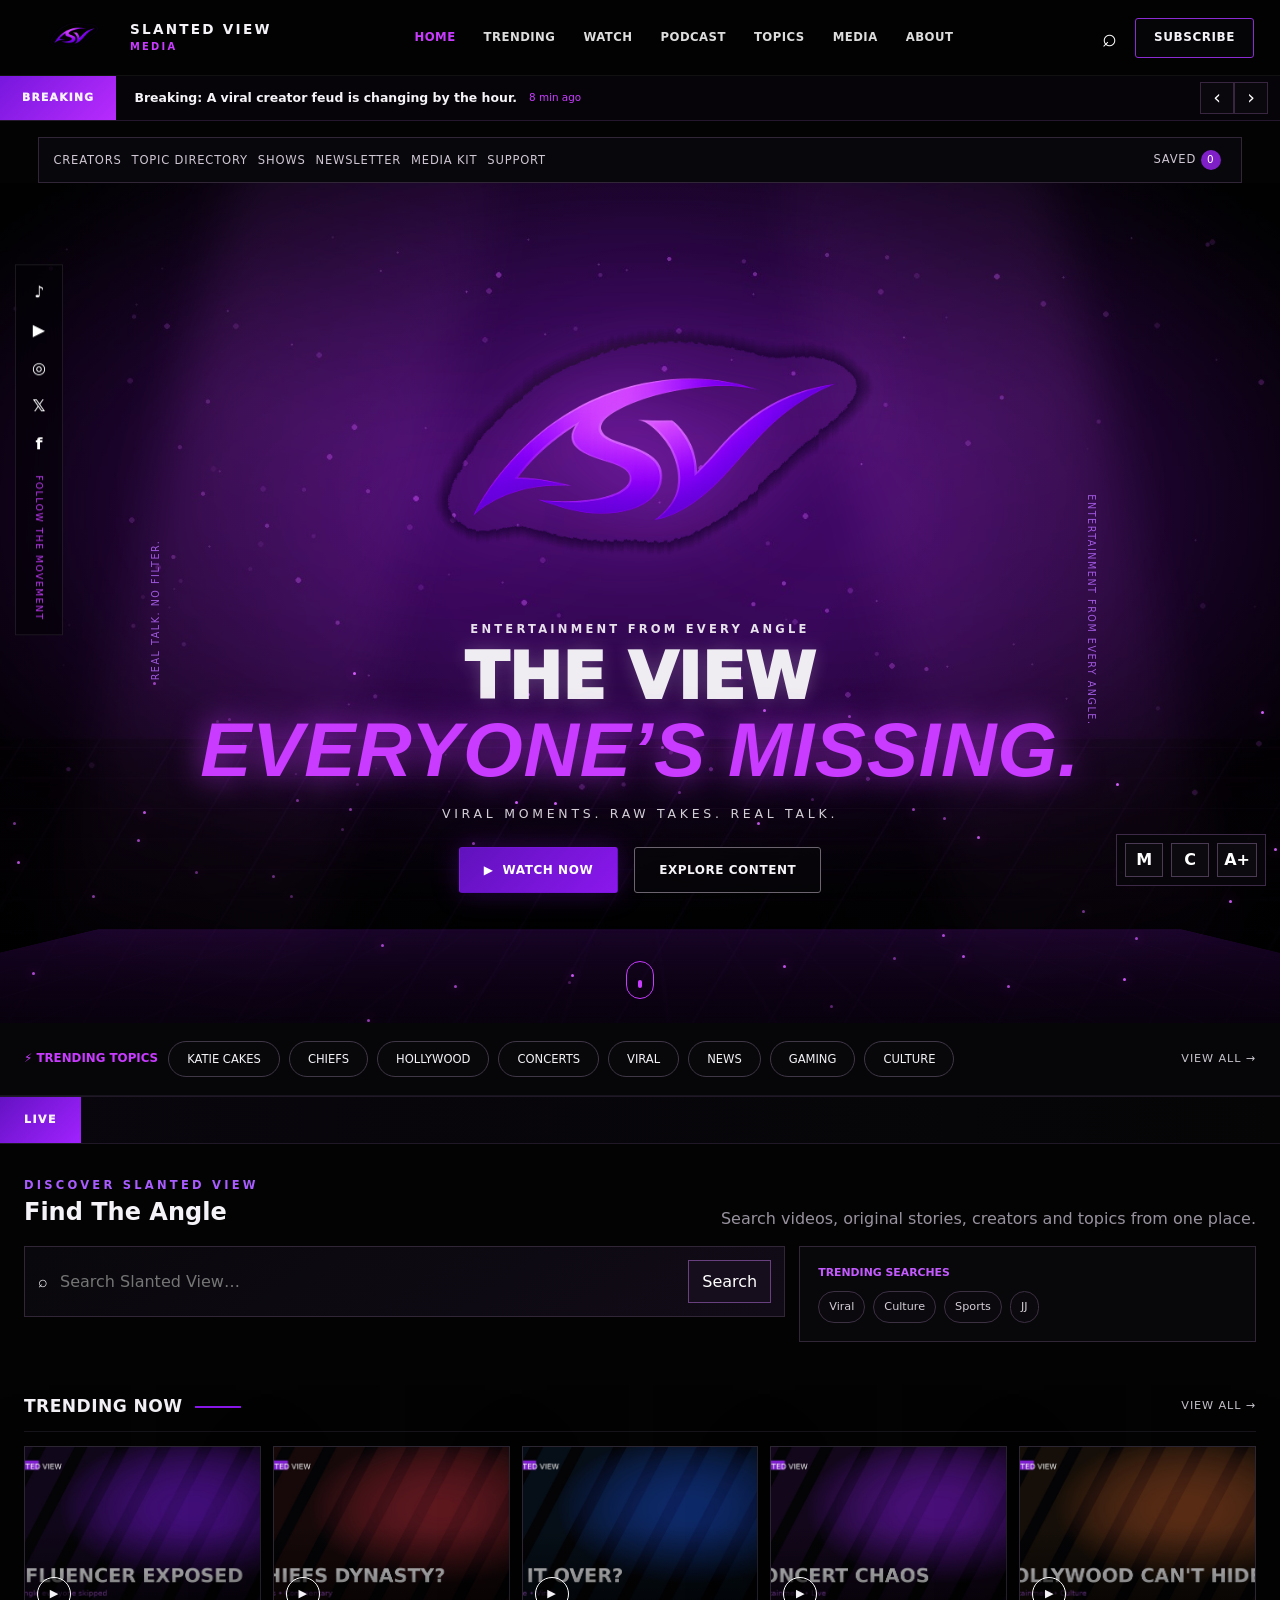
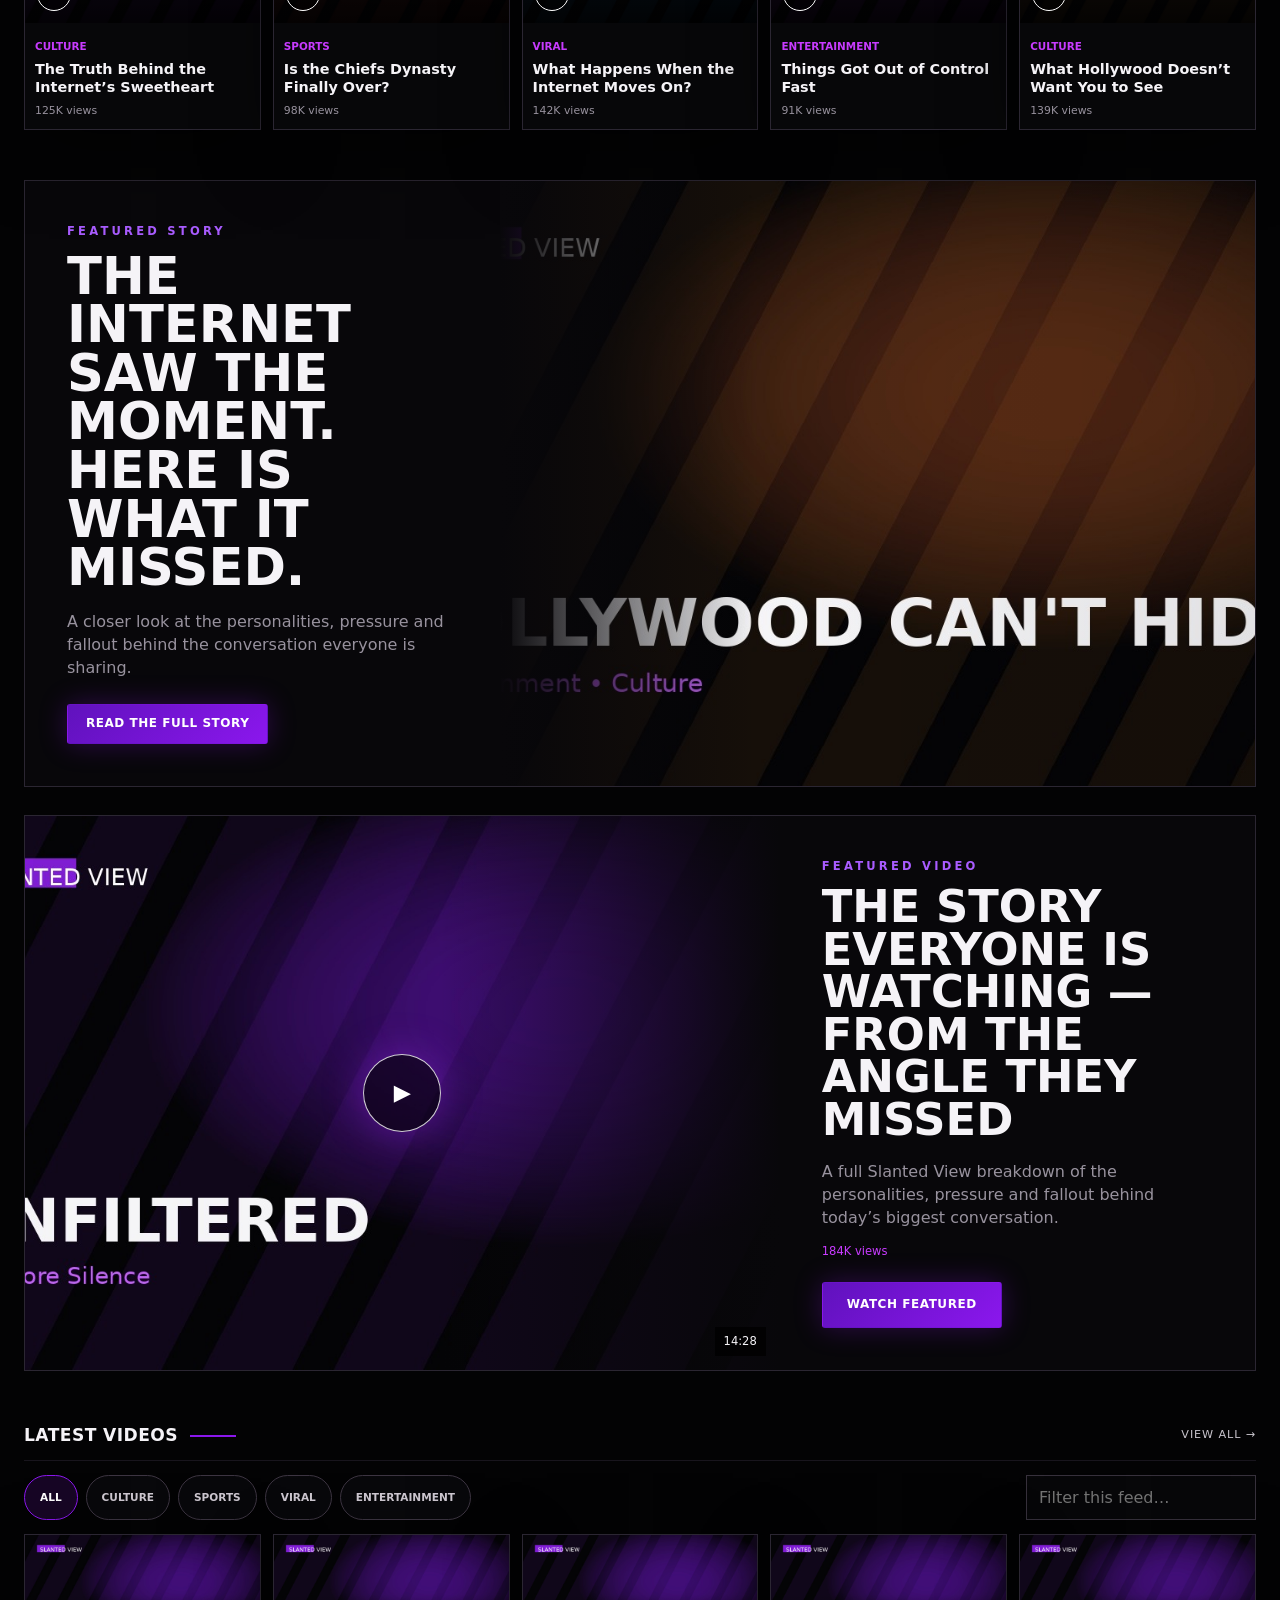
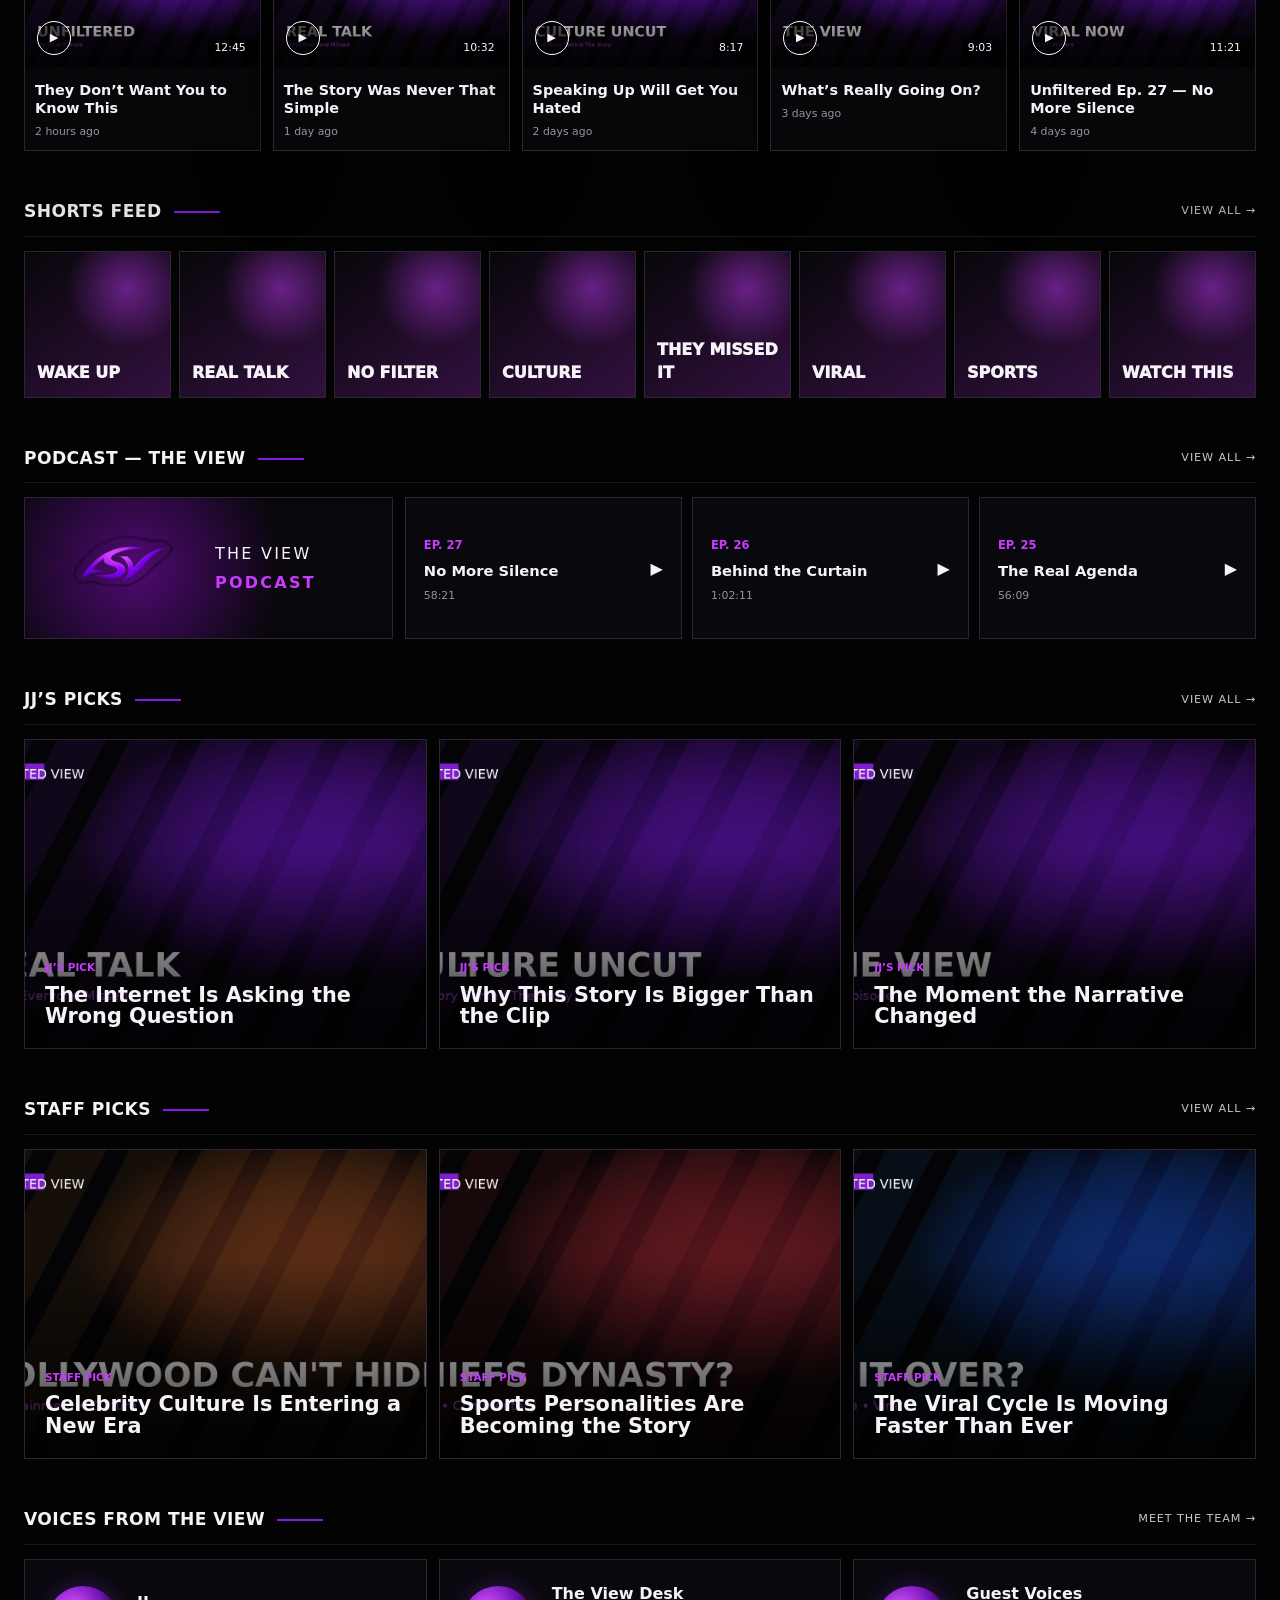
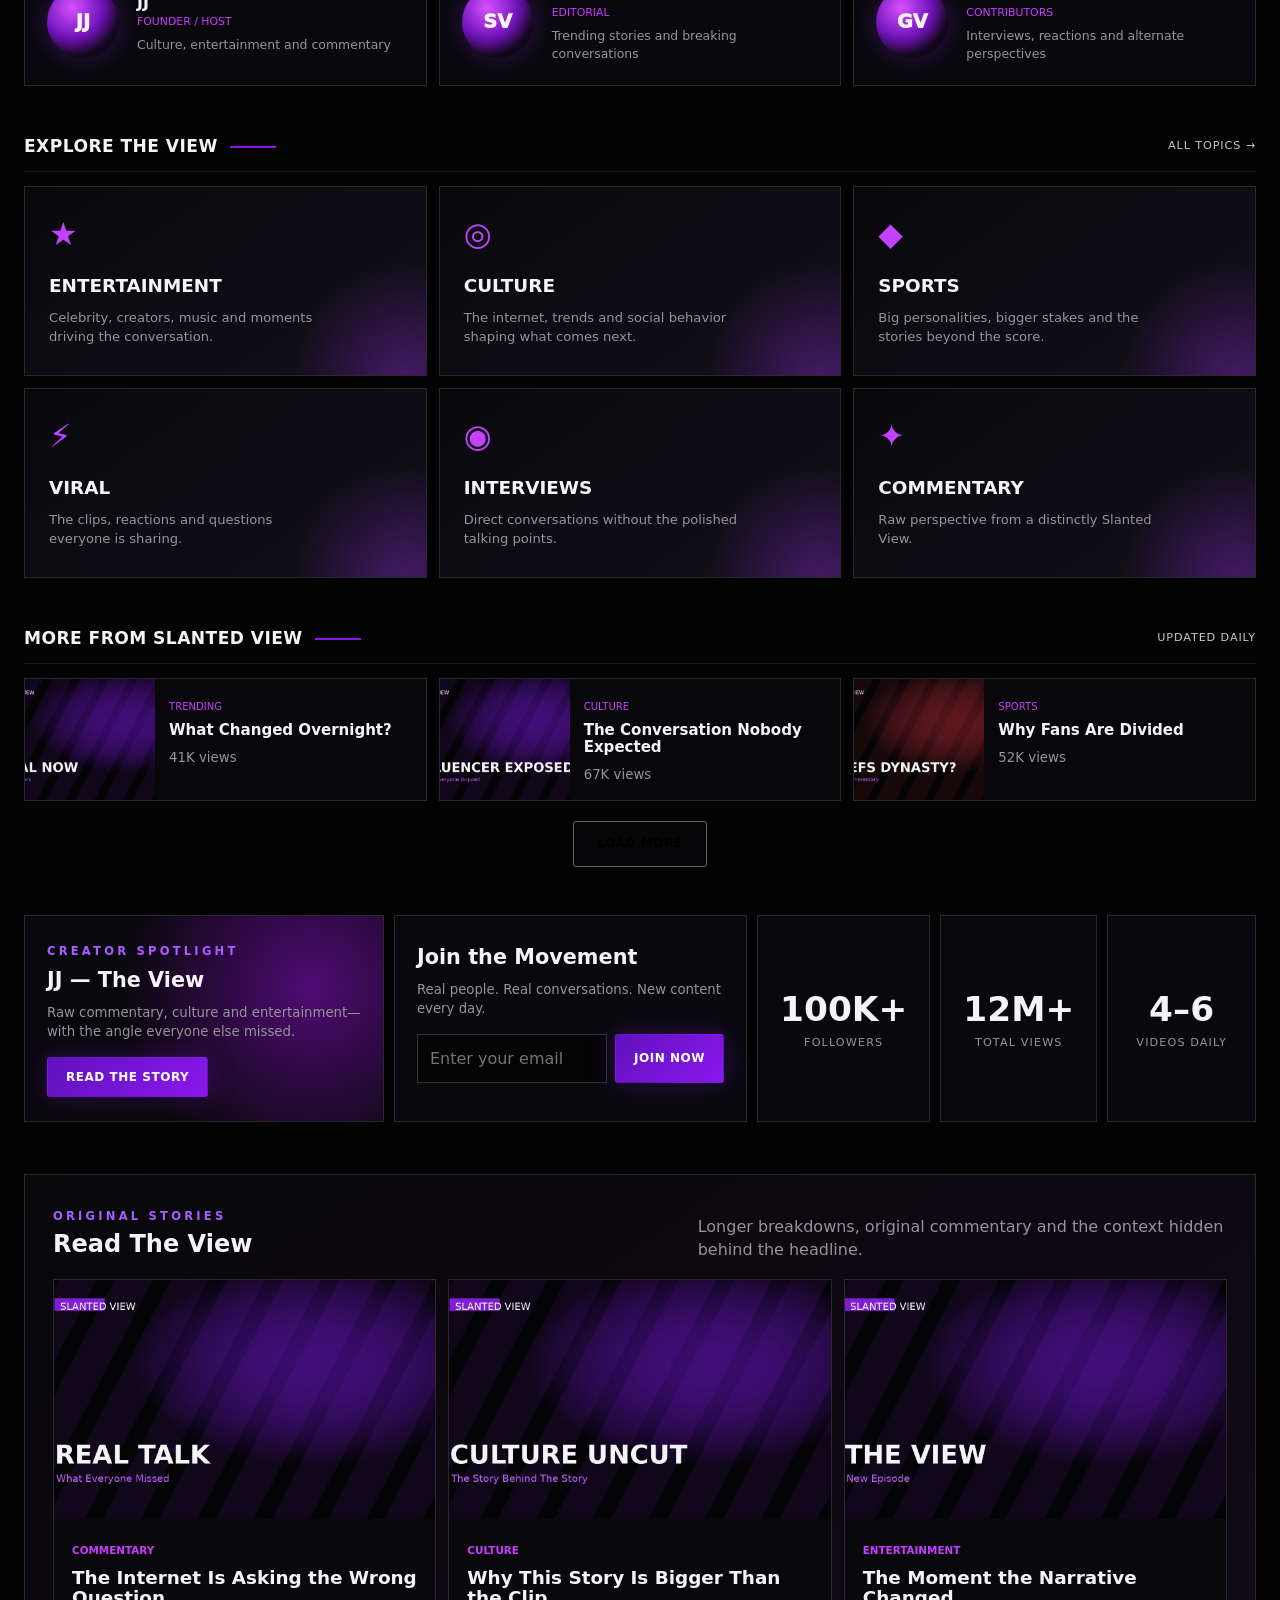
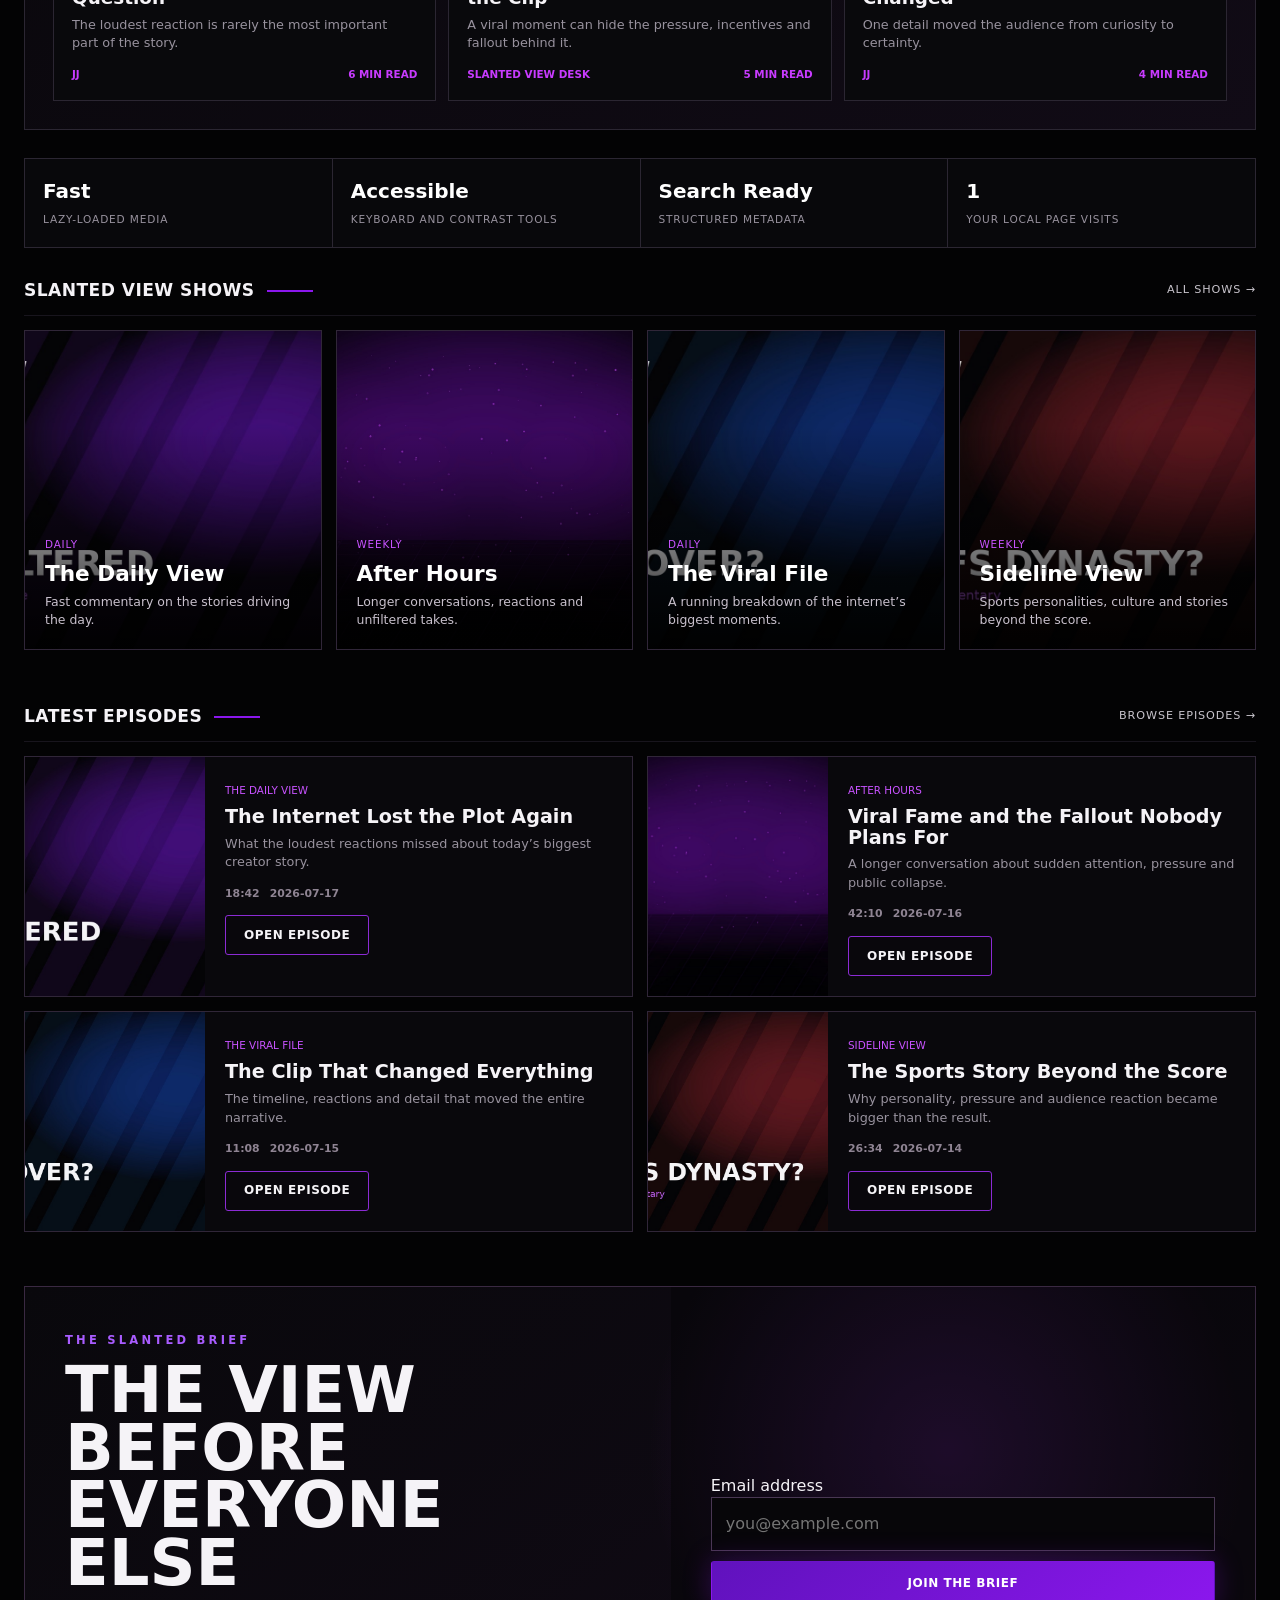
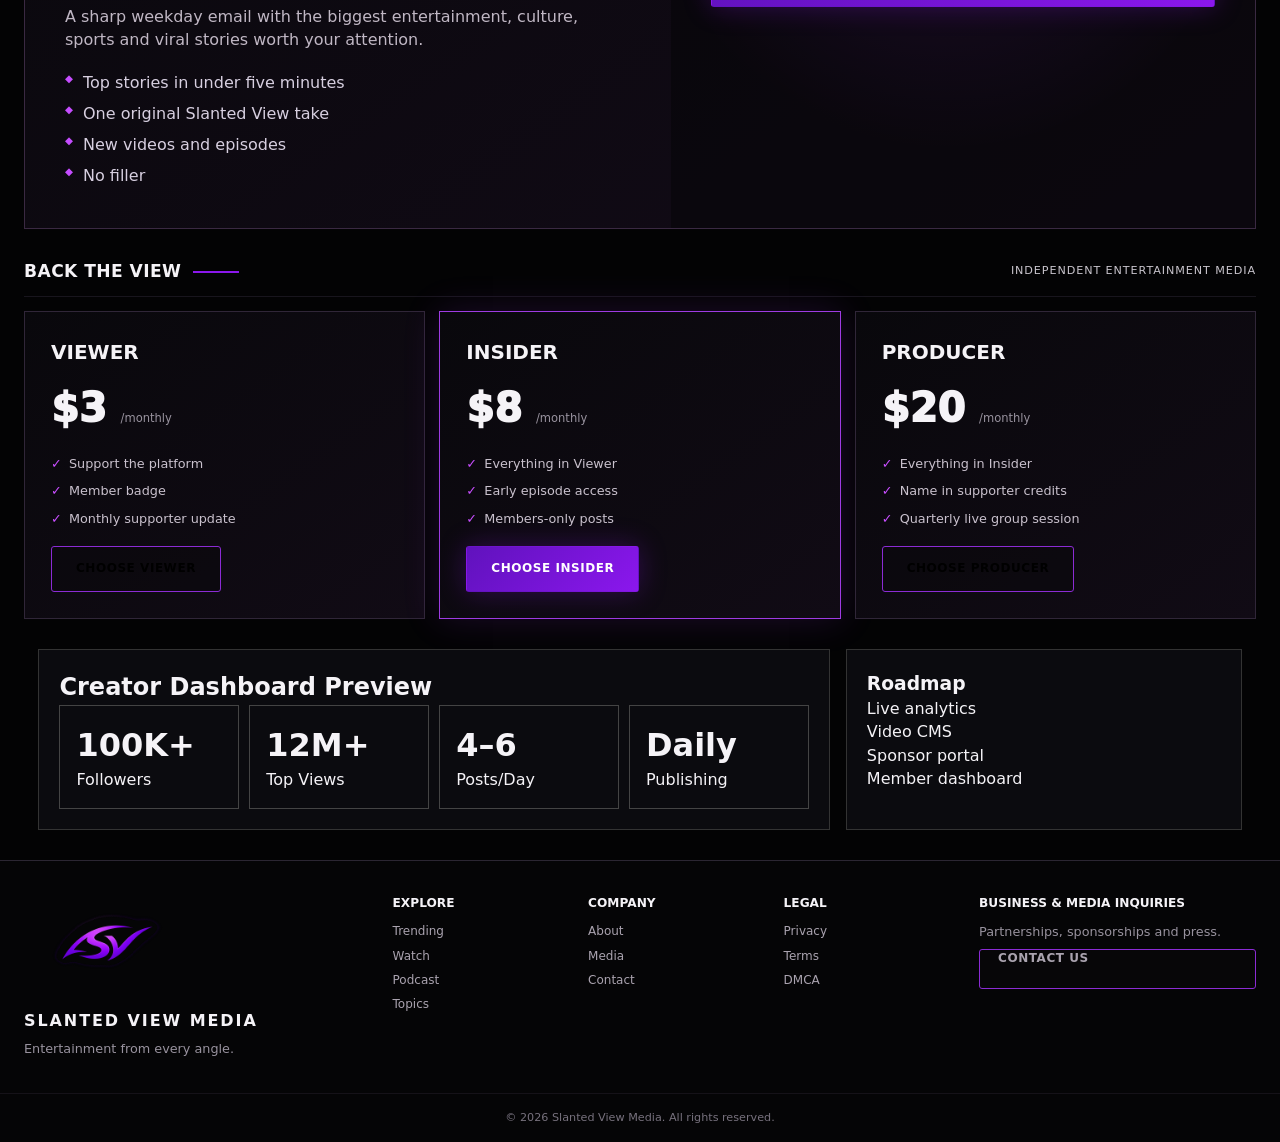
==== commit dacbff24: "Add files via upload" ====
--- a/index.html
+++ b/index.html
@@ -23,6 +23,7 @@
   <link rel="stylesheet" href="packet5.css">
   <link rel="stylesheet" href="packet6.css">
   <link rel="stylesheet" href="packet7.css">
+  <link rel="stylesheet" href="packet8.css">
 </head>
 <body>
   <div class="site-loader" data-loader aria-hidden="true">
@@ -309,5 +310,6 @@
   <script src="packet5.js" defer></script>
 <script src="packet6.js" defer></script>
   <script src="packet7.js" defer></script>
+  <script src="packet8.js" defer></script>
 </body>
 </html>
--- a/packet8.css
+++ b/packet8.css
@@ -0,0 +1 @@
+.live-dashboard{display:grid;grid-template-columns:2fr 1fr;gap:16px;margin:30px auto;width:min(1500px,94vw)}.dashboard-panel{border:1px solid #333;background:#0b0b0f;padding:20px}.analytics-grid{display:grid;grid-template-columns:repeat(4,1fr);gap:10px}.metric{padding:16px;border:1px solid #444}.metric strong{display:block;font-size:2rem}@media(max-width:800px){.live-dashboard,.analytics-grid{grid-template-columns:1fr}}
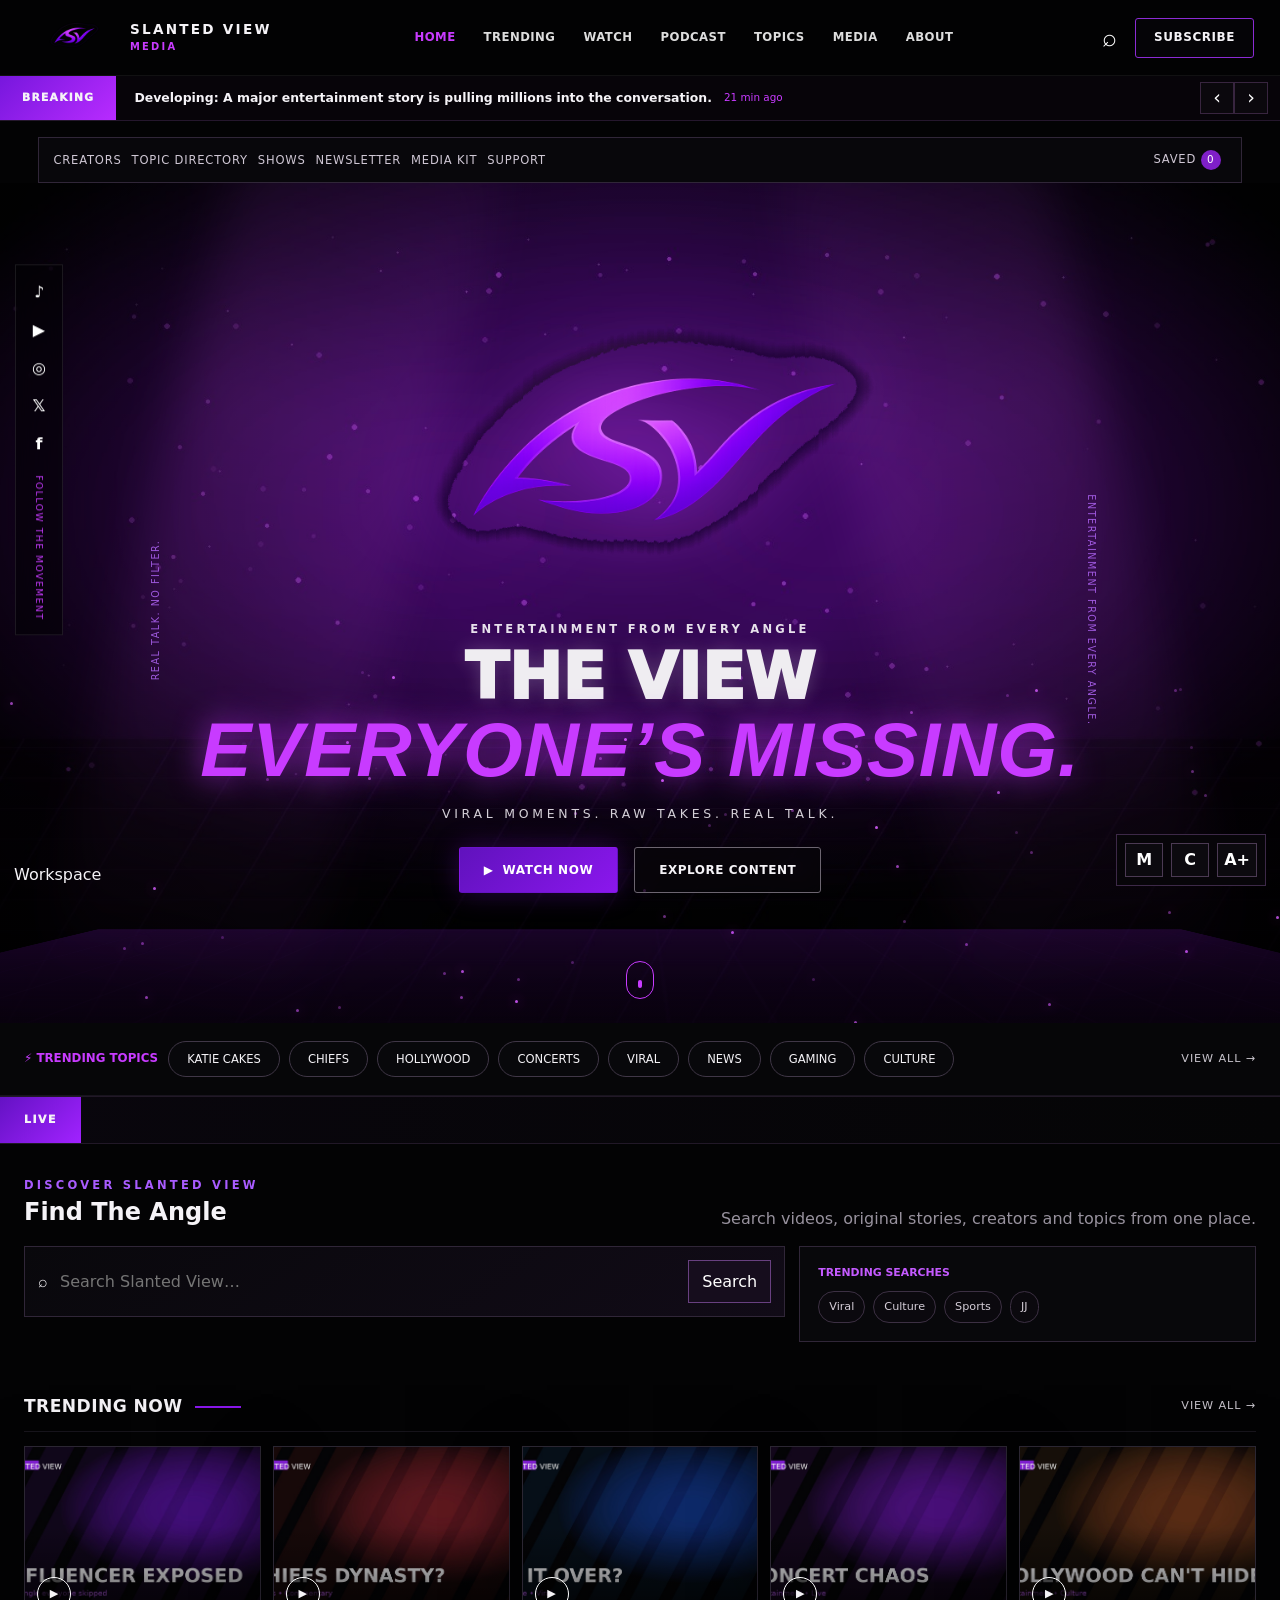
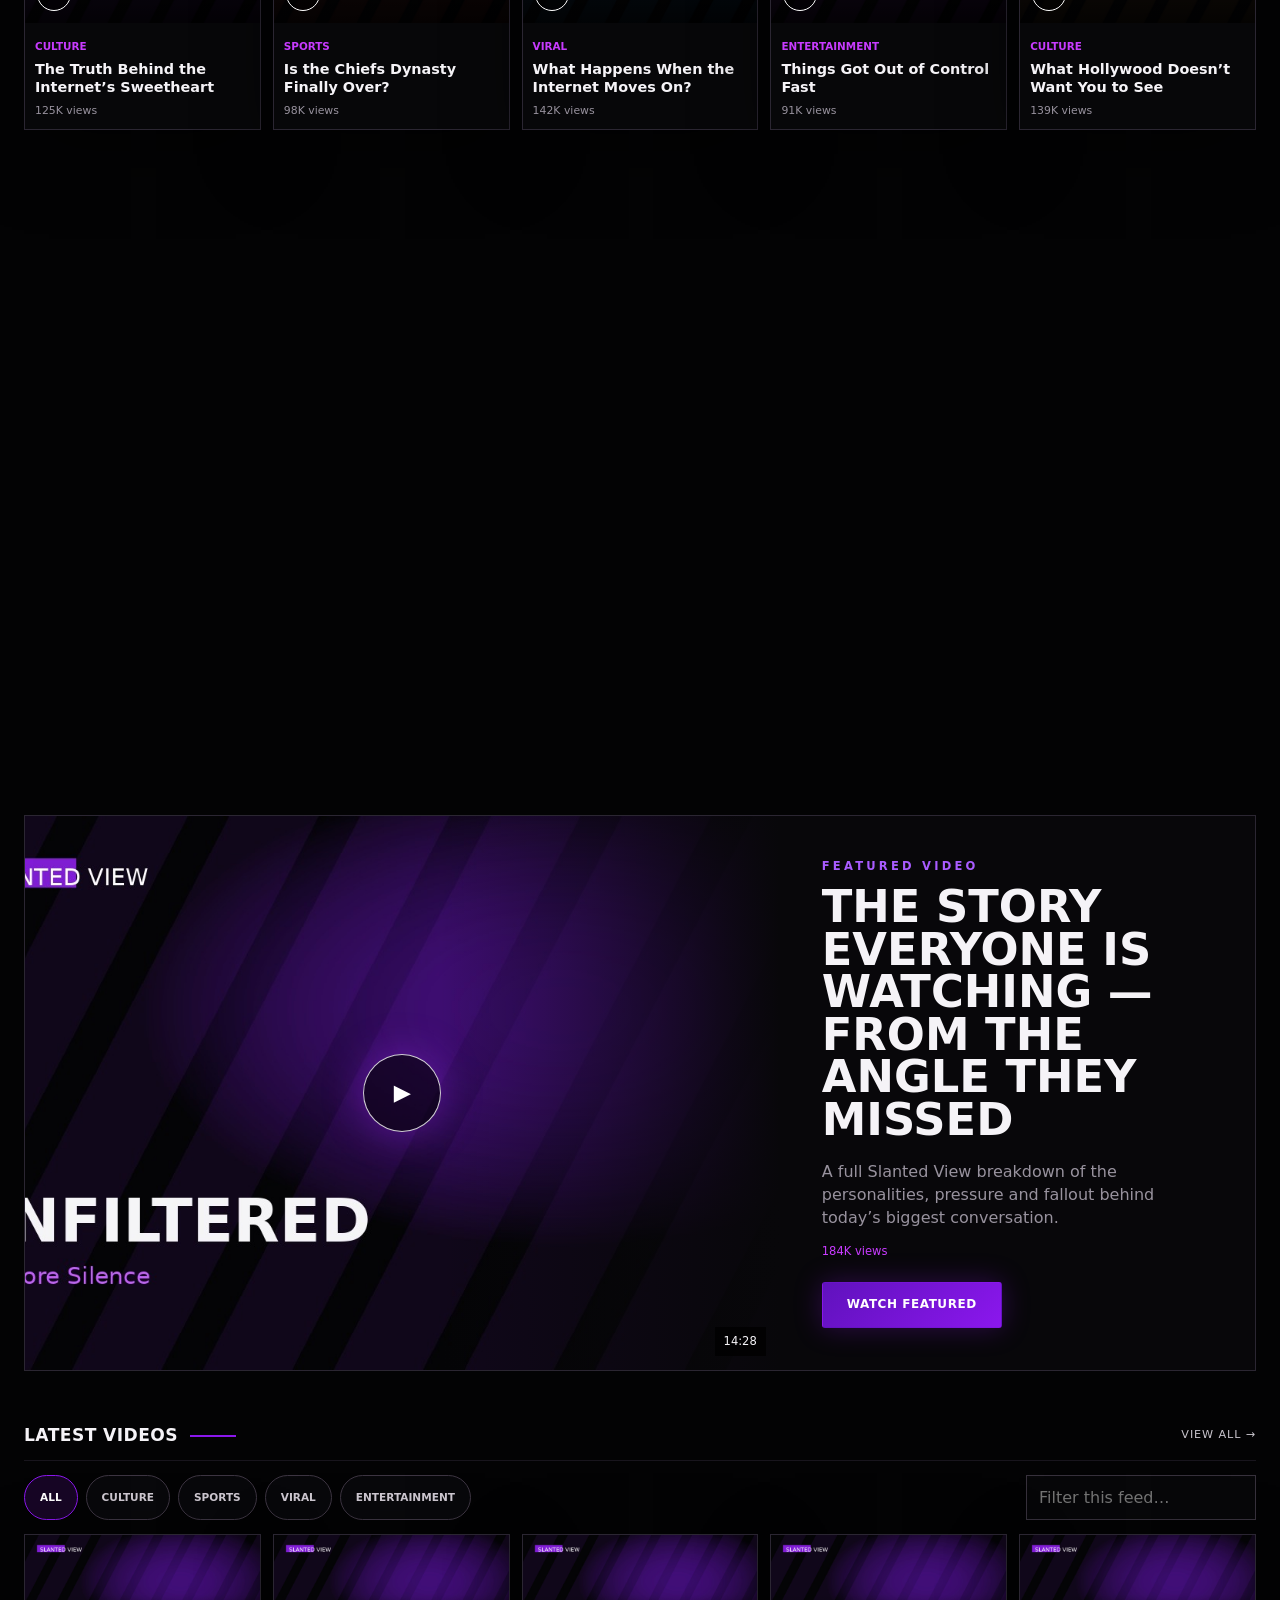
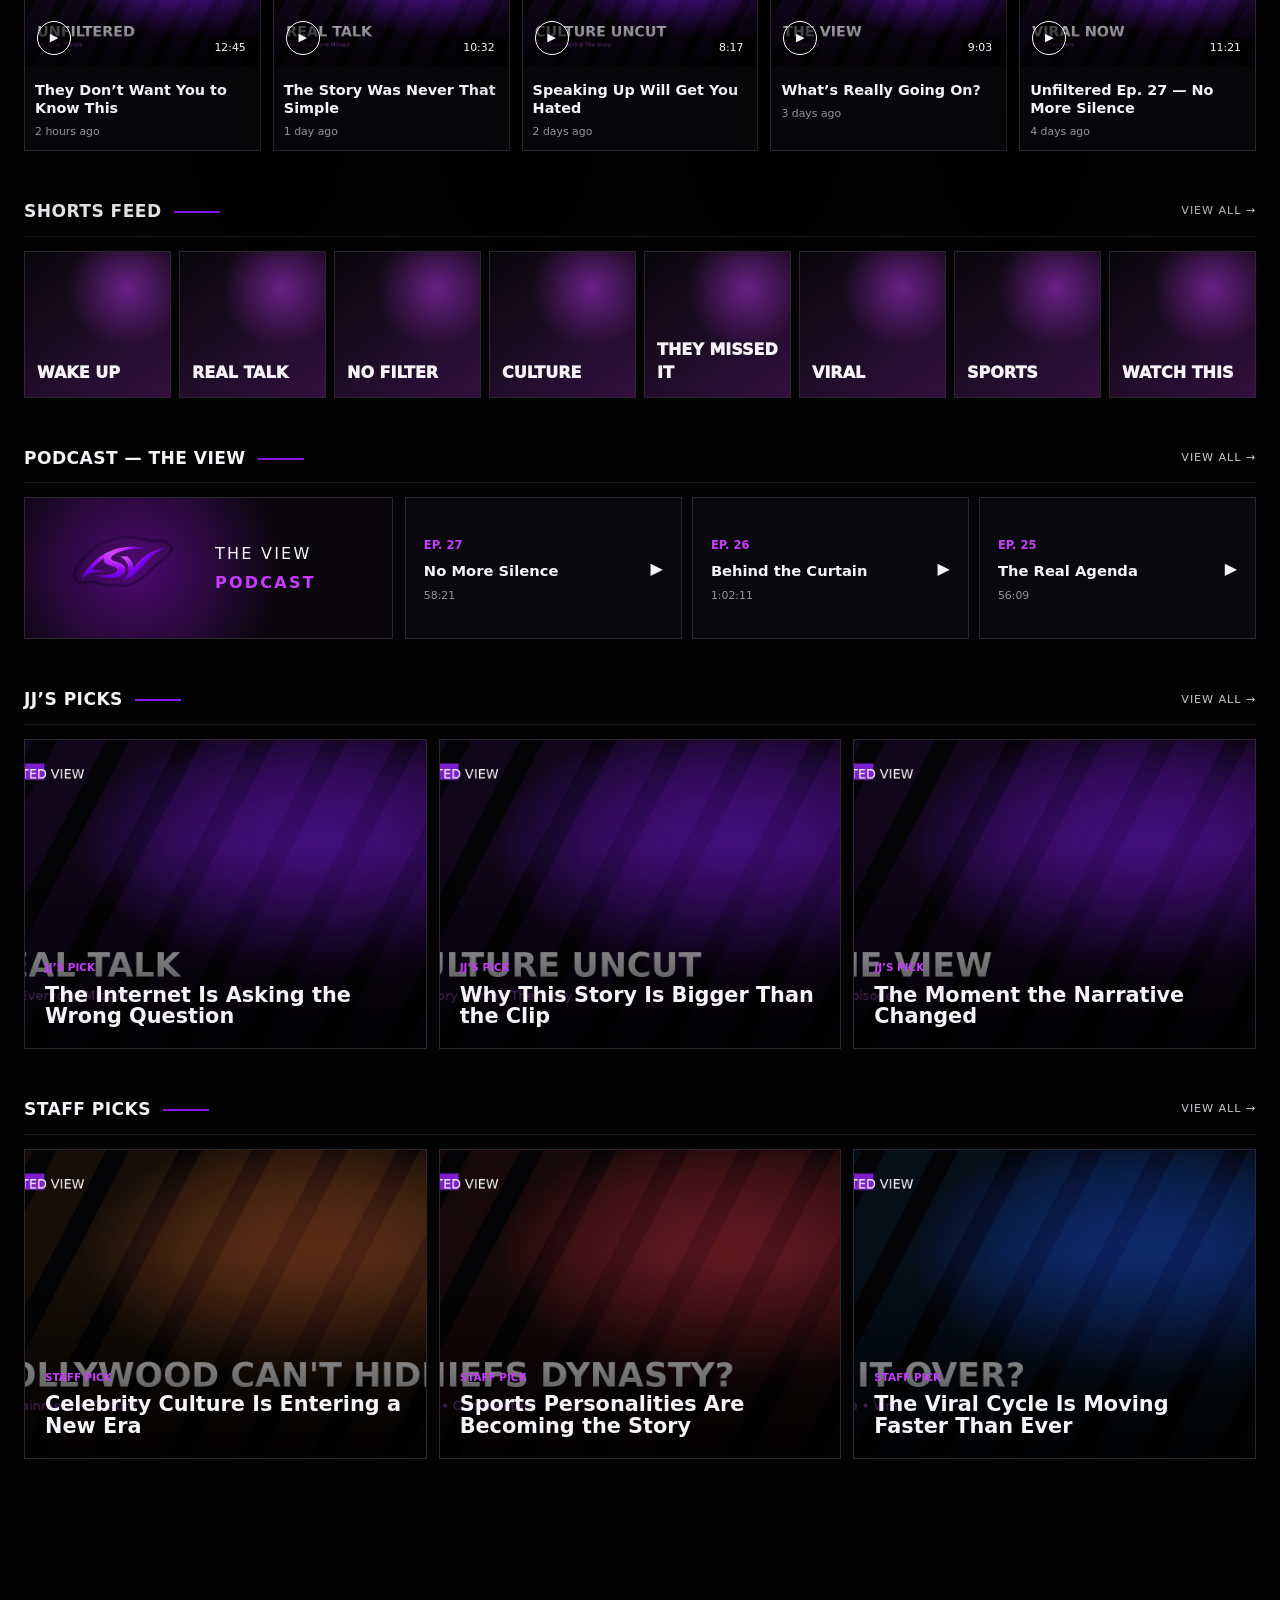
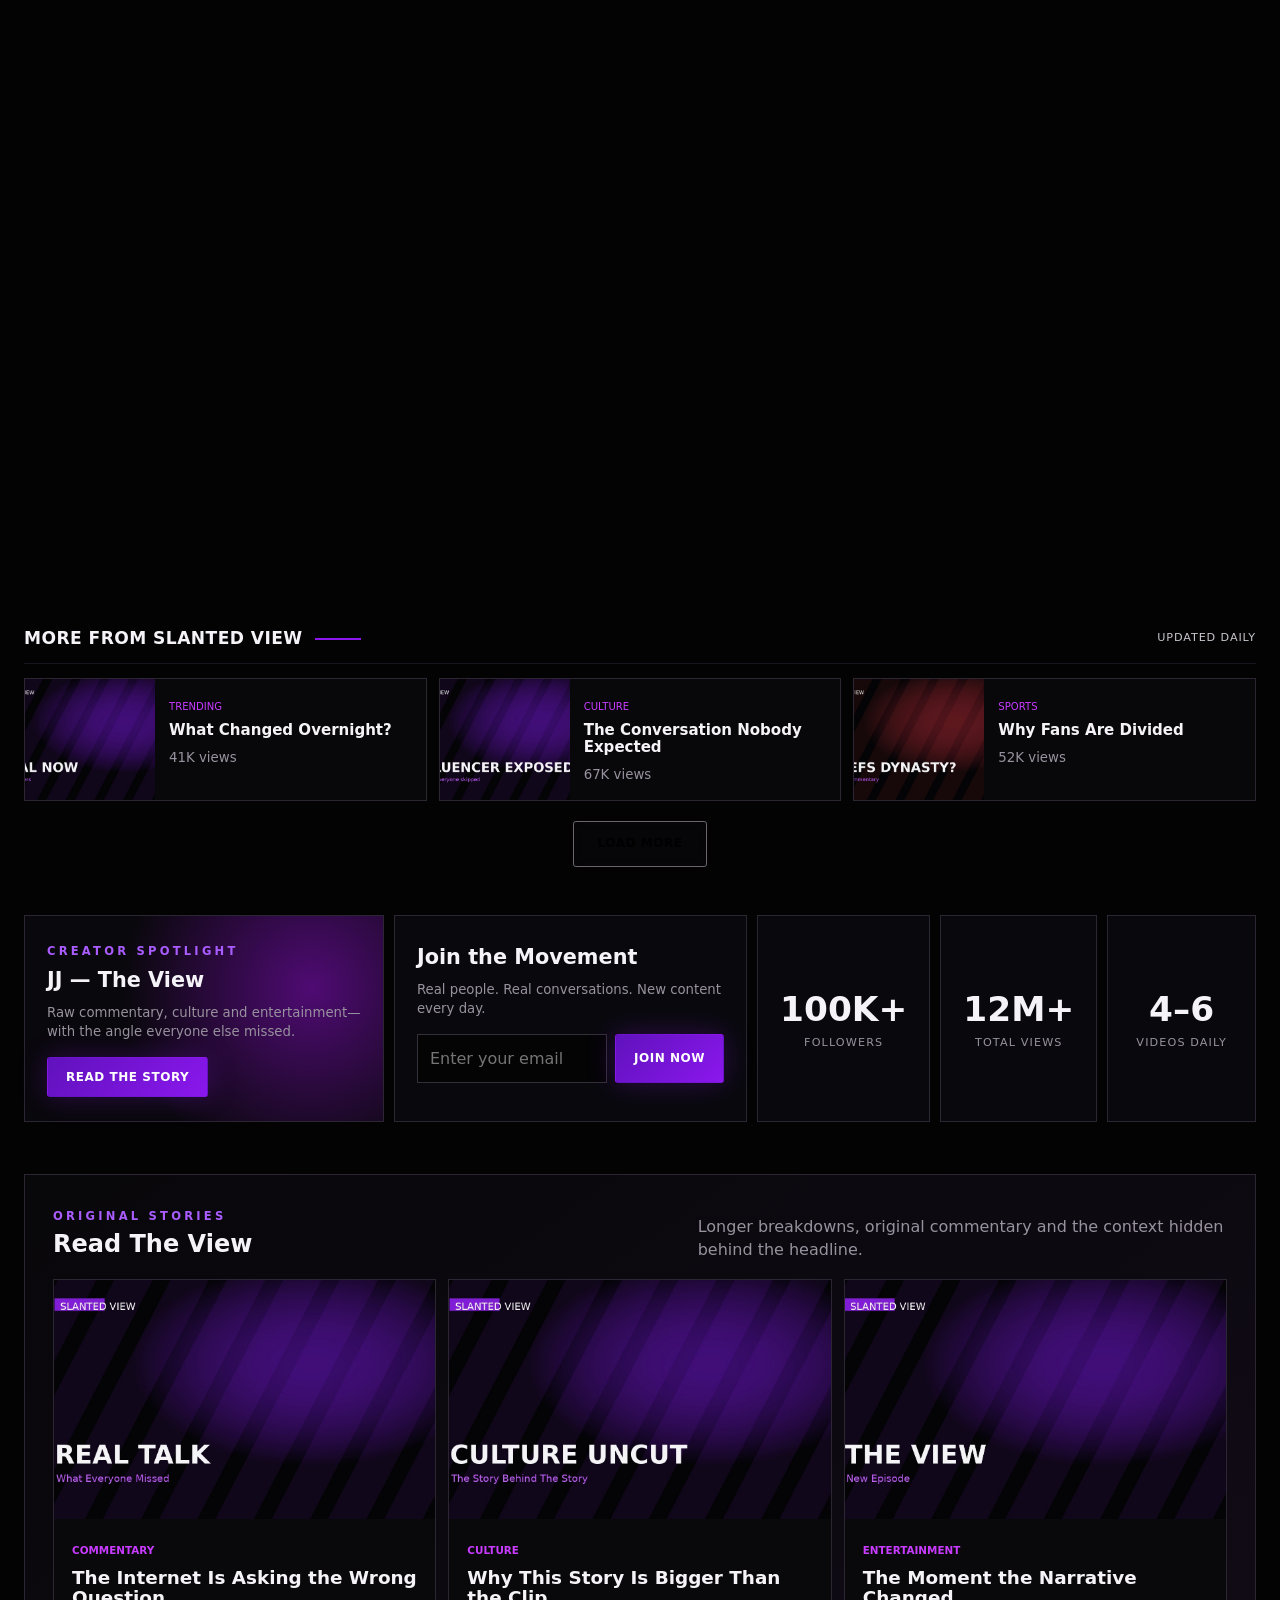
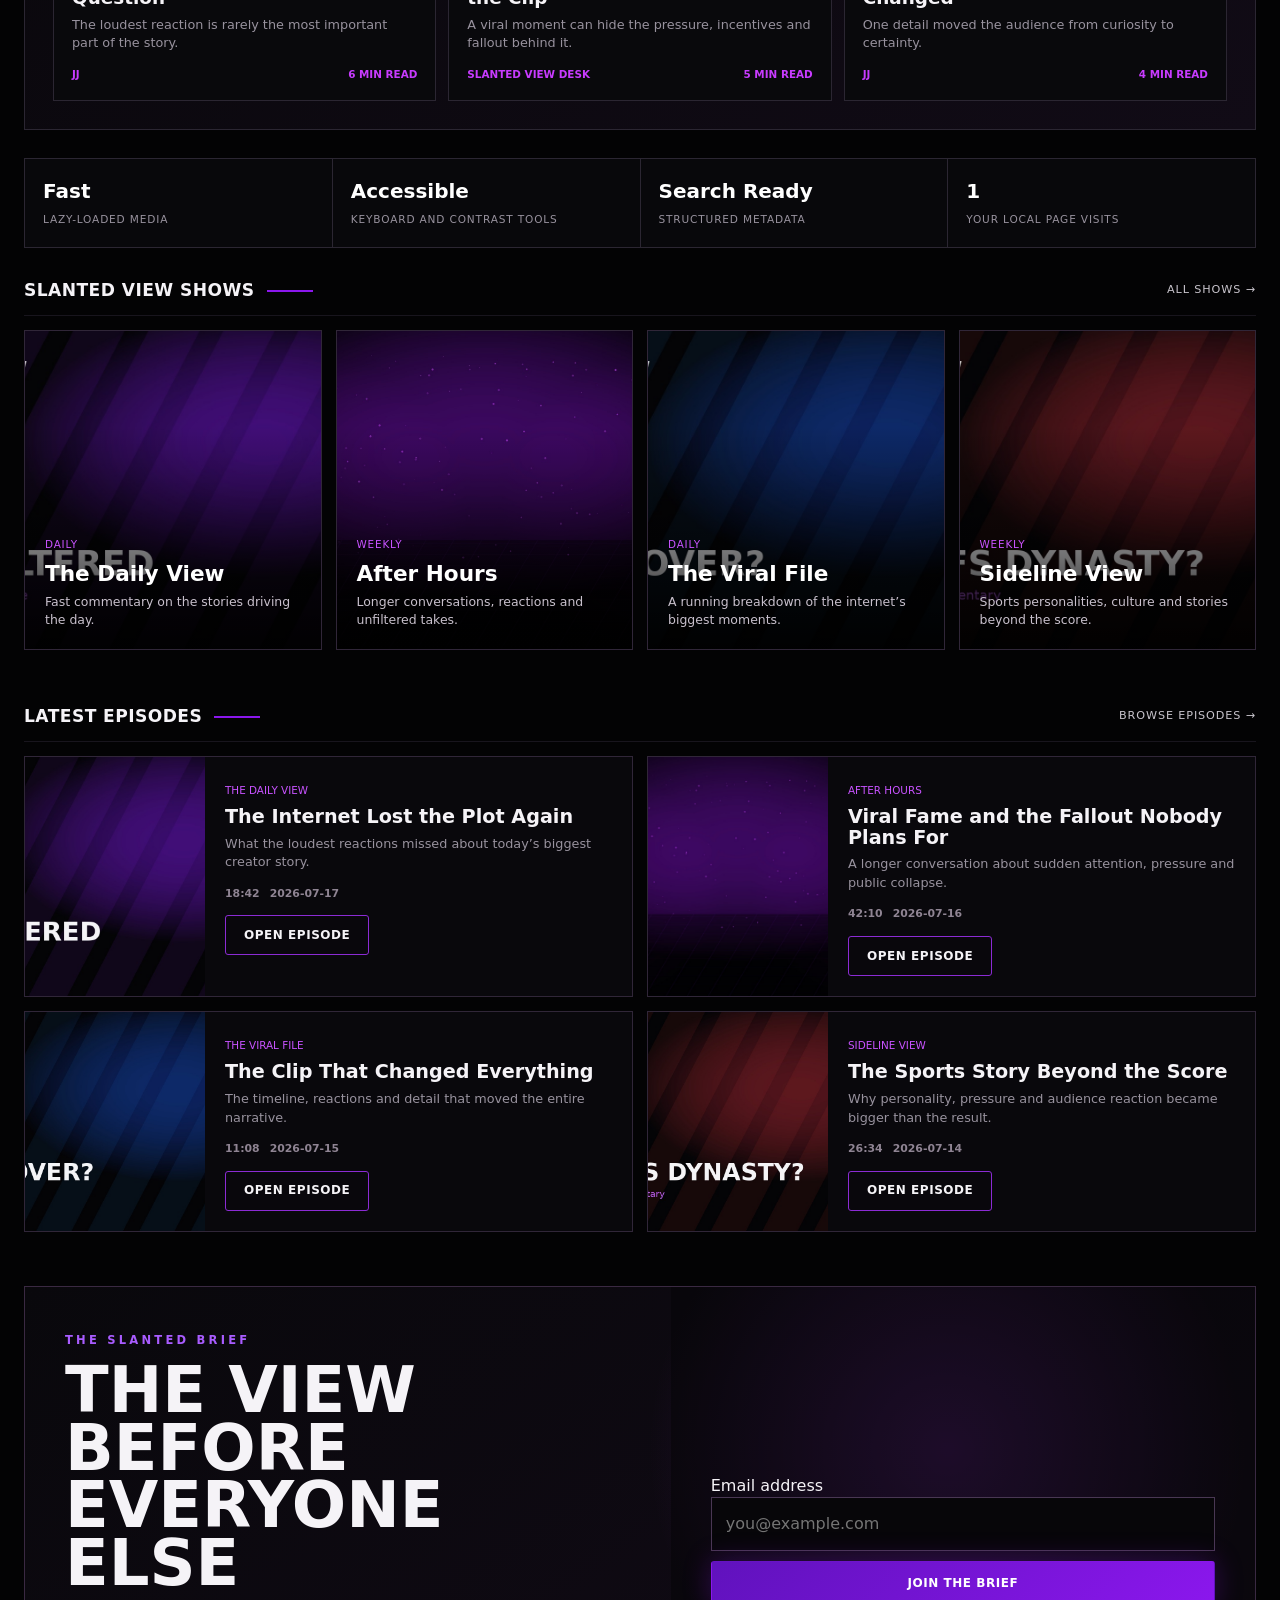
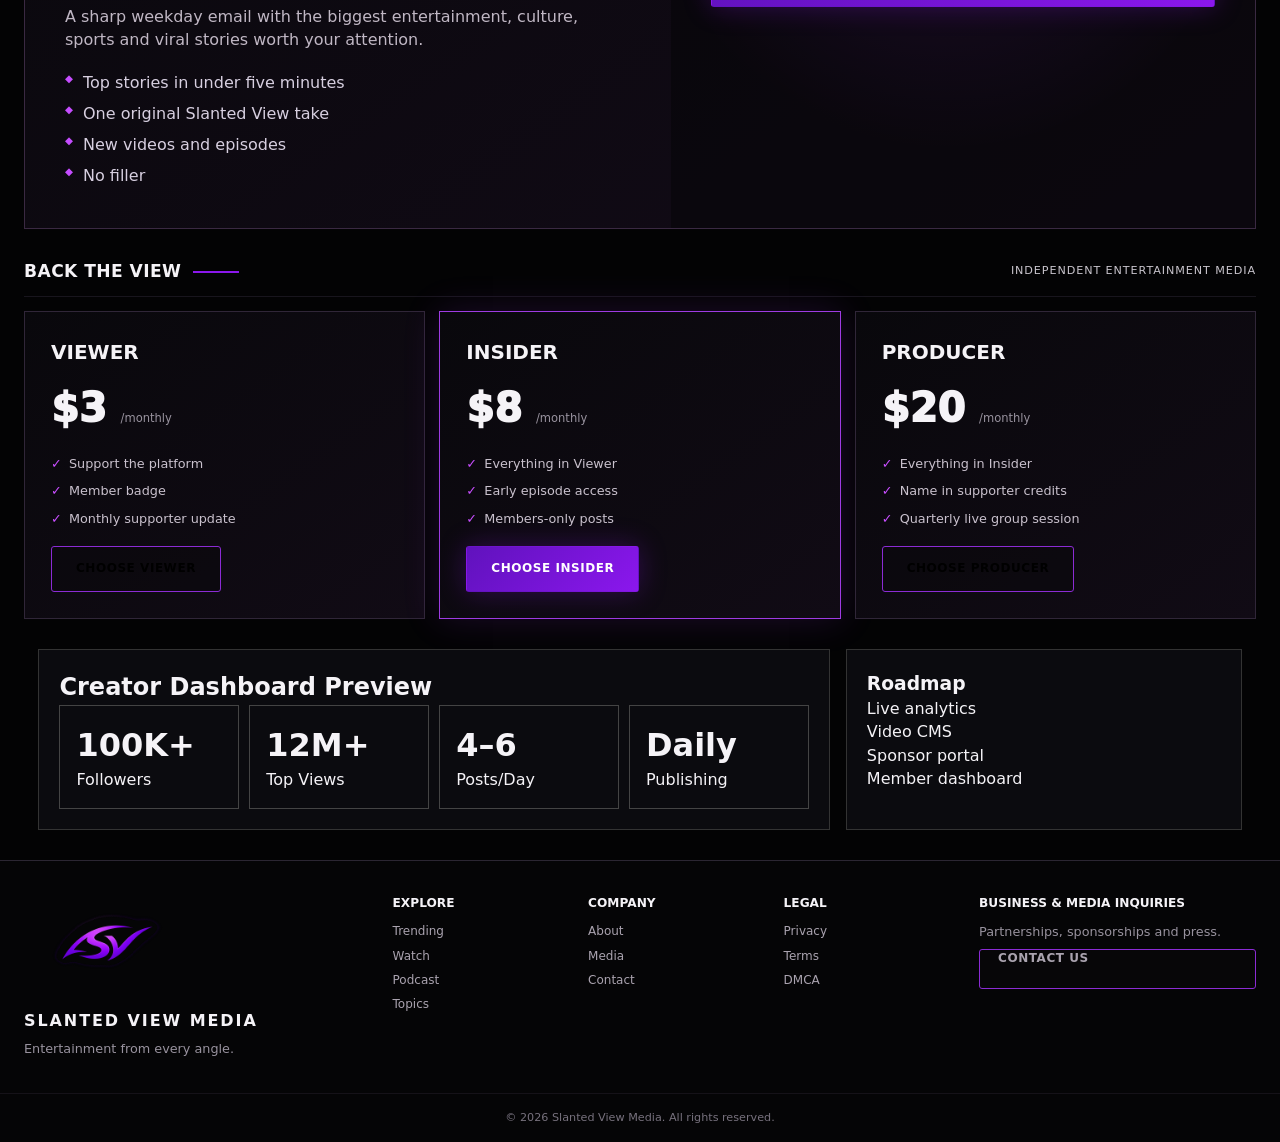
==== commit 49f22f43: "Add files via upload" ====
--- a/index.html
+++ b/index.html
@@ -24,7 +24,7 @@
   <link rel="stylesheet" href="packet6.css">
   <link rel="stylesheet" href="packet7.css">
   <link rel="stylesheet" href="packet8.css">
-</head>
+<link rel="stylesheet" href="packet9.css"></head>
 <body>
   <div class="site-loader" data-loader aria-hidden="true">
     <img src="sv-eye.png" alt="">
@@ -311,5 +311,5 @@
 <script src="packet6.js" defer></script>
   <script src="packet7.js" defer></script>
   <script src="packet8.js" defer></script>
-</body>
+<a href="workspace.html" style="position:fixed;left:14px;bottom:14px;z-index:120">Workspace</a></body>
 </html>
--- a/packet9.css
+++ b/packet9.css
@@ -0,0 +1,2 @@
+
+.workspace{width:min(1500px,95vw);margin:24px auto 80px}.workspace-header{padding:24px;border:1px solid #302638;background:#09080c}.workspace-header h1{font-size:clamp(2.5rem,6vw,6rem);text-transform:uppercase}.workspace-tabs{display:flex;gap:8px;flex-wrap:wrap;margin:16px 0}.workspace-tabs button{padding:10px 12px;border:1px solid #4d3856;background:#0c0a0f;color:#fff}.workspace-panel{display:none}.workspace-panel.active{display:block}.board{display:grid;grid-template-columns:repeat(5,minmax(210px,1fr));gap:10px;overflow:auto}.column{border:1px solid #302638;background:#08070a;min-height:350px}.column h3{padding:12px;border-bottom:1px solid #302638}.card{margin:10px;padding:12px;border:1px solid #3b3041;background:#0e0b11}.card small{color:#c34cff}.cms{display:grid;grid-template-columns:1fr 1fr;gap:14px}.cms form,.preview,.sponsor{padding:20px;border:1px solid #302638;background:#09080c}.cms input,.cms textarea,.cms select{width:100%;margin:7px 0 12px;padding:10px;background:#070609;border:1px solid #44364b;color:#fff}.cms textarea{min-height:140px}.preview img{width:100%;aspect-ratio:16/9;object-fit:cover}.sponsor table{width:100%;border-collapse:collapse}.sponsor th,.sponsor td{padding:10px;border-bottom:1px solid #2f2733;text-align:left}.actions{display:flex;gap:8px;margin-top:14px}.actions button,.actions label{padding:10px 12px;border:1px solid #5a3d66;background:#130d17;color:#fff}.actions input{display:none}@media(max-width:800px){.cms{grid-template-columns:1fr}.board{grid-template-columns:1fr}.sponsor{overflow:auto}}
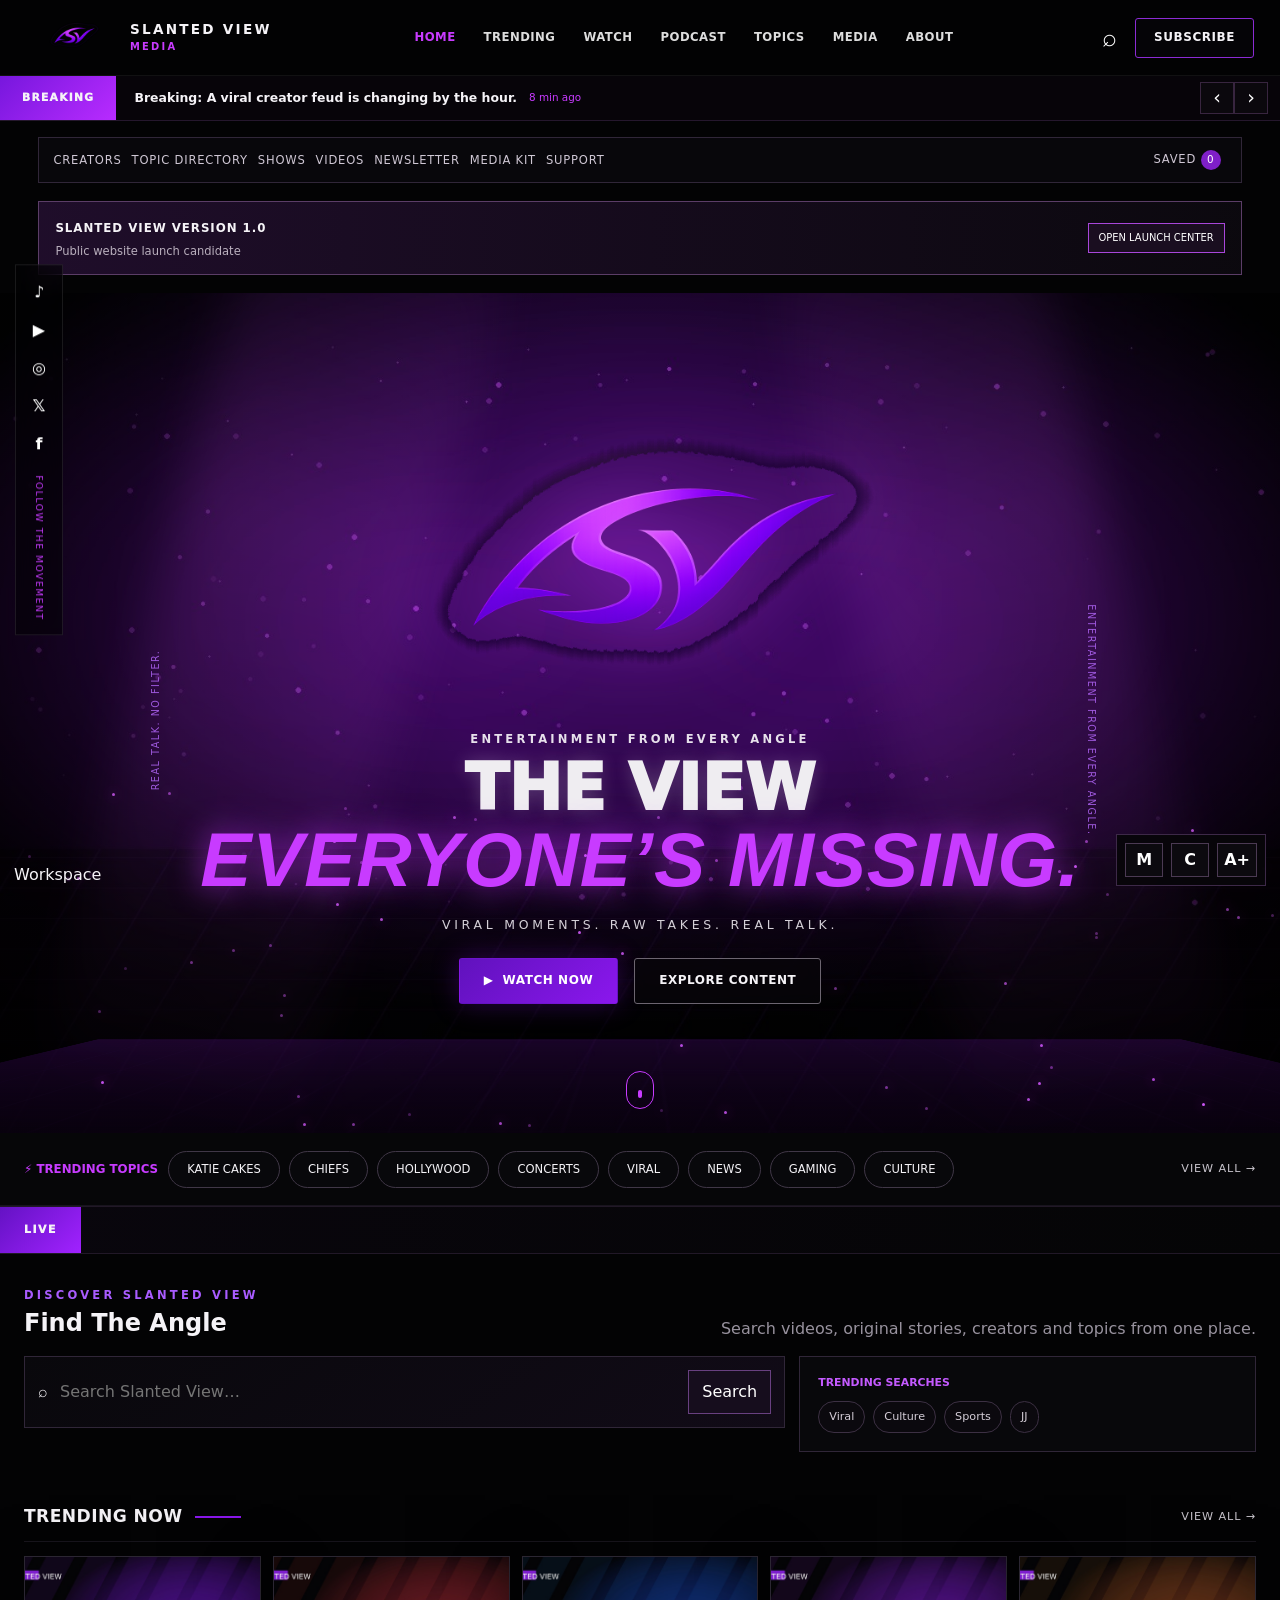
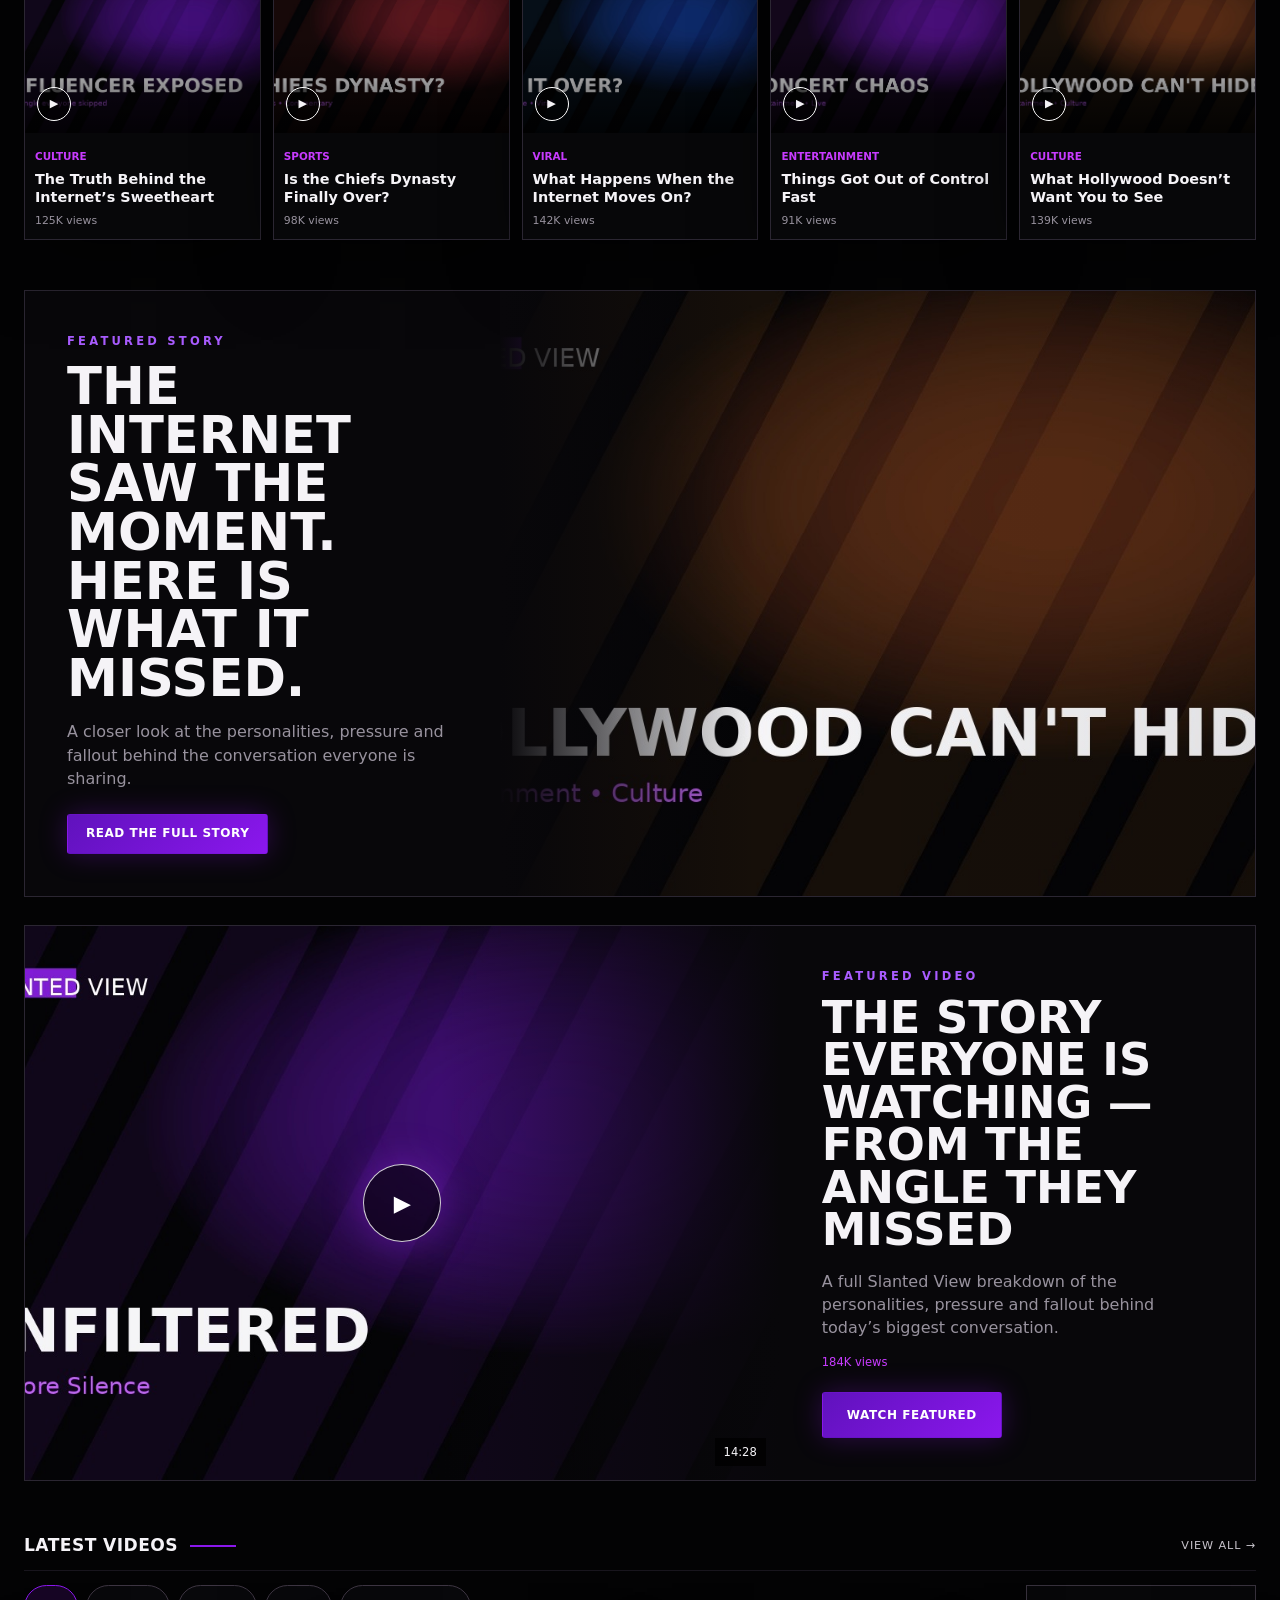
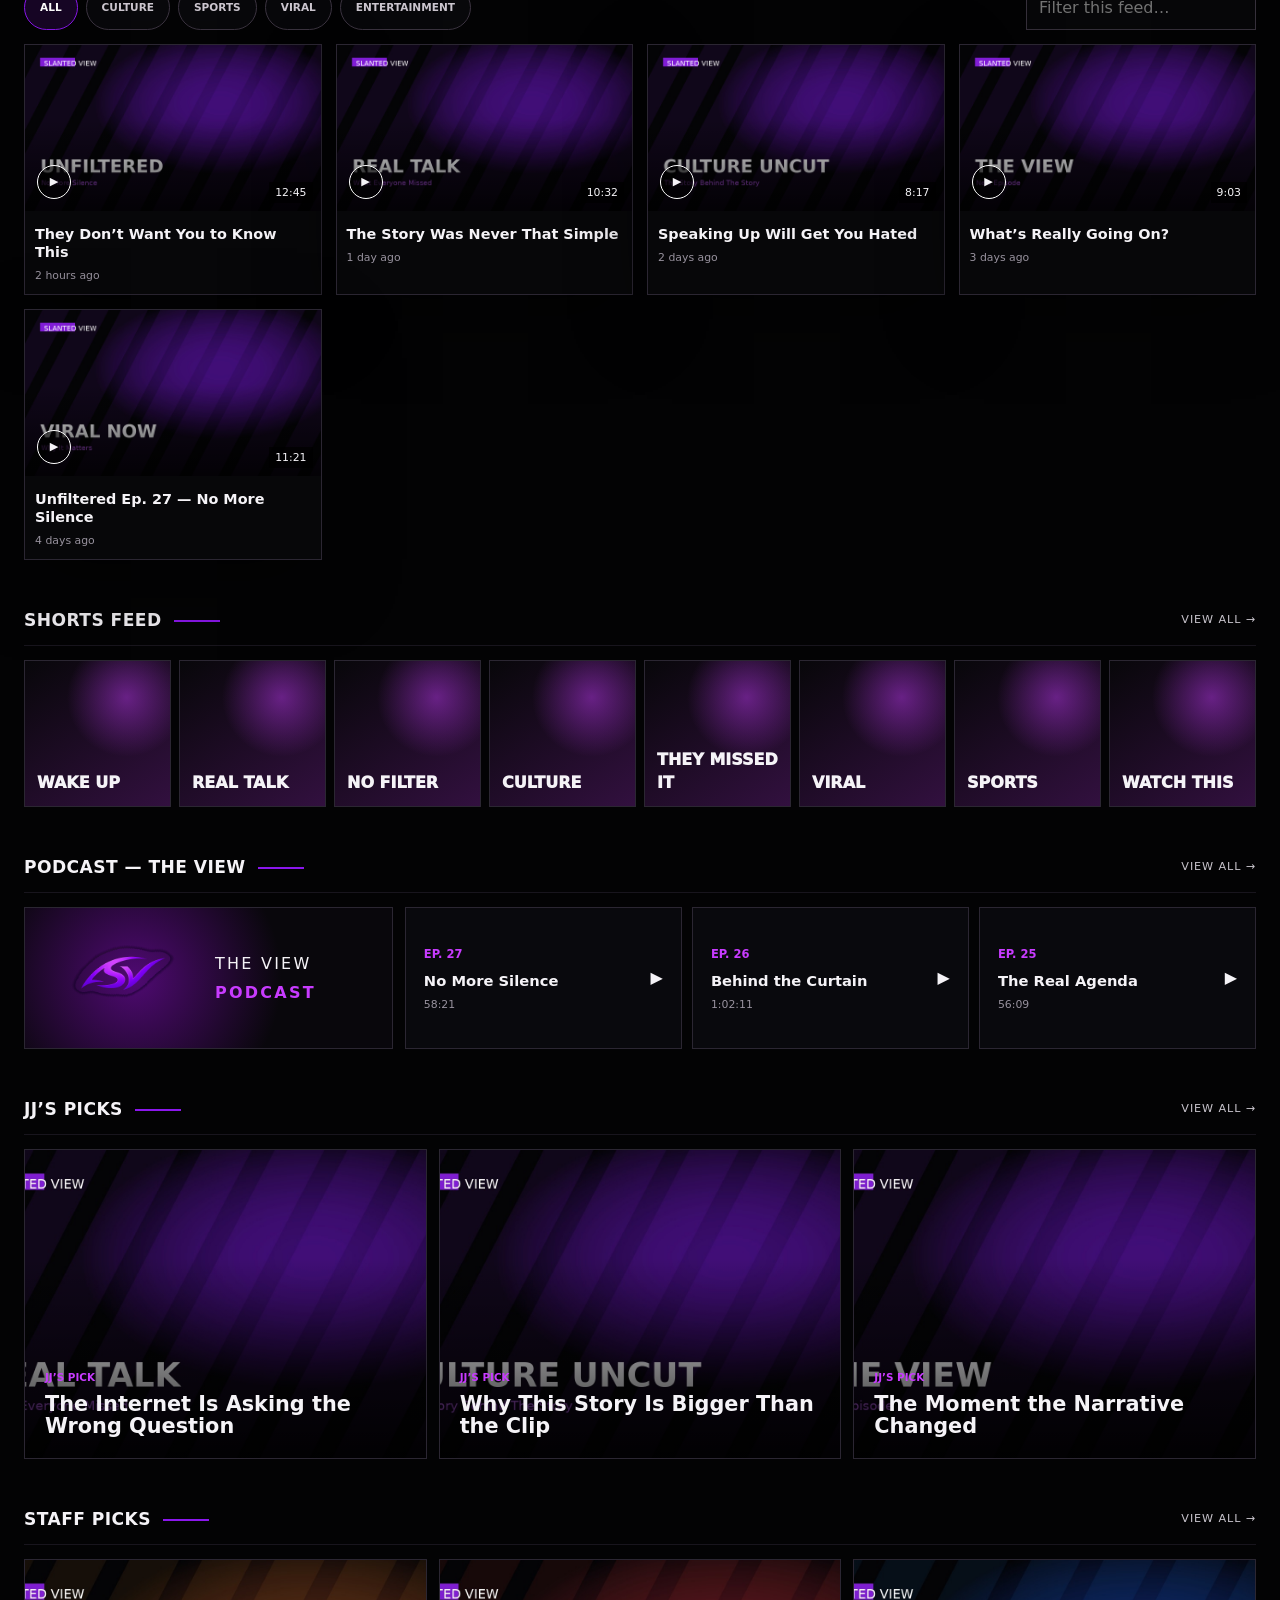
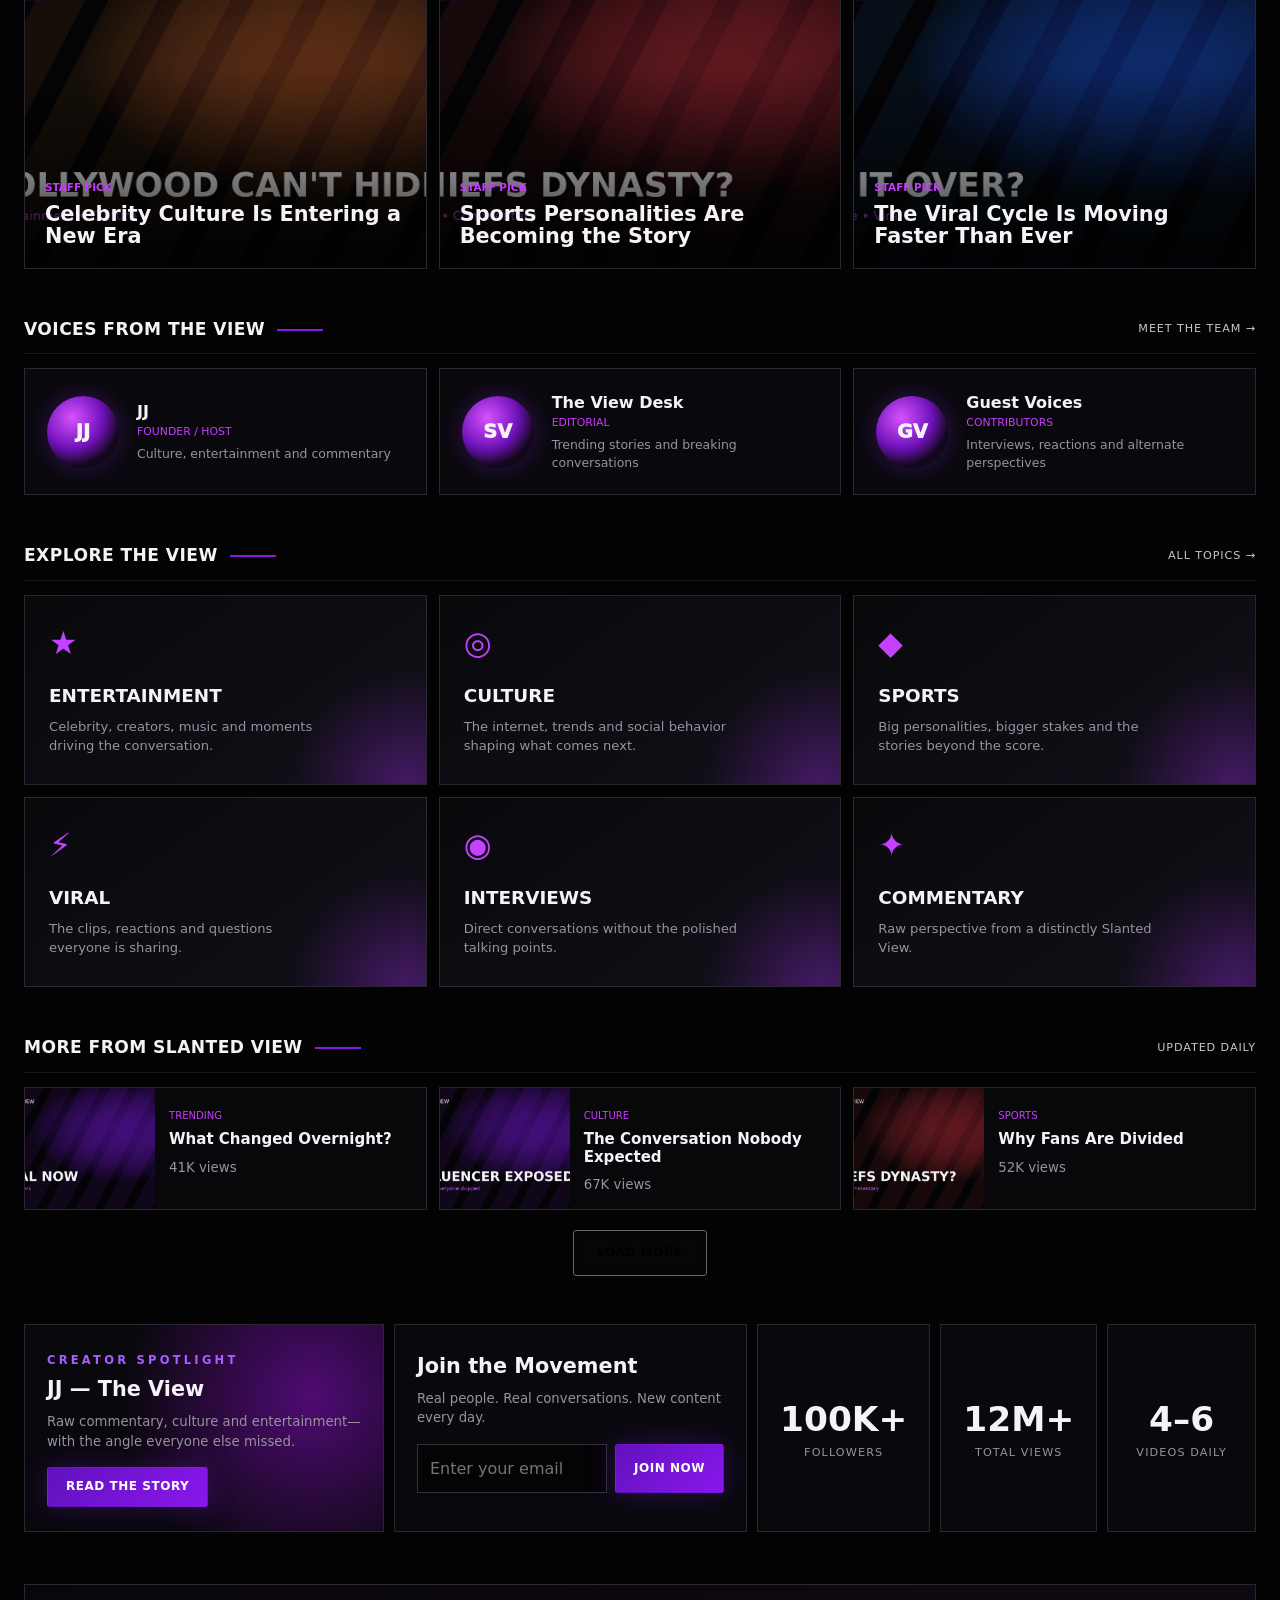
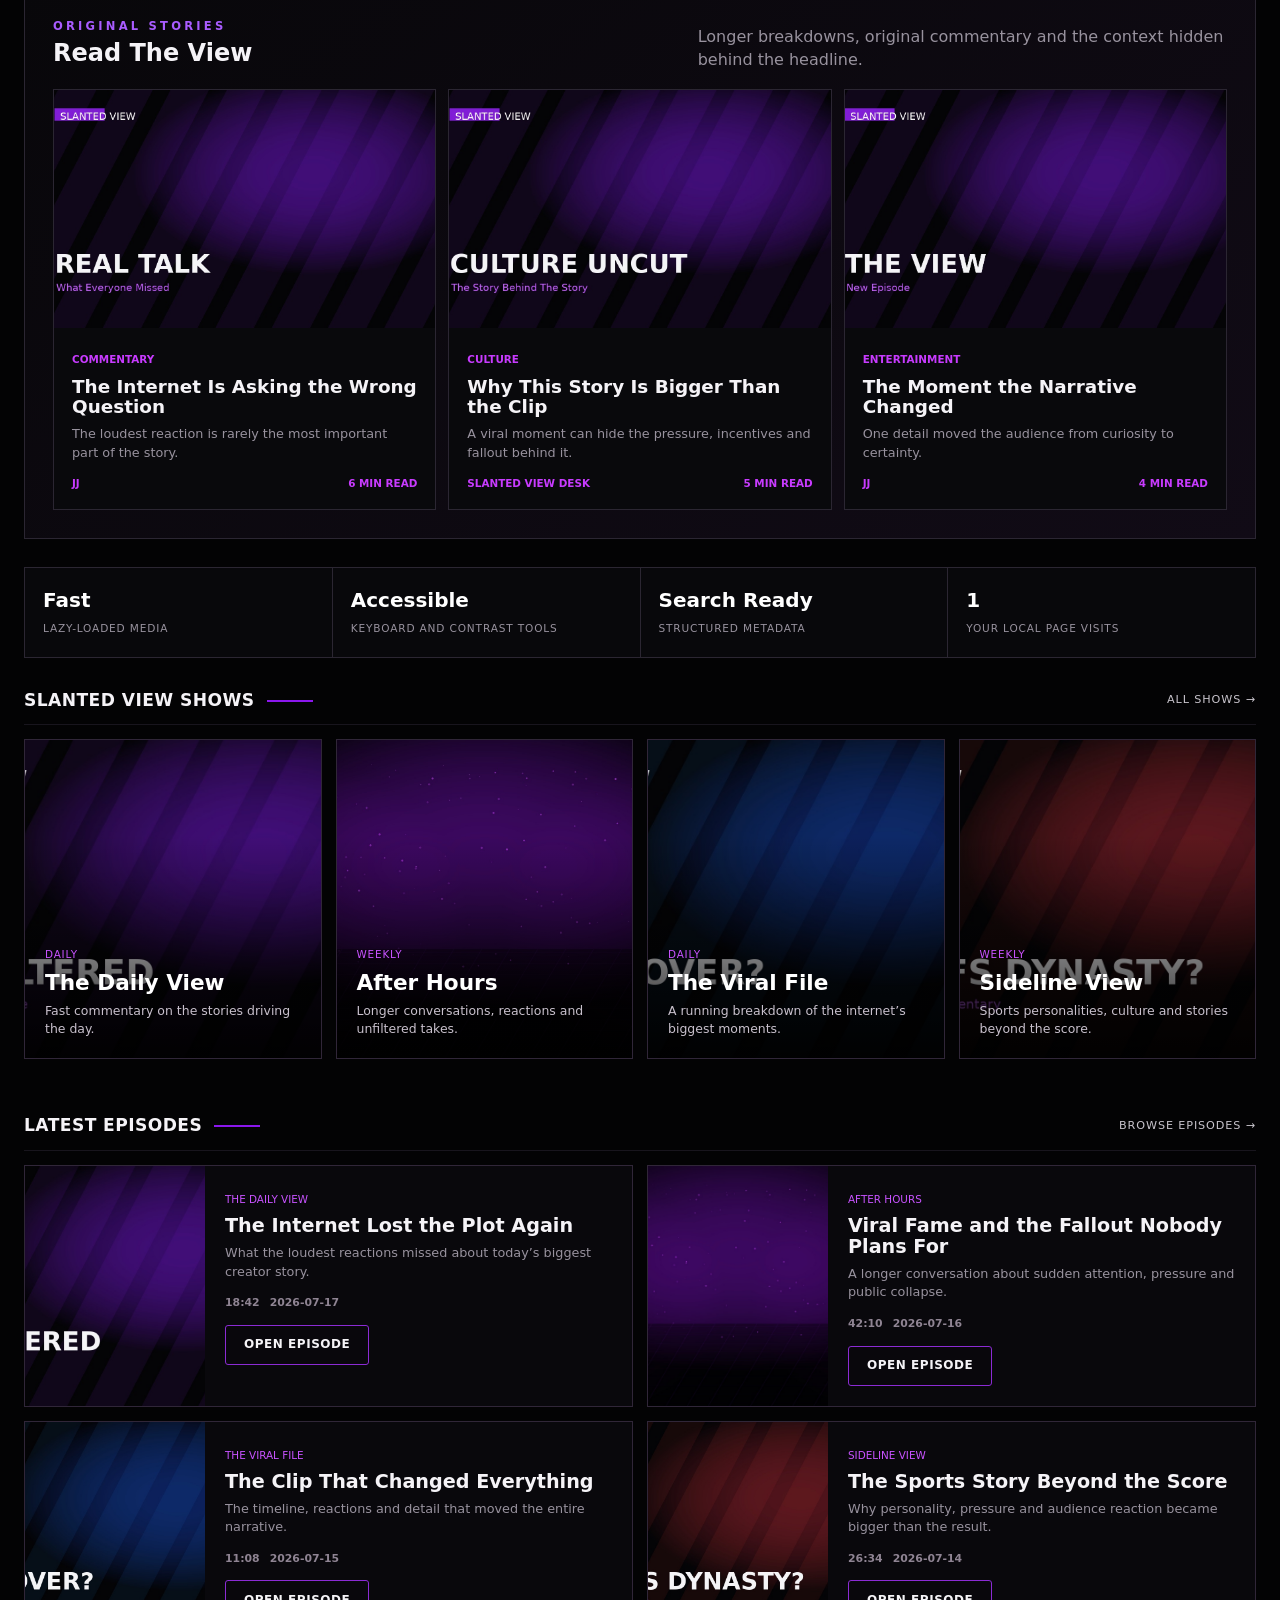
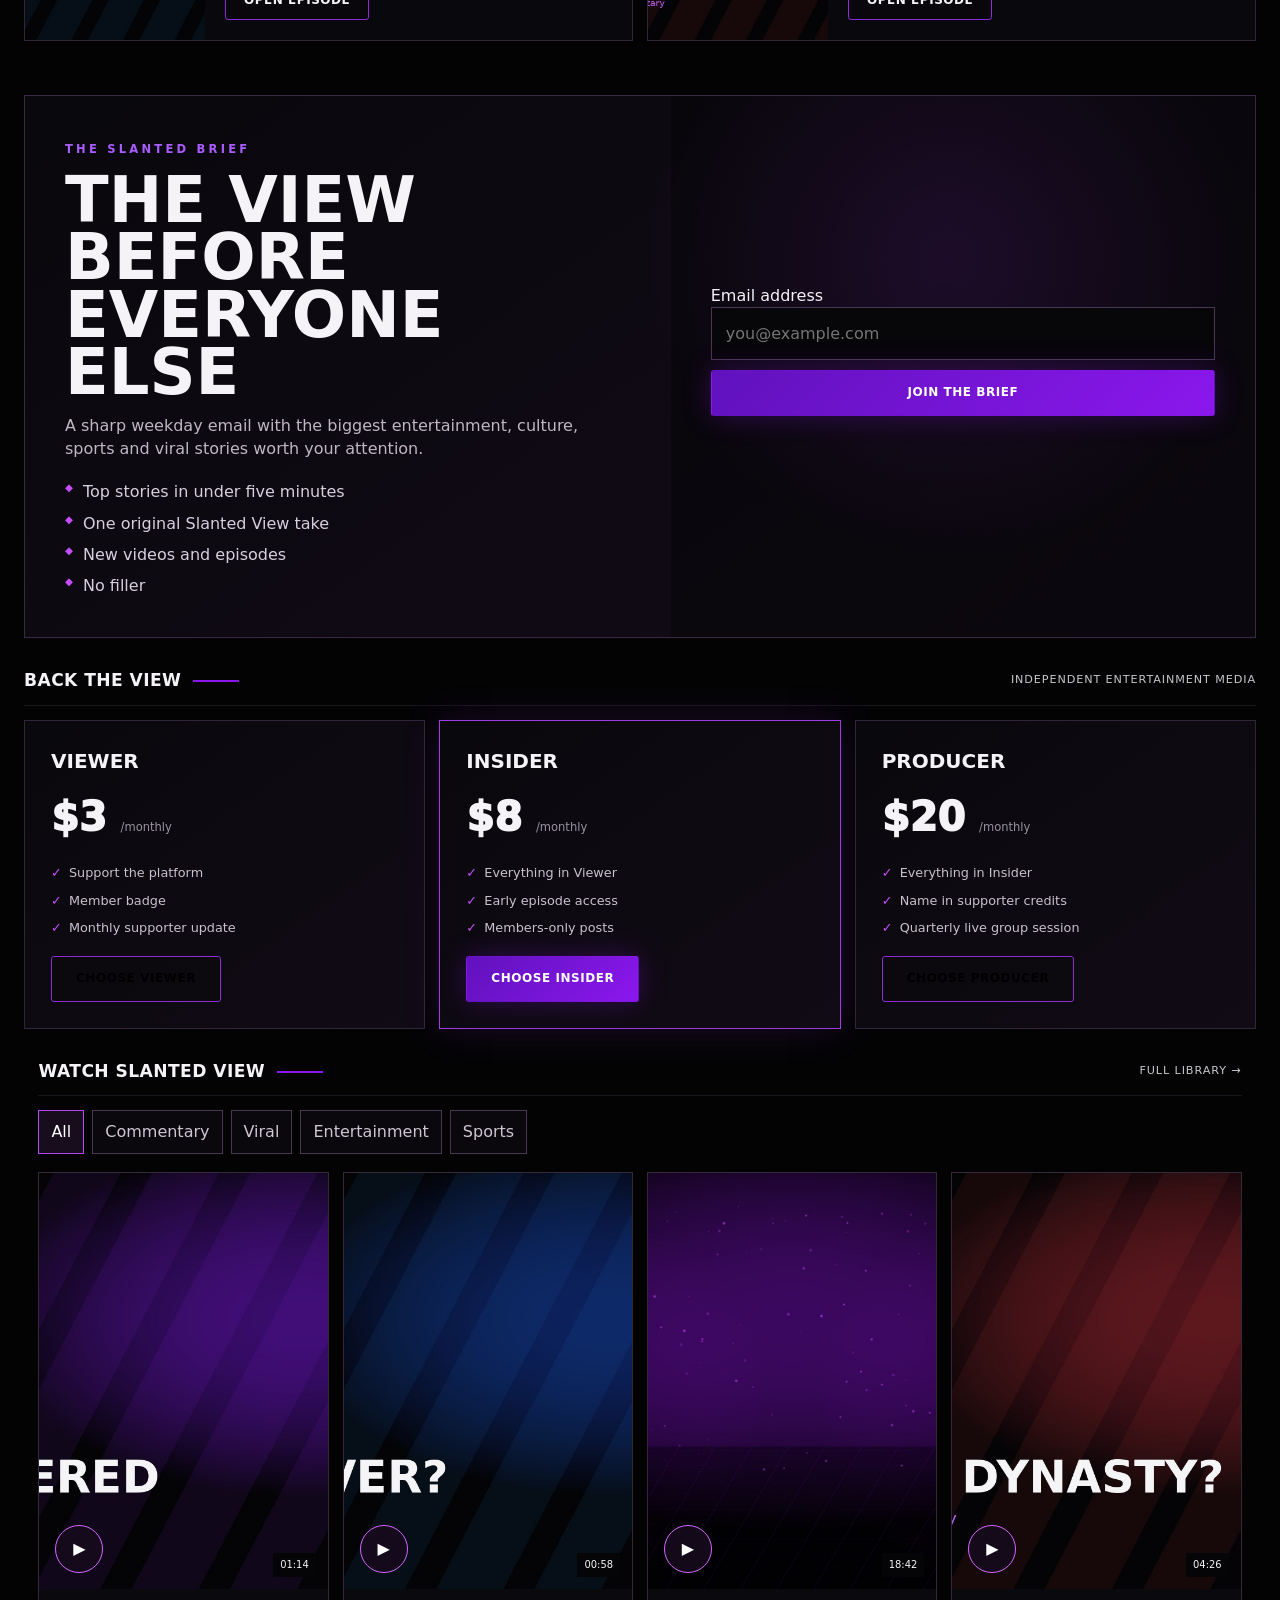
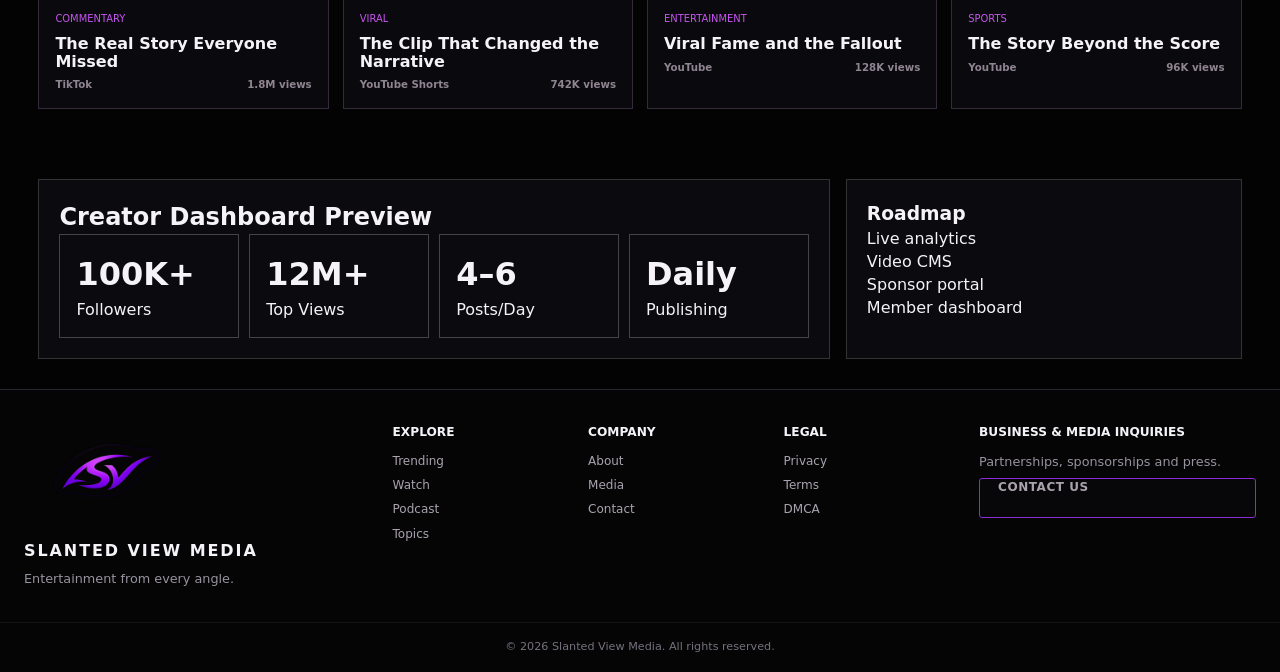
==== commit e7ee4938: "Add files via upload" ====
--- a/index.html
+++ b/index.html
@@ -24,7 +24,8 @@
   <link rel="stylesheet" href="packet6.css">
   <link rel="stylesheet" href="packet7.css">
   <link rel="stylesheet" href="packet8.css">
-<link rel="stylesheet" href="packet9.css"></head>
+<link rel="stylesheet" href="packet9.css">  <link rel="stylesheet" href="packet10.css">
+</head>
 <body>
   <div class="site-loader" data-loader aria-hidden="true">
     <img src="sv-eye.png" alt="">
@@ -66,7 +67,8 @@
 
   <aside class="social-rail" aria-label="Social platforms"><a href="#" aria-label="TikTok">♪</a><a href="#" aria-label="YouTube">▶</a><a href="#" aria-label="Instagram">◎</a><a href="#" aria-label="X">𝕏</a><a href="#" aria-label="Facebook">f</a><span>Follow the movement</span></aside>
 
-  <div class="utility-bar"><div class="utility-links"><a href="creators.html">Creators</a><a href="topics.html">Topic Directory</a><a href="shows.html">Shows</a><a href="newsletter.html">Newsletter</a><a href="media-kit.html">Media Kit</a><a href="support.html">Support</a></div><div class="utility-actions"><button type="button" data-open-saved>Saved <span class="saved-count" data-saved-count>0</span></button></div></div>
+  <div class="utility-bar"><div class="utility-links"><a href="creators.html">Creators</a><a href="topics.html">Topic Directory</a><a href="shows.html">Shows</a><a href="videos.html">Videos</a><a href="newsletter.html">Newsletter</a><a href="media-kit.html">Media Kit</a><a href="support.html">Support</a></div><div class="utility-actions"><button type="button" data-open-saved>Saved <span class="saved-count" data-saved-count>0</span></button></div></div>
+<div class="launch-banner"><div><strong>Slanted View Version 1.0</strong><br><span>Public website launch candidate</span></div><a class="launch-badge" href="launch-center.html">Open Launch Center</a></div>
 <main id="main">
     <section class="hero" aria-labelledby="hero-title">
       <div class="hero-cinematic-bg" aria-hidden="true"></div>
@@ -255,7 +257,7 @@
       <div class="support-grid" data-support-grid></div>
     </section>
 
-  </main>
+  <section class="video-library reveal"><div class="section-title-row"><h2>Watch Slanted View</h2><a class="view-all" href="videos.html">Full library →</a></div><div class="video-filter" data-video-filters></div><div class="video-grid" data-video-library></div></section></main>
 
   <footer id="media" class="site-footer">
     <div class="section-shell footer-grid">
@@ -311,5 +313,6 @@
 <script src="packet6.js" defer></script>
   <script src="packet7.js" defer></script>
   <script src="packet8.js" defer></script>
-<a href="workspace.html" style="position:fixed;left:14px;bottom:14px;z-index:120">Workspace</a></body>
+<a href="workspace.html" style="position:fixed;left:14px;bottom:14px;z-index:120">Workspace</a>  <script src="packet10.js" defer></script>
+<nav class="mobile-bottom-nav"><a href="index.html">Home</a><a href="videos.html">Videos</a><a href="shows.html">Shows</a><a href="workspace.html">Workspace</a></nav></body>
 </html>
--- a/packet10.css
+++ b/packet10.css
@@ -0,0 +1,2 @@
+
+.launch-banner{width:min(1500px,94vw);margin:18px auto;padding:13px 16px;border:1px solid #5b3d67;background:linear-gradient(90deg,rgba(177,67,241,.16),rgba(12,9,15,.94));display:flex;justify-content:space-between;gap:16px;align-items:center}.launch-banner strong{text-transform:uppercase;letter-spacing:.08em;font-size:.74rem}.launch-banner span{color:#b9afbd;font-size:.72rem}.launch-badge{padding:7px 10px;border:1px solid #a846da;color:white;background:#1a0e20;font-size:.62rem;text-transform:uppercase}.video-library{width:min(1500px,94vw);margin:28px auto 70px}.video-filter{display:flex;gap:8px;flex-wrap:wrap;margin:14px 0 18px}.video-filter button{border:1px solid #493750;background:#0a080d;color:#cfc5d3;padding:9px 12px;cursor:pointer}.video-filter button.active,.video-filter button:hover{border-color:#b546f3;color:white;background:#170d1d}.video-grid{display:grid;grid-template-columns:repeat(4,1fr);gap:14px}.video-card{border:1px solid #342a39;background:#0a090d;overflow:hidden}.video-thumb{position:relative;aspect-ratio:9/13;background:#100d13}.video-thumb img{width:100%;height:100%;object-fit:cover}.video-play{position:absolute;left:16px;bottom:16px;width:48px;height:48px;border-radius:50%;border:1px solid #d466ff;background:rgba(22,10,28,.9);color:white}.video-duration{position:absolute;right:12px;bottom:12px;background:#050406;padding:5px 7px;font-size:.62rem}.video-copy{padding:16px}.video-copy span{font-size:.62rem;color:#c555ef;text-transform:uppercase}.video-copy h3{font-size:1rem;line-height:1.08;margin:7px 0}.video-meta{display:flex;justify-content:space-between;color:#8f8592;font-size:.64rem}.launch-center{width:min(1300px,94vw);margin:24px auto 80px}.launch-hero{padding:28px;border:1px solid #342a39;background:radial-gradient(circle at 80% 20%,rgba(185,60,245,.23),transparent 28%),#09080c}.launch-hero h1{font-size:clamp(2.8rem,7vw,7rem);line-height:.86;text-transform:uppercase;margin:12px 0}.health-grid{display:grid;grid-template-columns:repeat(4,1fr);gap:12px;margin:16px 0}.health-card,.checklist-card,.integration-card{border:1px solid #342a39;background:#09080c;padding:18px}.health-card strong{display:block;font-size:2rem}.health-card span{color:#a99eac;font-size:.68rem;text-transform:uppercase}.health-bar{height:5px;background:#2b2430;margin-top:12px}.health-bar i{display:block;height:100%;background:#b546f3}.launch-grid{display:grid;grid-template-columns:1.2fr .8fr;gap:14px}.checklist{display:grid;gap:8px}.check-item{display:grid;grid-template-columns:24px 1fr auto;gap:10px;align-items:center;padding:11px;border:1px solid #302738;background:#0c0a0f}.check-icon{width:18px;height:18px;border-radius:50%;display:grid;place-items:center;border:1px solid #5c4664;font-size:.65rem}.check-item.complete .check-icon{background:#1c3525;border-color:#4b8f62}.check-item.pending .check-icon{background:#332818;border-color:#9a7432}.check-status{font-size:.6rem;text-transform:uppercase;color:#9f93a3}.integration-list{display:grid;gap:9px;margin-top:12px}.integration-row{display:flex;justify-content:space-between;gap:12px;padding:10px;border-bottom:1px solid #2d2631}.integration-row span{color:#b5abb9}.integration-row b{font-size:.65rem;text-transform:uppercase}.integration-row b.ready{color:#67ca8a}.integration-row b.connect{color:#e6a34e}.launch-actions{display:flex;gap:8px;flex-wrap:wrap;margin-top:18px}.launch-actions button,.launch-actions a{padding:10px 13px;border:1px solid #5d3b69;background:#140d18;color:white;text-decoration:none;cursor:pointer}.mobile-bottom-nav{display:none;position:fixed;z-index:300;left:10px;right:10px;bottom:10px;border:1px solid #49344f;background:rgba(8,7,10,.95);padding:7px;grid-template-columns:repeat(4,1fr)}.mobile-bottom-nav a{text-align:center;color:#c7becb;text-decoration:none;font-size:.62rem;padding:8px 4px}@media(max-width:1000px){.video-grid{grid-template-columns:repeat(2,1fr)}.health-grid{grid-template-columns:1fr 1fr}.launch-grid{grid-template-columns:1fr}}@media(max-width:650px){body{padding-bottom:78px}.video-grid{grid-template-columns:1fr 1fr;gap:9px}.video-copy{padding:12px}.launch-banner{align-items:flex-start;flex-direction:column}.mobile-bottom-nav{display:grid}}
